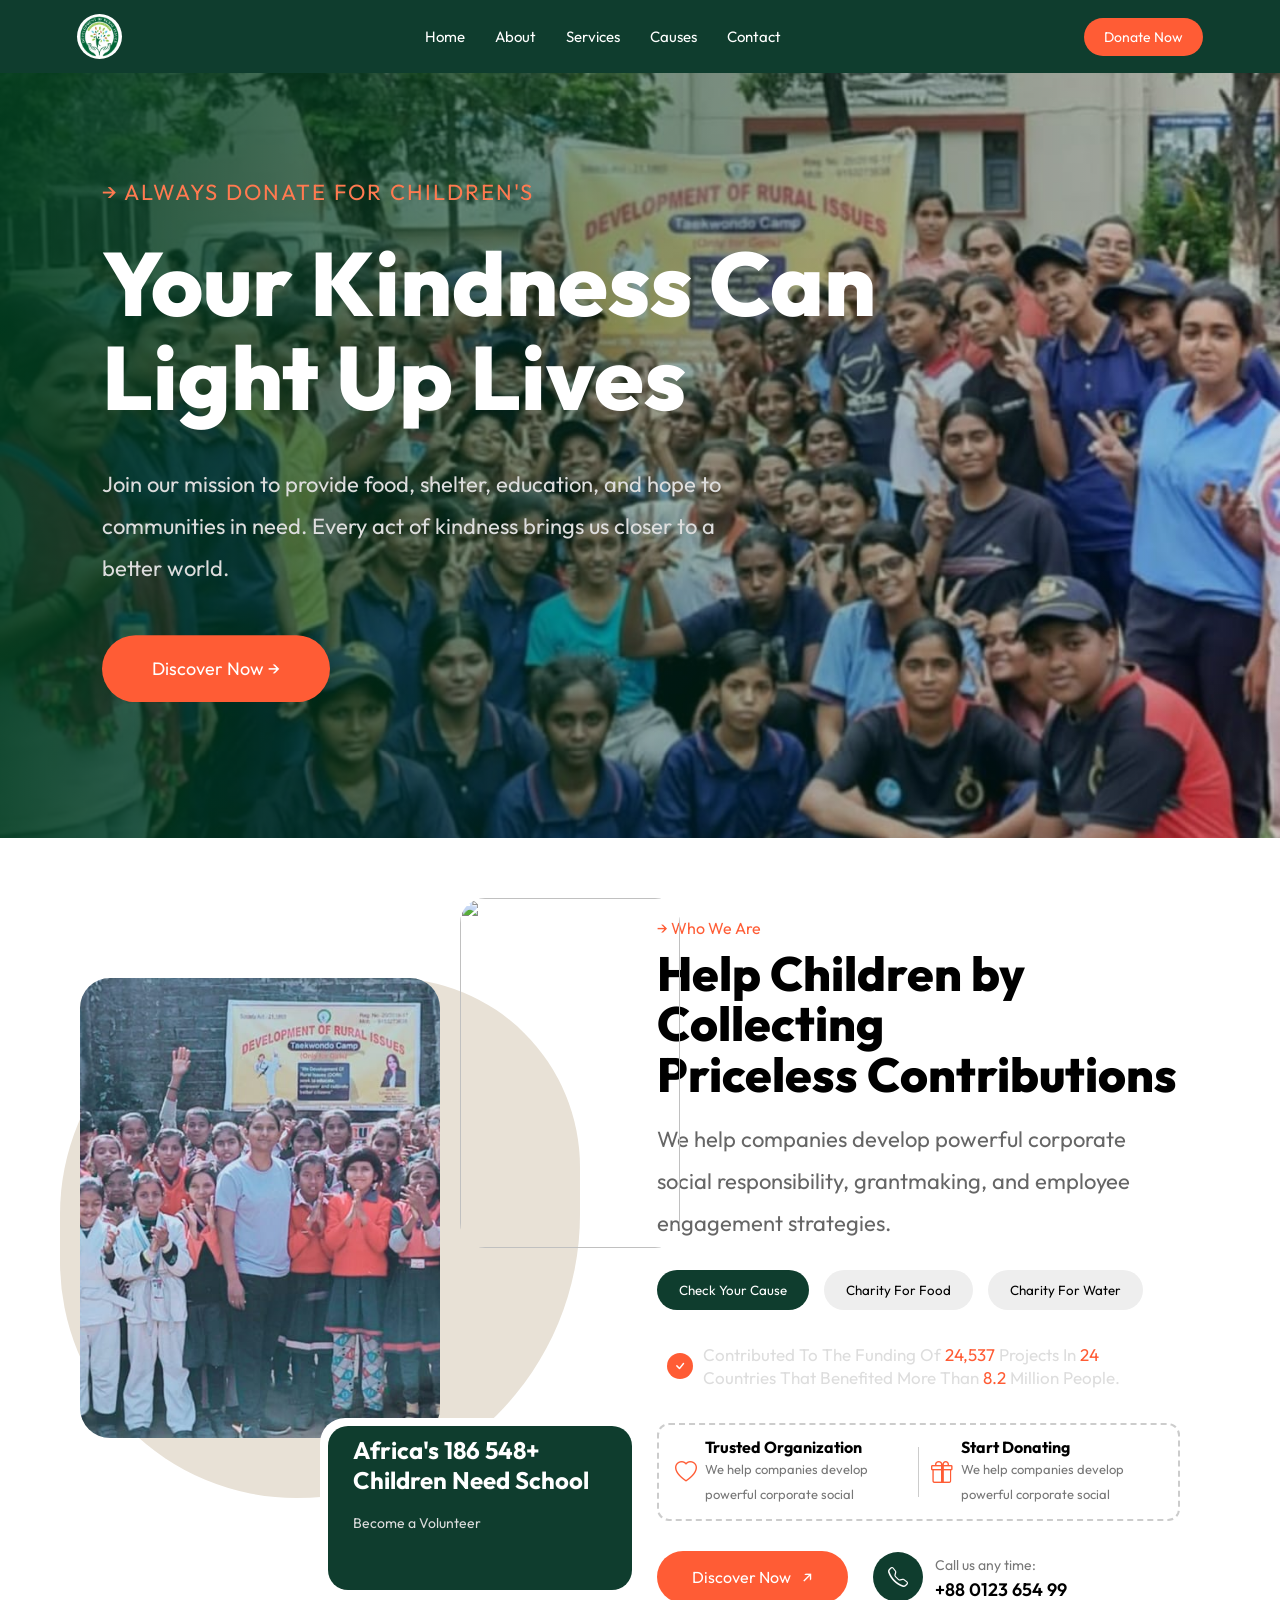
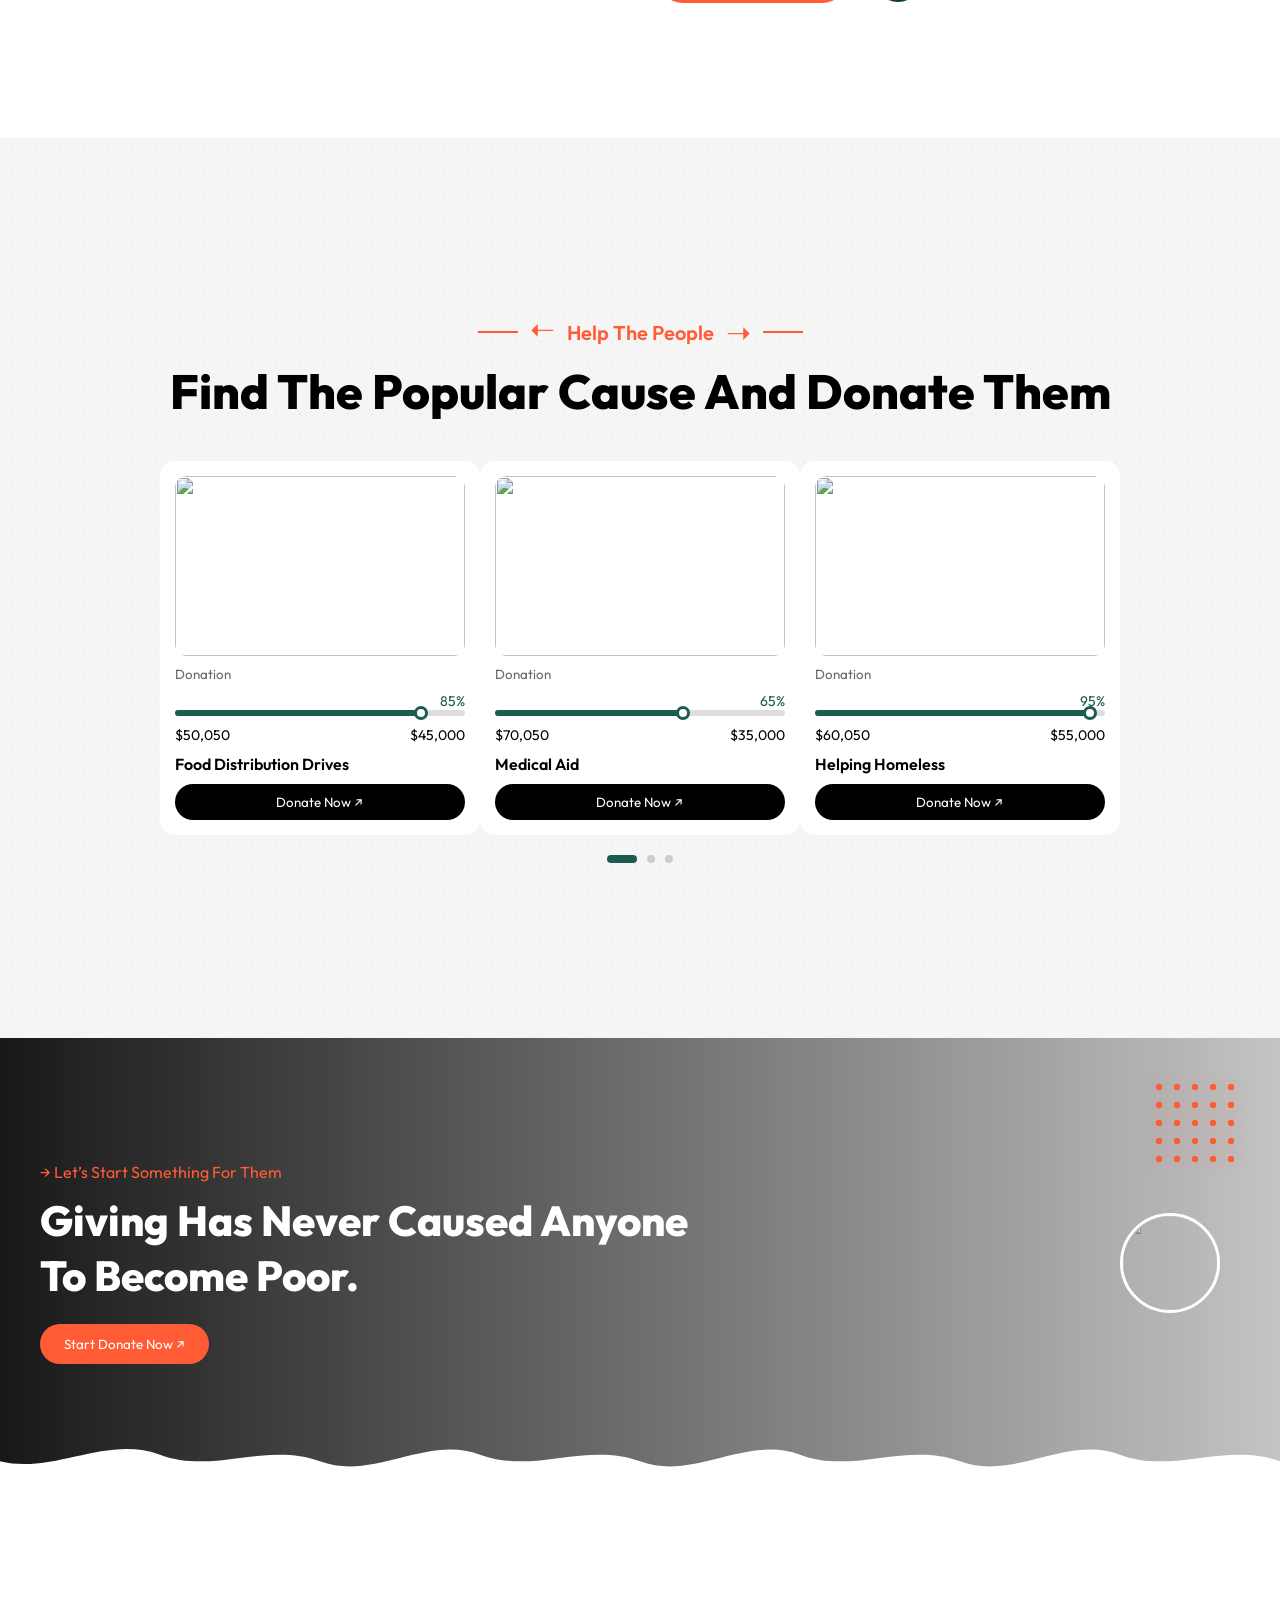
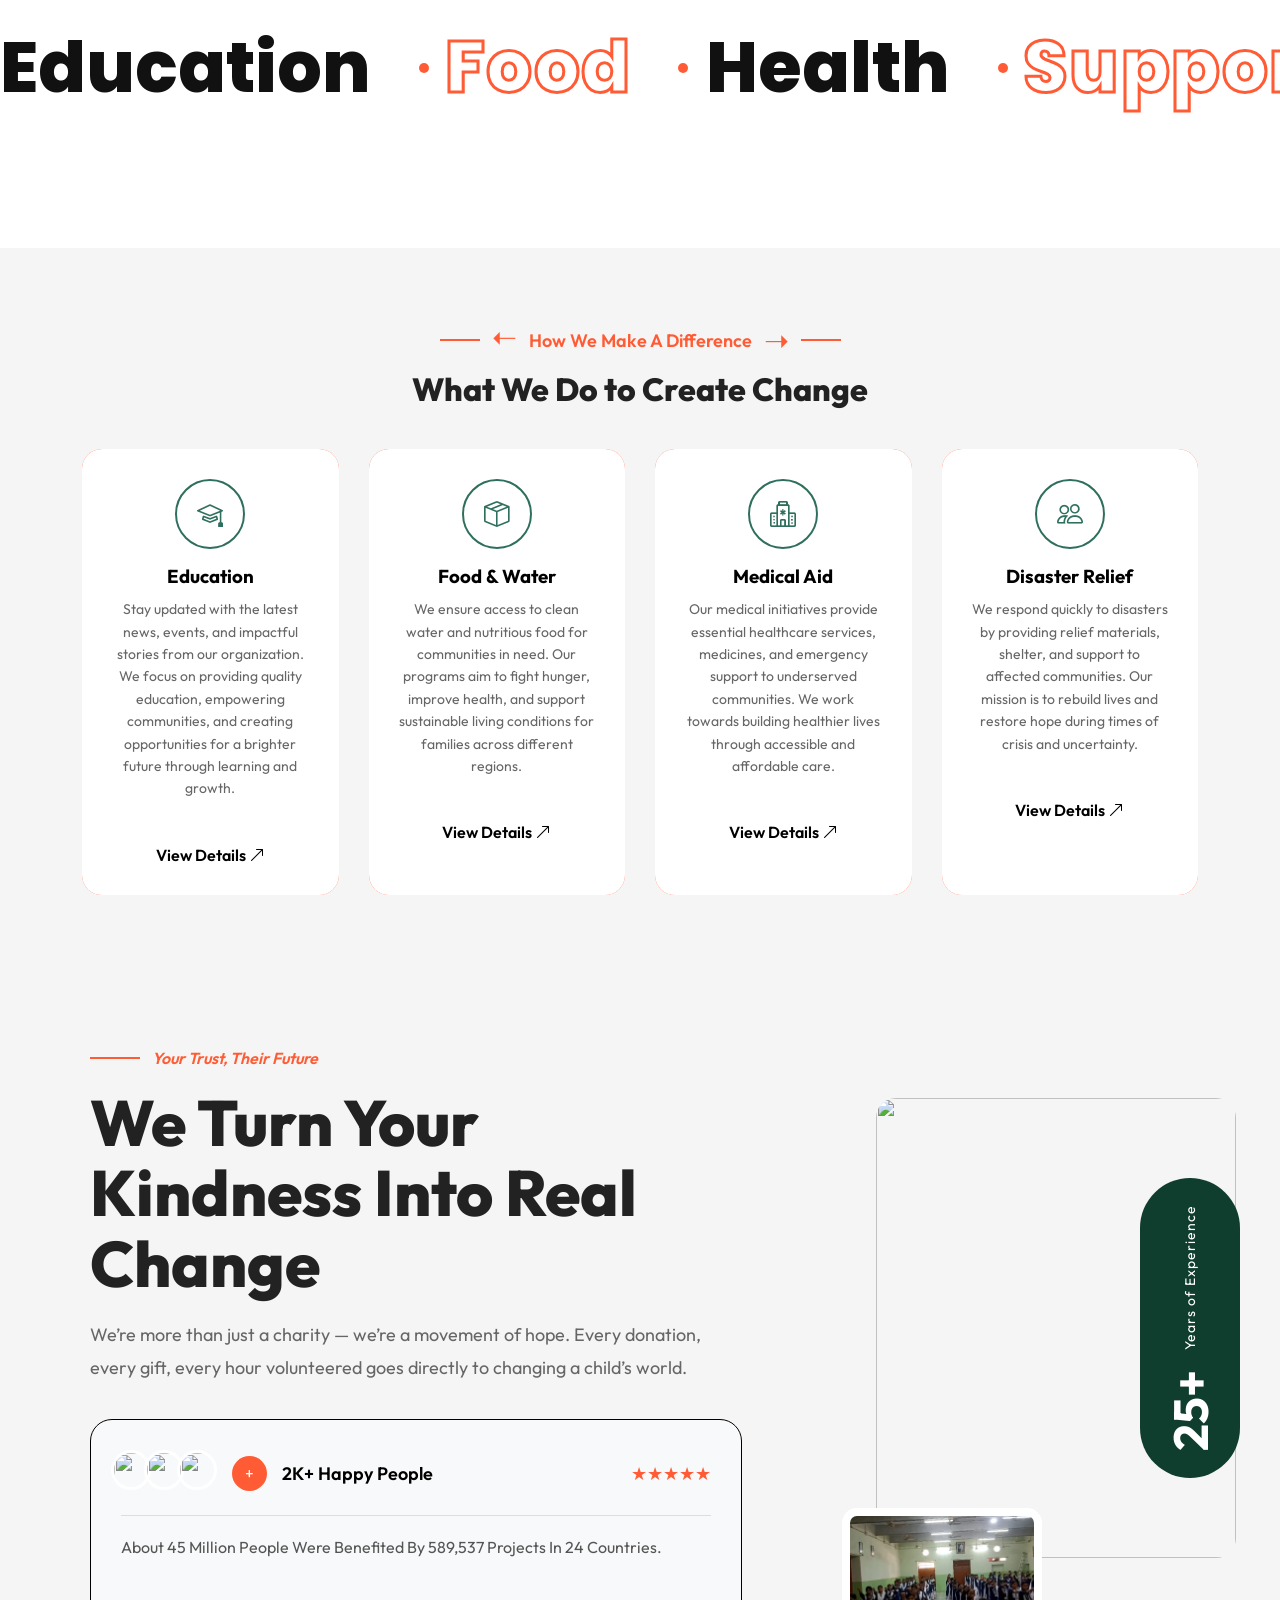
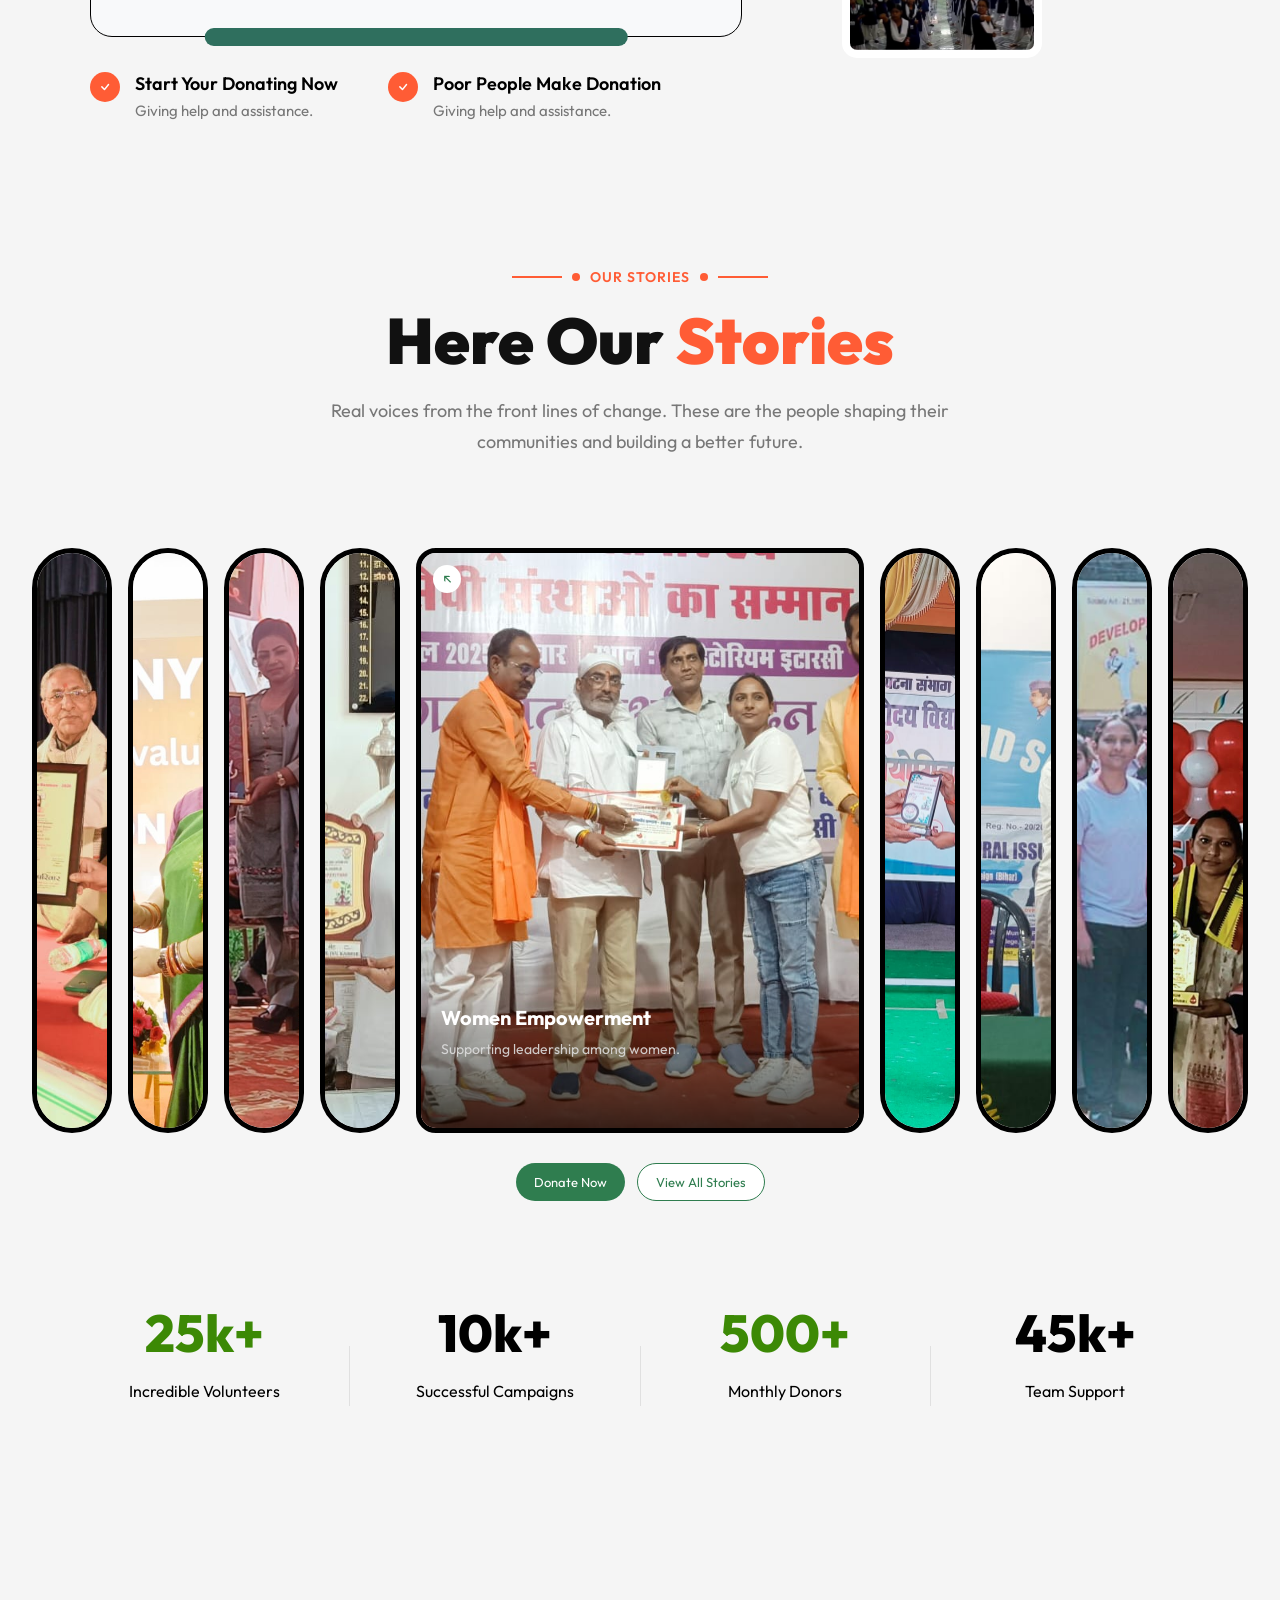
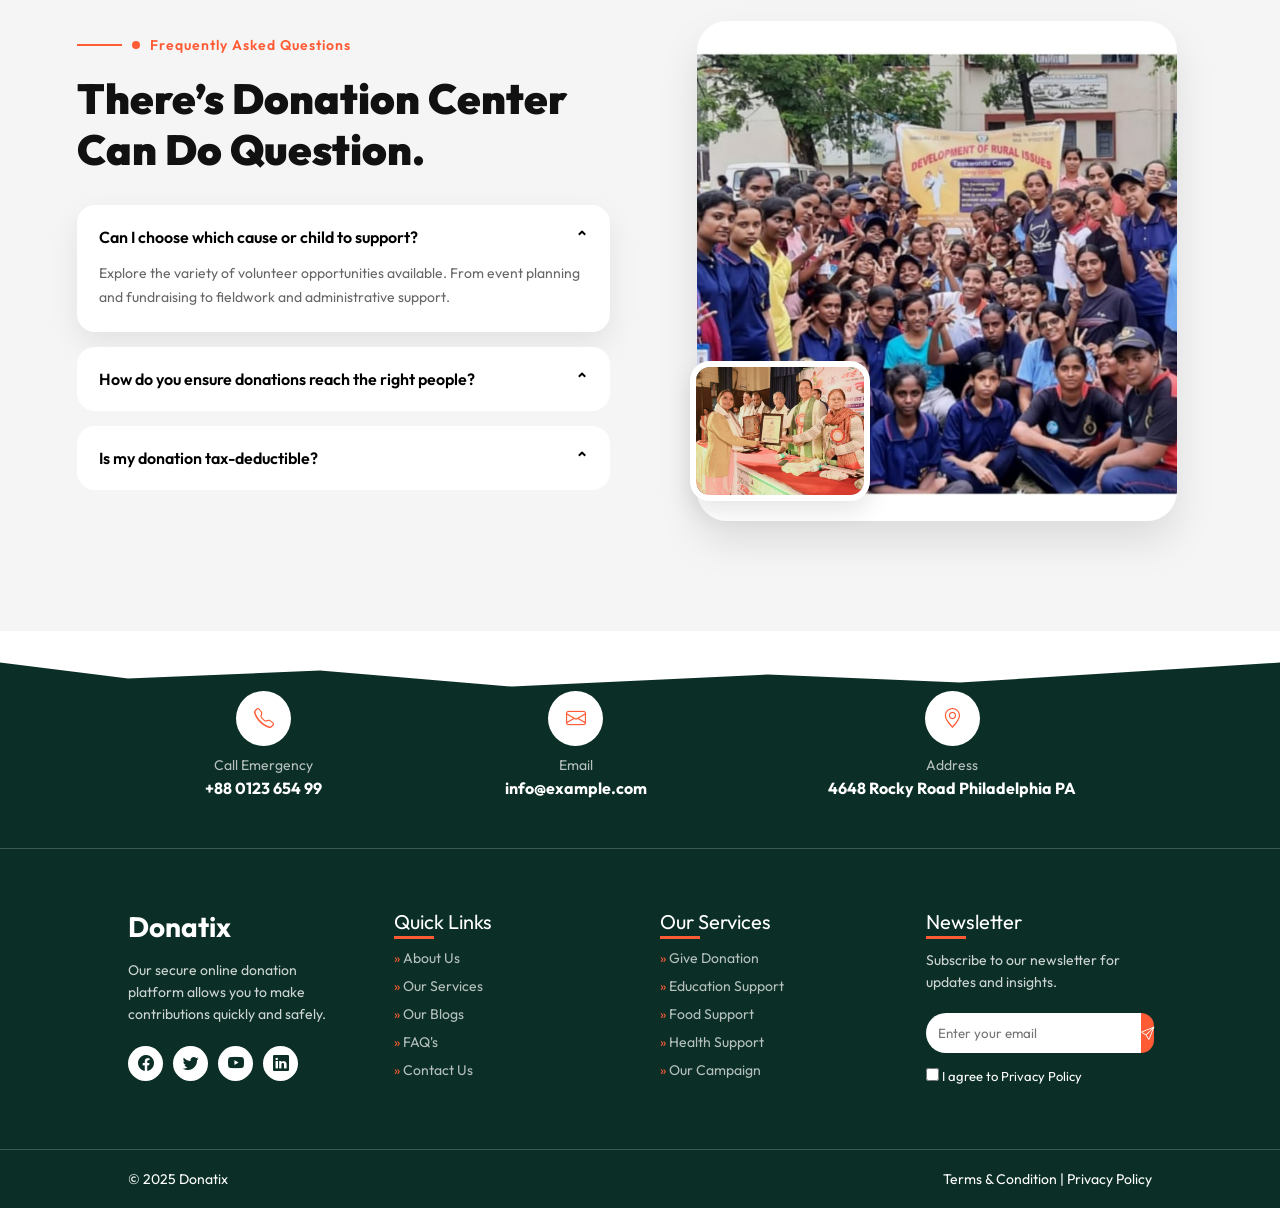
==== index.html @ cef4e34d "Last Updated (12/04/2026 - 4:56 AM) by gunnu" ====
<!DOCTYPE html>
<html lang="en">
<head>
<meta charset="UTF-8">
<meta name="viewport" content="width=device-width, initial-scale=1.0">
<link rel="stylesheet" href="https://cdn.jsdelivr.net/npm/bootstrap-icons@1.13.1/font/bootstrap-icons.min.css">
<link href="https://fonts.googleapis.com/css2?family=Poppins:wght@700;800&display=swap" rel="stylesheet">

<!-- Google Font -->
<link href="https://fonts.googleapis.com/css2?family=Outfit:wght@300;400;600;800&display=swap" rel="stylesheet">
<link rel="stylesheet" href="index.css">

<title>Charity Hero</title>


</head>

<body>













<div class="cursor"></div>











<div class="nav-wrap">

  <!-- LOGO -->
  <div class="nav-logo">
    <img src="assets/img29.png">
  </div>

  <!-- LINKS -->
  <div class="nav-links" id="navMenu">
    <a class="nav-link">Home</a>
    <a class="nav-link">About</a>
    <a class="nav-link">Services</a>
    <a class="nav-link">Causes</a>
    <a class="nav-link">Contact</a>
  </div>

  <!-- BUTTON -->
  <a href="#" class="nav-btn">Donate Now</a>

  <!-- TOGGLE (☰ / ✖) -->
  <div class="nav-toggle" id="menuToggle">☰</div>

</div>

<script>
const toggle = document.getElementById("menuToggle");
const menu = document.getElementById("navMenu");

/* TOGGLE MENU */
toggle.onclick = () => {
  menu.classList.toggle("active");

  // 🔥 CHANGE ICON
  if(menu.classList.contains("active")){
    toggle.textContent = "✖";
  } else {
    toggle.textContent = "☰";
  }
};

/* CLOSE ON LINK CLICK */
document.querySelectorAll(".nav-link").forEach(link=>{
  link.onclick = () => {
    menu.classList.remove("active");
    toggle.textContent = "☰";
  };
});
</script>























<div class="slider">

  <!-- stars -->
  <div class="stars">
    <span class="star">✦</span>
    <span class="star">✦</span>
    <span class="star">✦</span>
    <span class="star">✦</span>
    <span class="star">✦</span>
  </div>

  <!-- SLIDES -->
  <div class="slide active">
    <img src="assets/img1.jpeg">
    <div class="overlay"></div>

    <div class="content">
      <div class="top-part">
        <div class="tagline">→ Always Donate For Children's</div>
        <h1>Your Kindness Can Light Up Lives</h1>
      </div>

      <div class="bottom-part">
        <p>
          Join our mission to provide food, shelter, education, and hope 
          to communities in need. Every act of kindness brings us closer 
          to a better world.
        </p>
        <button class="btn"><span>Discover Now →</span></button>
      </div>
    </div>
  </div>

  <div class="slide">
    <img src="assets/img9.jpeg">
    <div class="overlay"></div>

    <div class="content">
      <div class="top-part">
        <div class="tagline">→ Always Donate For Children's</div>
        <h1>Your Kindness Can Light Up Lives</h1>
      </div>

      <div class="bottom-part">
        <p>Support people in need and make a real difference today.</p>
        <button class="btn"><span>Discover Now →</span></button>
      </div>
    </div>
  </div>

  <div class="slide">
    <img src="assets/img30.jpeg">
    <div class="overlay"></div>

    <div class="content">
      <div class="top-part">
        <div class="tagline">→ Always Donate For Children's</div>
        <h1>Your Kindness Can Light Up Lives</h1>
      </div>

      <div class="bottom-part">
        <p>Small actions can create big change in the world.</p>
        <button class="btn"><span>Discover Now →</span></button>
      </div>
    </div>
  </div>

  <div class="slide">
    <img src="assets/img18.jpeg">
    <div class="overlay"></div>

    <div class="content">
      <div class="top-part">
        <div class="tagline">→ Always Donate For Children's</div>
        <h1>Your Kindness Can Light Up Lives</h1>
      </div>

      <div class="bottom-part">
        <p>Join hands to create a brighter and better tomorrow.</p>
        <button class="btn"><span>Discover Now →</span></button>
      </div>
    </div>
  </div>

  <!-- dots -->
  <div class="dots">
    <div class="dot active"></div>
    <div class="dot"></div>
    <div class="dot"></div>
    <div class="dot"></div>
  </div>

</div>

<script>
const slides = document.querySelectorAll(".slide");
const dots = document.querySelectorAll(".dot");
let current = 0;

function showSlide(index) {
  slides.forEach(s => s.classList.remove("active"));
  dots.forEach(d => d.classList.remove("active"));

  slides[index].classList.add("active");
  dots[index].classList.add("active");
}

function nextSlide() {
  current = (current + 1) % slides.length;
  showSlide(current);
}

setInterval(nextSlide, 5000); // slower

dots.forEach((dot, i) => {
  dot.addEventListener("click", () => {
    current = i;
    showSlide(current);
  });
});

/* cursor */
const cursor = document.querySelector(".cursor");
document.addEventListener("mousemove", e => {
  cursor.style.left = e.clientX + "px";
  cursor.style.top = e.clientY + "px";
});
</script>

















<div class="section">

  <div class="left">

    <div class="brush"></div>

    <!-- MAIN IMAGE -->
    <div class="main-img-wrapper">
      <img class="main-img" src="assets/stx8.jpeg" style="width: 100%; height: 100%;">
    </div>

    <!-- SECOND IMAGE -->
    <div class="top-img">
      <img src="assets/fight.png">
    </div>

    <!-- CARD -->
    <div class="bottom-card">
      <div class="card-inner">
        <h2>Africa's 186 548+<br>Children Need School</h2>
        <p>Become a Volunteer</p>
      </div>
    </div>

  </div>

  <!-- RIGHT SECTION -->
<div class="right">
  <div class="right-section">

  <div class="tag">→ Who We Are</div>

  <h1 class="main-heading">
    Help Children by Collecting <br> Priceless Contributions
  </h1>

  <p class="desc">
    We help companies develop powerful corporate social responsibility,
    grantmaking, and employee engagement strategies.
  </p>

  <!-- BUTTONS -->
  <div class="btn-group">
    <button class="tab-btn active">Check Your Cause</button>
    <button class="tab-btn">Charity For Food</button>
    <button class="tab-btn">Charity For Water</button>
  </div>

  <!-- CHECK LINE -->
  <div class="check-line">
    <div class="check-icon"><i class="bi bi-check"></i></div>
    <p>
      Contributed To The Funding Of 
      <span class="highlight">24,537</span> Projects In 
      <span class="highlight">24</span> Countries That Benefited 
      More Than <span class="highlight">8.2</span> Million People.
    </p>
  </div>

  <!-- DOTTED BOX -->
  <div class="info-box">

    <div class="info-item">
      <i class="bi bi-heart"></i>
      <div>
        <h3>Trusted Organization</h3>
        <p>We help companies develop powerful corporate social</p>
      </div>
    </div>

    <div class="divider"></div>

    <div class="info-item">
      <i class="bi bi-gift"></i>
      <div>
        <h3>Start Donating</h3>
        <p>We help companies develop powerful corporate social</p>
      </div>
    </div>

  </div>


  <div class="cta-section">

  <!-- MAIN BUTTON -->
  <button class="main-btn">
    Discover Now <span>↗</span>
  </button>

  <!-- CALL BOX -->
  <div class="call-box">
    <div class="call-icon">
      <i class="bi bi-telephone"></i>
    </div>

    <div class="call-text">
      <p>Call us any time:</p>
      <h3>+88 0123 654 99</h3>
    </div>
  </div>

</div>

</div>
</div>

</div>


<script>
const buttons = document.querySelectorAll(".tab-btn");

buttons.forEach(btn => {
  btn.addEventListener("click", () => {
    buttons.forEach(b => b.classList.remove("active"));
    btn.classList.add("active");
  });
});
</script>


















<div class="charity-sec">

  <!-- HEADER -->
  <div class="ux-charity-header">
    <span class="ux-charity-line"></span>
    <span class="ux-charity-arrow ux-left">➝</span>
    <span class="ux-charity-text">Help The People</span>
    <span class="ux-charity-arrow">➝</span>
    <span class="ux-charity-line"></span>
  </div>

  <div class="charity-title">
    Find The Popular Cause And Donate Them
  </div>

  <!-- SLIDER -->
  <div class="charity-slider">
    <div class="charity-track" id="track">

      <!-- CARD -->
      <div class="charity-card">
        <div class="charity-img">
          <img src="assets/charity1.png">
          <div class="charity-top"></div>
          <div class="charity-bottom"></div>
        </div>
        <small>Donation</small>
        <div class="charity-progress">
          <div class="charity-percent">85%</div>
          <div class="charity-bar">
            <div class="charity-fill" style="width:85%">
              <div class="charity-circle"></div>
            </div>
          </div>
        </div>
        <div class="charity-info">
          <span>$50,050</span>
          <span>$45,000</span>
        </div>
        <div class="charity-card-title">Food Distribution Drives</div>
        <button class="charity-btn"><span>Donate Now ↗</span></button>
      </div>

      <!-- CARD -->
      <div class="charity-card">
        <div class="charity-img">
          <img src="assets/charity2.png">
          <div class="charity-top"></div>
          <div class="charity-bottom"></div>
        </div>
        <small>Donation</small>
        <div class="charity-progress">
          <div class="charity-percent">65%</div>
          <div class="charity-bar">
            <div class="charity-fill" style="width:65%">
              <div class="charity-circle"></div>
            </div>
          </div>
        </div>
        <div class="charity-info">
          <span>$70,050</span>
          <span>$35,000</span>
        </div>
        <div class="charity-card-title">Medical Aid</div>
        <button class="charity-btn"><span>Donate Now ↗</span></button>
      </div>

      <!-- CARD -->
      <div class="charity-card">
        <div class="charity-img">
          <img src="assets/charity3.png">
          <div class="charity-top"></div>
          <div class="charity-bottom"></div>
        </div>
        <small>Donation</small>
        <div class="charity-progress">
          <div class="charity-percent">95%</div>
          <div class="charity-bar">
            <div class="charity-fill" style="width:95%">
              <div class="charity-circle"></div>
            </div>
          </div>
        </div>
        <div class="charity-info">
          <span>$60,050</span>
          <span>$55,000</span>
        </div>
        <div class="charity-card-title">Helping Homeless</div>
        <button class="charity-btn"><span>Donate Now ↗</span></button>
      </div>


      <div class="charity-card">
        <div class="charity-img">
          <img src="assets/charity4.png">
          <div class="charity-top"></div>
          <div class="charity-bottom"></div>
        </div>
        <small>Donation</small>
        <div class="charity-progress">
          <div class="charity-percent">85%</div>
          <div class="charity-bar">
            <div class="charity-fill" style="width:85%">
              <div class="charity-circle"></div>
            </div>
          </div>
        </div>
        <div class="charity-info">
          <span>$50,050</span>
          <span>$45,000</span>
        </div>
        <div class="charity-card-title">Food Distribution Drives</div>
        <button class="charity-btn"><span>Donate Now ↗</span></button>
      </div>

      <!-- CARD -->
      <div class="charity-card">
        <div class="charity-img">
          <img src="assets/charity5.png">
          <div class="charity-top"></div>
          <div class="charity-bottom"></div>
        </div>
        <small>Donation</small>
        <div class="charity-progress">
          <div class="charity-percent">65%</div>
          <div class="charity-bar">
            <div class="charity-fill" style="width:65%">
              <div class="charity-circle"></div>
            </div>
          </div>
        </div>
        <div class="charity-info">
          <span>$70,050</span>
          <span>$35,000</span>
        </div>
        <div class="charity-card-title">Medical Aid</div>
        <button class="charity-btn"><span>Donate Now ↗</span></button>
      </div>

      <!-- CARD -->
      <div class="charity-card">
        <div class="charity-img">
          <img src="assets/rajshree.png">
          <div class="charity-top"></div>
          <div class="charity-bottom"></div>
        </div>
        <small>Donation</small>
        <div class="charity-progress">
          <div class="charity-percent">95%</div>
          <div class="charity-bar">
            <div class="charity-fill" style="width:95%">
              <div class="charity-circle"></div>
            </div>
          </div>
        </div>
        <div class="charity-info">
          <span>$60,050</span>
          <span>$55,000</span>
        </div>
        <div class="charity-card-title">Helping Homeless</div>
        <button class="charity-btn"><span>Donate Now ↗</span></button>
      </div>
      <div class="charity-card">
        <div class="charity-img">
          <img src="assets/img17.jpeg">
          <div class="charity-top"></div>
          <div class="charity-bottom"></div>
        </div>
        <small>Donation</small>
        <div class="charity-progress">
          <div class="charity-percent">85%</div>
          <div class="charity-bar">
            <div class="charity-fill" style="width:85%">
              <div class="charity-circle"></div>
            </div>
          </div>
        </div>
        <div class="charity-info">
          <span>$50,050</span>
          <span>$45,000</span>
        </div>
        <div class="charity-card-title">Food Distribution Drives</div>
        <button class="charity-btn"><span>Donate Now ↗</span></button>
      </div>

      <!-- CARD -->
      <div class="charity-card">
        <div class="charity-img">
          <img src="assets/img18.jpeg">
          <div class="charity-top"></div>
          <div class="charity-bottom"></div>
        </div>
        <small>Donation</small>
        <div class="charity-progress">
          <div class="charity-percent">65%</div>
          <div class="charity-bar">
            <div class="charity-fill" style="width:65%">
              <div class="charity-circle"></div>
            </div>
          </div>
        </div>
        <div class="charity-info">
          <span>$70,050</span>
          <span>$35,000</span>
        </div>
        <div class="charity-card-title">Medical Aid</div>
        <button class="charity-btn"><span>Donate Now ↗</span></button>
      </div>

      <!-- CARD -->
      <div class="charity-card">
        <div class="charity-img">
          <img src="assets/img30.jpeg">
          <div class="charity-top"></div>
          <div class="charity-bottom"></div>
        </div>
        <small>Donation</small>
        <div class="charity-progress">
          <div class="charity-percent">95%</div>
          <div class="charity-bar">
            <div class="charity-fill" style="width:95%">
              <div class="charity-circle"></div>
            </div>
          </div>
        </div>
        <div class="charity-info">
          <span>$60,050</span>
          <span>$55,000</span>
        </div>
        <div class="charity-card-title">Helping Homeless</div>
        <button class="charity-btn"><span>Donate Now ↗</span></button>
      </div>



    </div>
  </div>

  <!-- DOTS -->
  <div class="charity-dots">
    <div class="charity-dot active"></div>
    <div class="charity-dot"></div>
    <div class="charity-dot"></div>
  </div>

</div>



<script>
/* UNIQUE SELECTORS */
const charityTrack = document.querySelector(".charity-track");
const charityCards = document.querySelectorAll(".charity-card");
const charitySlider = document.querySelector(".charity-slider");
const charityDots = document.querySelectorAll(".charity-dot");

let charityIndex = 0;
let charityInterval;

/* CARDS PER VIEW */
function getCardsPerView(){
  return window.innerWidth <= 768 ? 1 : 3;
}

/* TOTAL SLIDES (GROUP BASED FOR DESKTOP) */
function getTotalSlides(){
  const perView = getCardsPerView();
  return Math.ceil(charityCards.length / perView);
}

/* UPDATE */
function updateSlider(){

  const slideWidth = charitySlider.clientWidth;
  charityTrack.style.transform =
    `translateX(-${charityIndex * slideWidth}px)`;

  /* DOTS ONLY FOR DESKTOP */
  if(window.innerWidth > 768){
    charityDots.forEach(d => d.classList.remove("active"));
    if(charityDots[charityIndex]){
      charityDots[charityIndex].classList.add("active");
    }
  }
}

/* AUTO SLIDE */
function startSlider(){

  clearInterval(charityInterval);

  charityInterval = setInterval(() => {

    charityIndex++;

    if(charityIndex >= getTotalSlides()){
      charityIndex = 0;
    }

    updateSlider();

  }, 3000);
}

/* DOT CLICK (DESKTOP ONLY) */
charityDots.forEach((dot, i) => {
  dot.addEventListener("click", () => {

    if(window.innerWidth <= 768) return;

    charityIndex = i;
    updateSlider();

  });
});

/* INIT */
startSlider();

/* RESIZE FIX */
window.addEventListener("resize", () => {
  charityIndex = 0;
  updateSlider();
  startSlider();
});

</script>























<div class="hero-main">

  <div class="hero-bg"></div>
  <div class="hero-overlay"></div>

  <!-- PATTERN -->
  <div class="hero-pattern"></div>

  <!-- CONTENT -->
  <div class="hero-content">
    <div class="hero-tag">→ Let’s Start Something For Them</div>

    <div class="hero-title">
      Giving Has Never Caused Anyone To Become Poor.
    </div>

    <button class="hero-btn"><span>Start Donate Now ↗</span></button>
  </div>

  <!-- RIGHT IMAGE CIRCLE -->
  <div class="hero-circle">
    <img src="https://images.unsplash.com/photo-1509099836639-18ba1795216d">
  </div>

  <!-- SVG WAVE -->
<div class="hero-bottom">
  <svg viewBox="0 0 1440 120" preserveAspectRatio="none">
    <path d="
      M0,80 
      C60,100 120,40 180,70 
      C240,100 300,50 360,80 
      C420,110 480,40 540,70 
      C600,100 660,50 720,80 
      C780,110 840,40 900,70 
      C960,100 1020,50 1080,80 
      C1140,110 1200,40 1260,70 
      C1320,100 1380,50 1440,80 
      L1440,120 
      L0,120 
      Z">
    </path>
  </svg>
</div>
</div>














<div class="ux-text-slider">

  <div class="ux-text-track">

    <div class="ux-text-item ux-text-filled" data-text="Education">Education</div>
    <div class="ux-separator-dot"></div>

    <div class="ux-text-item ux-text-outline" data-text="Food">Food</div>
    <div class="ux-separator-dot"></div>

    <div class="ux-text-item ux-text-filled" data-text="Health">Health</div>
    <div class="ux-separator-dot"></div>

    <div class="ux-text-item ux-text-outline" data-text="Support">Support</div>
    <div class="ux-separator-dot"></div>

    <div class="ux-text-item ux-text-filled" data-text="Medical">Medical</div>
    <div class="ux-separator-dot"></div>

    <div class="ux-text-item ux-text-outline" data-text="Donation">Donation</div>
    <div class="ux-separator-dot"></div>


    <!-- DUPLICATE FOR LOOP -->

    <div class="ux-text-item ux-text-filled" data-text="Education">Education</div>
    <div class="ux-separator-dot"></div>

    <div class="ux-text-item ux-text-outline" data-text="Food">Food</div>
    <div class="ux-separator-dot"></div>

    <div class="ux-text-item ux-text-filled" data-text="Health">Health</div>
    <div class="ux-separator-dot"></div>

    <div class="ux-text-item ux-text-outline" data-text="Support">Support</div>
    <div class="ux-separator-dot"></div>

    <div class="ux-text-item ux-text-filled" data-text="Medical">Medical</div>
    <div class="ux-separator-dot"></div>

    <div class="ux-text-item ux-text-outline" data-text="Donation">Donation</div>
    <div class="ux-separator-dot"></div>

  </div>

</div>



















<div class="ux-sec">

  <!-- HEADER -->
  <div class="don-header-block">
    <div class="don-header-row">
      <span class="don-header-line"></span>
      <span class="don-header-arrow don-arrow-left">➝</span>
      <span class="don-header-subtitle">How We Make A Difference</span>
      <span class="don-header-arrow">➝</span>
      <span class="don-header-line"></span>
    </div>
    <h2 class="don-header-title">What We Do to Create Change</h2>
  </div>

  <!-- CARDS -->
  <div class="ux-grid">

    <div class="ux-card-wrap">
      <div class="ux-card-back"></div>
      <div class="ux-card">
        <i class="bi bi-mortarboard ux-bg-icon"></i>
        <div class="ux-content">
          <div class="ux-icon"><i class="bi bi-mortarboard"></i></div>
          <h3>Education</h3>
          <p>
            Stay updated with the latest news, events, and impactful stories from our organization. 
            We focus on providing quality education, empowering communities, and creating 
            opportunities for a brighter future through learning and growth.
          </p>
          <div class="ux-link">View Details <i class="bi bi-arrow-up-right"></i></div>
        </div>
      </div>
    </div>

    <div class="ux-card-wrap">
      <div class="ux-card-back"></div>
      <div class="ux-card">
        <i class="bi bi-box-seam ux-bg-icon"></i>
        <div class="ux-content">
          <div class="ux-icon"><i class="bi bi-box-seam"></i></div>
          <h3>Food & Water</h3>
          <p>
            We ensure access to clean water and nutritious food for communities in need. 
            Our programs aim to fight hunger, improve health, and support sustainable 
            living conditions for families across different regions.
          </p>
          <div class="ux-link">View Details <i class="bi bi-arrow-up-right"></i></div>
        </div>
      </div>
    </div>

    <div class="ux-card-wrap">
      <div class="ux-card-back"></div>
      <div class="ux-card">
        <i class="bi bi-hospital ux-bg-icon"></i>
        <div class="ux-content">
          <div class="ux-icon"><i class="bi bi-hospital"></i></div>
          <h3>Medical Aid</h3>
          <p>
            Our medical initiatives provide essential healthcare services, medicines, 
            and emergency support to underserved communities. We work towards building 
            healthier lives through accessible and affordable care.
          </p>
          <div class="ux-link">View Details <i class="bi bi-arrow-up-right"></i></div>
        </div>
      </div>
    </div>

    <div class="ux-card-wrap">
      <div class="ux-card-back"></div>
      <div class="ux-card">
        <i class="bi bi-people ux-bg-icon"></i>
        <div class="ux-content">
          <div class="ux-icon"><i class="bi bi-people"></i></div>
          <h3>Disaster Relief</h3>
          <p>
            We respond quickly to disasters by providing relief materials, shelter, and 
            support to affected communities. Our mission is to rebuild lives and restore 
            hope during times of crisis and uncertainty.
          </p>
          <div class="ux-link">View Details <i class="bi bi-arrow-up-right"></i></div>
        </div>
      </div>
    </div>

  </div>

</div>
























































<div class="don-main-sec">

  <!-- LEFT -->
  <div class="don-left-hero">

    <div class="don-hero-label">
      <span class="don-hero-line"></span>
      <span class="don-hero-tag">Your Trust, Their Future</span>
    </div>

    <h1 class="don-hero-title">
      We Turn Your Kindness Into Real Change
    </h1>

    <p class="don-hero-desc">
      We’re more than just a charity — we’re a movement of hope. Every donation,
      every gift, every hour volunteered goes directly to changing a child’s world.
    </p>

    <div class="don-hero-card">

      <div class="don-hero-card-top">

        <div class="don-hero-left">
          <div class="don-hero-avatars">
            <img src="https://i.pravatar.cc/40?img=1">
            <img src="https://i.pravatar.cc/40?img=2">
            <img src="https://i.pravatar.cc/40?img=3">
          </div>

          <div class="don-hero-plus">+</div>

          <div class="don-hero-people">2K+ Happy People</div>
        </div>

        <div class="don-hero-stars">★★★★★</div>

      </div>

      <div class="don-hero-divider"></div>

      <p class="don-hero-card-text">
        About 45 Million People Were Benefited By 589,537 Projects In 24 Countries.
      </p>

      <div class="don-hero-bar"></div>

    </div>

    <div class="don-hero-features">

      <div class="don-hero-feature">
        <div class="don-hero-icon"><i class="bi bi-check"></i></div>
        <div>
          <div class="don-hero-feature-title">Start Your Donating Now</div>
          <div class="don-hero-feature-desc">Giving help and assistance.</div>
        </div>
      </div>

      <div class="don-hero-feature">
        <div class="don-hero-icon"><i class="bi bi-check"></i></div>
        <div>
          <div class="don-hero-feature-title">Poor People Make Donation</div>
          <div class="don-hero-feature-desc">Giving help and assistance.</div>
        </div>
      </div>

    </div>

  </div>

  <!-- RIGHT -->
  <div class="don-sec-right">

    <img src="assets/children.png" class="don-main-img">
    <img src="assets/childrenagain.png" class="don-small-img">

    <div class="don-float-card">
      <div class="don-rotate-text">Years of Experience</div>
      <div class="don-big-number">25+</div>
    </div>

  </div>

</div>























<div class="stx-header-wrap">

  <div class="stx-header-topline">
    <span class="stx-line"></span>
    <span class="stx-dot"></span>
    <span class="stx-subtitle">Our Stories</span>
    <span class="stx-dot"></span>
    <span class="stx-line"></span>
  </div>

  <h1 class="stx-main-title">
    Here Our <span>Stories</span>
  </h1>

  <p class="stx-description">
    Real voices from the front lines of change. These are the people shaping
    their communities and building a better future.
  </p>

</div>


<div class="stx-container">

  <div class="stx-stories">

    <div class="stx-story">
      <img src="assets/stx1.jpeg">
      <div class="stx-arrow">↖</div>
      <div class="stx-content">
        <h3>Amina & Leila</h3>
        <p>Bringing food, dignity, and hope to families.</p>
      </div>
    </div>

    <div class="stx-story">
      <img src="assets/stx2.jpeg">
      <div class="stx-arrow">↖</div>
      <div class="stx-content">
        <h3>Community Growth</h3>
        <p>Empowering rural women with opportunities.</p>
      </div>
    </div>

    <div class="stx-story">
      <img src="assets/stx3.jpeg">
      <div class="stx-arrow">↖</div>
      <div class="stx-content">
        <h3>Education Drive</h3>
        <p>Ensuring access to education for every child.</p>
      </div>
    </div>

    <div class="stx-story">
      <img src="assets/stx4.jpeg">
      <div class="stx-arrow">↖</div>
      <div class="stx-content">
        <h3>Health Access</h3>
        <p>Improving healthcare in remote villages.</p>
      </div>
    </div>

    <div class="stx-story  stx-active">
      <img src="assets/stx5.jpeg">
      <div class="stx-arrow">↖</div>
      <div class="stx-content">
        <h3>Women Empowerment</h3>
        <p>Supporting leadership among women.</p>
      </div>
    </div>

    <div class="stx-story">
      <img src="assets/stx6.jpeg">
      <div class="stx-arrow">↖</div>
      <div class="stx-content">
        <h3>Skill Development</h3>
        <p>Training youth for sustainable careers.</p>
      </div>
    </div>

    <div class="stx-story">
      <img src="assets/stx7.jpeg">
      <div class="stx-arrow">↖</div>
      <div class="stx-content">
        <h3>Food Security</h3>
        <p>Ensuring daily meals for families.</p>
      </div>
    </div>

    <div class="stx-story">
      <img src="assets/stx8.jpeg">
      <div class="stx-arrow">↖</div>
      <div class="stx-content">
        <h3>Clean Water</h3>
        <p>Providing safe drinking water.</p>
      </div>
    </div>

    <div class="stx-story">
      <img src="assets/stx9.jpeg">
      <div class="stx-arrow">↖</div>
      <div class="stx-content">
        <h3>Future Vision</h3>
        <p>Building sustainable communities.</p>
      </div>
    </div>

  </div>

  <div class="stx-buttons">
    <button class="stx-primary">Donate Now</button>
    <button class="stx-secondary">View All Stories</button>
  </div>

</div>

<script>
const stxStories = document.querySelectorAll(".stx-story");

stxStories.forEach(story => {
  story.addEventListener("mouseenter", () => {
    stxStories.forEach(s => s.classList.remove("stx-active"));
    story.classList.add("stx-active");
  });
});
</script>



































<div class="stn-stats-section">

  <div class="stn-stat-box">
    <h2>25k+</h2>
    <p>Incredible Volunteers</p>
  </div>

  <div class="stn-divider"></div>

  <div class="stn-stat-box">
    <h2 class="accent">10k+</h2>
    <p>Successful Campaigns</p>
  </div>

  <div class="stn-divider"></div>

  <div class="stn-stat-box">
    <h2>500+</h2>
    <p>Monthly Donors</p>
  </div>

  <div class="stn-divider"></div>

  <div class="stn-stat-box">
    <h2 class="accent">45k+</h2>
    <p>Team Support</p>
  </div>

</div>

































<div class="faq-sec-wrap">

  <!-- LEFT -->
  <div class="faq-left">

    <div class="faq-topline">
      <span class="faq-line"></span>
      <span class="faq-dot"></span>
      <span class="faq-tag">Frequently Asked Questions</span>
    </div>

    <h2 class="faq-title">
      There’s Donation Center <br> Can Do Question.
    </h2>

    <!-- ACCORDION -->
    <div class="faq-box active">
      <div class="faq-question">
        Can I choose which cause or child to support?
        <span class="faq-icon">⌃</span>
      </div>
      <div class="faq-answer">
        Explore the variety of volunteer opportunities available. From event planning and fundraising to fieldwork and administrative support.
      </div>
    </div>

    <div class="faq-box">
      <div class="faq-question">
        How do you ensure donations reach the right people?
        <span class="faq-icon">⌃</span>
      </div>
      <div class="faq-answer">
        We use verified distribution channels and transparent tracking systems.
      </div>
    </div>

    <div class="faq-box">
      <div class="faq-question">
        Is my donation tax-deductible?
        <span class="faq-icon">⌃</span>
      </div>
      <div class="faq-answer">
        Yes, donations are tax-deductible based on local regulations.
      </div>
    </div>

  </div>

  <!-- RIGHT -->
  <div class="faq-right">

    <img class="faq-img-main" src="assets/img1.jpeg">

    <img class="faq-img-small" src="assets/stx1.jpeg">

  </div>

</div>





<script>
const faqItems = document.querySelectorAll(".faq-box");

faqItems.forEach(item => {
  item.addEventListener("click", () => {

    if(item.classList.contains("active")){
      // 🔥 allow closing active one
      item.classList.remove("active");
    } else {
      // close all first
      faqItems.forEach(i => i.classList.remove("active"));
      // open clicked
      item.classList.add("active");
    }

  });
});
</script>

























<div class="ft-wrap">

  <!-- CONTACT -->
<div class="ft-contact">

  <div class="ft-contact-item">
    <div class="ft-icon"><i class="bi bi-telephone"></i></div>
    <div class="ft-contact-text">
      <span>Call Emergency</span>
      <b>+88 0123 654 99</b>
    </div>
  </div>

  <div class="ft-contact-item">
    <div class="ft-icon"><i class="bi bi-envelope"></i></div>
    <div class="ft-contact-text">
      <span>Email</span>
      <b>info@example.com</b>
    </div>
  </div>

  <div class="ft-contact-item">
    <div class="ft-icon"><i class="bi bi-geo-alt"></i></div>
    <div class="ft-contact-text">
      <span>Address</span>
      <b>4648 Rocky Road Philadelphia PA</b>
    </div>
  </div>

</div>

  <!-- MAIN -->
  <div class="ft-main">

    <!-- COL 1 -->
    <div class="ft-col">
      <div class="ft-logo">Donatix</div>
      <div class="ft-desc">
        Our secure online donation platform allows you to make contributions quickly and safely.
      </div>

      <div class="ft-social">
        <i class="bi bi-facebook"></i>
        <i class="bi bi-twitter"></i>
        <i class="bi bi-youtube"></i>
        <i class="bi bi-linkedin"></i>
      </div>
    </div>

    <!-- COL 2 -->
    <div class="ft-col">
      <div class="ft-heading">Quick Links</div>
      <ul class="ft-links">
        <li>About Us</li>
        <li>Our Services</li>
        <li>Our Blogs</li>
        <li>FAQ's</li>
        <li>Contact Us</li>
      </ul>
    </div>

    <!-- COL 3 -->
    <div class="ft-col">
      <div class="ft-heading">Our Services</div>
      <ul class="ft-links">
        <li>Give Donation</li>
        <li>Education Support</li>
        <li>Food Support</li>
        <li>Health Support</li>
        <li>Our Campaign</li>
      </ul>
    </div>

    <!-- COL 4 -->
    <div class="ft-col">
      <div class="ft-heading">Newsletter</div>
      <p class="ft-desc">
        Subscribe to our newsletter for updates and insights.
      </p>

      <div class="ft-input">
        <input type="text" placeholder="Enter your email">
        <button><i class="bi bi-send"></i></button>
      </div>

      <div class="ft-check">
        <input type="checkbox"> I agree to Privacy Policy
      </div>
    </div>

  </div>

  <!-- BOTTOM -->
  <div class="ft-bottom">
    <div>© 2025 Donatix</div>
    <div>Terms & Condition | Privacy Policy</div>
  </div>

</div>


</body>
</html>
---- index.css ----
* {
  margin: 0;
  padding: 0;
  box-sizing: border-box;
  font-family: "Outfit", sans-serif;
}

body {
  /* overflow: hidden; */
  background: black;
}










/* NAVBAR */
/* ===== NAVBAR WRAPPER ===== */
.nav-wrap{
  width:100%;
  background:#0f3d2e;
  padding:14px 6%;
  display:flex;
  align-items:center;
  justify-content:space-between;
  position:sticky;
  top:0;
  z-index:1000;
}

/* LOGO */
.nav-logo{
  width:45px;
  height:45px;
  border-radius:50%;
  overflow:hidden;
  background:#fff;
}

.nav-logo img{
  width:100%;
  height:100%;
}

/* LINKS */
.nav-links{
  display:flex;
  gap:30px;
  align-items:center;
}

.nav-link{
  color:#fff;
  text-decoration:none;
  font-size:15px;
  transition:0.3s;
}

.nav-link:hover{
  color:#ff7a50;
}

/* BUTTON */
.nav-btn{
  background:#ff5c35;
  color:#fff;
  padding:10px 20px;
  border-radius:30px;
  text-decoration:none;
  font-size:14px;
}

/* TOGGLE */
.nav-toggle{
  display:none;
  font-size:28px;
  color:#fff;
  cursor:pointer;
  user-select:none;
}

/* ================= MOBILE ================= */
@media(max-width:900px){

  .nav-toggle{
    display:block;
  }

  .nav-btn{
    display:none;
  }

  /* DROPDOWN MENU */
  .nav-links{
    position:absolute;
    top:100%;
    left:0;
    width:100%;
    background:#0f3d2e;

    flex-direction:column;
    align-items:center;
    gap:20px;
    padding:20px 0;

    transform: translateY(-20px);
    opacity:0;
    pointer-events:none;

    transition:0.3s ease;
  }

  .nav-links.active{
    transform: translateY(0);
    opacity:1;
    pointer-events:auto;
  }

  .nav-link{
    font-size:18px;
  }
}


















































/* ===== CURSOR ===== */
.cursor {
  position: fixed;
  width: 30px;
  height: 30px;
  border: 2px solid #00ff88;
  border-radius: 50%;
  pointer-events: none;
  transform: translate(-50%, -50%);
  z-index: 999;
}

/* ===== SLIDER ===== */
/* ===== SLIDER ===== */
.slider {
  height: 85vh;
  min-height: 600px;
  position: relative;
}

/* ===== SLIDES ===== */
.slide {
  position: absolute;
  width: 100%;
  height: 100%;
  opacity: 0;
  transition: opacity 1.5s ease;
}

.slide.active {
  opacity: 1;
  z-index: 1;
}

.slide img {
  width: 100%;
  height: 100%;
  object-fit: cover;
}

/* ===== OVERLAY ===== */
.overlay {
  position: absolute;
  inset: 0;
  background: linear-gradient(
    to right,
    rgba(0, 60, 30, 0.9),
    rgba(0, 60, 30, 0.4),
    rgba(0, 60, 30, 0.1)
  );
}

/* ===== CONTENT ===== */
.content {
  position: absolute;
  top: 48%;
  left: 8%;
  transform: translateY(-50%);
  width: 65%;
  color: white;
}

/* ===== TAGLINE ===== */
.tagline {
  font-size: clamp(16px, 2vw, 22px);
  margin-bottom: 30px;
  letter-spacing: 2px;
  color: #ff7a50;
  text-transform: uppercase;
}

/* ===== HEADING ===== */
h1 {
  font-size: clamp(40px, 7vw, 110px);
  line-height: 1.05;
  margin-bottom: 40px;
  font-weight: 800;
}

/* ===== PARAGRAPH ===== */
p {
  font-size: clamp(16px, 2.2vw, 22px);
  line-height: 1.9;
  color: #ddd;
  margin-bottom: 45px;
  max-width: 650px;
}

/* ===== ANIMATION ===== */
.slide.active .top-part {
  animation: topAnim 1s ease forwards;
}

.slide.active .bottom-part {
  animation: bottomAnim 1s ease forwards;
}

.top-part,
.bottom-part {
  opacity: 0;
}

@keyframes topAnim {
  from { transform: translateY(-140px); opacity: 0; }
  to { transform: translateY(0); opacity: 1; }
}

@keyframes bottomAnim {
  from { transform: translateY(140px); opacity: 0; }
  to { transform: translateY(0); opacity: 1; }
}

/* ===== BUTTON ===== */
.btn {
  position: relative;
  padding: 22px 50px;
  border-radius: 50px;
  background: #ff5c35;
  color: white;
  border: none;
  cursor: pointer;
  overflow: hidden;
  font-size: 18px;
}

.btn::before,
.btn::after {
  content: "";
  position: absolute;
  width: 50%;
  height: 100%;
  background: black;
  top: 0;
  transition: 0.4s;
  z-index: 0;
}

.btn::before { left: -50%; }
.btn::after { right: -50%; }

.btn:hover::before { left: 0; }
.btn:hover::after { right: 0; }

.btn span {
  position: relative;
  z-index: 2;
}

/* ===== DOTS (DESKTOP) ===== */
.dots {
  position: absolute;
  left: 40px;
  top: 50%;
  transform: translateY(-50%);
}

.dot {
  width: 14px;
  height: 14px;
  border-radius: 50%;
  margin: 16px 0;
  background: #555;
  cursor: pointer;
  transition: 0.3s;
}

.dot.active {
  background: #ff7a50;
  transform: scale(1.7);
  box-shadow: 0 0 12px #ff7a50;
}

/* ===== STARS ===== */
.stars {
  position: absolute;
  top: 70px;
  left: 70px;
}

.star {
  position: absolute;
  color: white;
  font-size: 32px;
  animation: float 2.5s infinite ease-in-out alternate;
}

.star:nth-child(1){ top:0; left:0;}
.star:nth-child(2){ top:25px; left:40px;}
.star:nth-child(3){ top:50px; left:10px;}
.star:nth-child(4){ top:75px; left:45px;}
.star:nth-child(5){ top:100px; left:20px;}

@keyframes float {
  from { transform: translateY(0); opacity: 0.6; }
  to { transform: translateY(-15px); opacity: 1; }
}

/* ================= RESPONSIVE ================= */

/* TABLET */
@media (max-width: 1024px) {
  .content {
    width: 80%;
    left: 5%;
  }
}

/* MOBILE */
@media (max-width: 768px) {
  .content {
    width: 90%;
    left: 5%;
    top: 52%;
  }

  h1 {
    font-size: 42px;
    margin-bottom: 25px;
  }

  p {
    font-size: 16px;
    margin-bottom: 30px;
  }

  .btn {
    padding: 16px 30px;
    font-size: 15px;
  }

  /* 🔥 DOTS → HORIZONTAL */
  .dots {
    top: auto;
    bottom: 20px;
    left: 50%;
    transform: translateX(-50%);
    display: flex;
    gap: 10px;
  }

  .dot {
    margin: 0;
    width: 10px;
    height: 10px;
  }
}

/* SMALL MOBILE */
@media (max-width: 480px) {
  .content {
    width: 95%;
    left: 2.5%;
  }

  .btn {
    padding: 14px 24px;
    font-size: 14px;
  }

  .stars {
    display: none;
  }

  .dots {
    bottom: 15px;
    gap: 8px;
  }
}






































/* ===== RESET ===== */


body {
  background: #f5f5f5;
}

/* ===== SECTION LAYOUT ===== */
.section {
  display: flex;
  justify-content: space-between;
  min-height: 100vh;
  padding: 60px;
  background: white;
}

/* LEFT */
.left {
  width: 40%;
  /* border: 1px solid black; */
  position: relative;
}

/* RIGHT */
.right {
  width: 52%;
  padding: 20px 40px;
}

/* ===== VARIABLES ===== */
:root {
  --main-width: 360px;
  --main-height: 460px;
  --main-top: 80px;
  --main-left: 20px;

  --top-width: 220px;
  --top-height: 350px;
  --top-top: 0px;
  --top-left: 400px;

  --card-width: 320px;
  --card-height: 180px;
  --card-bottom: 80px;
  --card-left: 260px;
}

/* ===== LEFT DESIGN ===== */
.brush {
  position: absolute;
  width: 520px;
  height: 520px;
  background: #e8e1d6;
  border-radius: 50% 40% 60% 50%;
  top: 80px;
  left: 0;
  z-index: 0;
}

/* MAIN IMAGE */
.main-img-wrapper {
  position: absolute;
  width: var(--main-width);
  height: var(--main-height);
  top: var(--main-top);
  left: var(--main-left);
  z-index: 2;
  overflow: hidden;
  border-radius: 30px;
}

.main-img-wrapper::after {
  content: "";
  position: absolute;
  inset: 0;
  background: rgba(0,0,0,0);
  transition: 0.4s ease;
}

.main-img {
  width: 100%;
  height: 100%;
  object-fit: cover;
  transition: 0.4s ease;
}

/* SECOND IMAGE */
.top-img {
  position: absolute;
  width: var(--top-width);
  height: var(--top-height);
  top: var(--top-top);
  left: var(--top-left);
  border-radius: 25px;
  overflow: hidden;
  z-index: 3;
}

.top-img::after {
  content: "";
  position: absolute;
  inset: 0;
  background: rgba(0,0,0,0);
  transition: 0.4s ease;
}

.top-img img {
  width: 100%;
  height: 100%;
  object-fit: cover;
  transition: 0.4s ease;
}

/* HOVER EFFECT */
.main-img-wrapper:hover::after,
.top-img:hover::after {
  background: rgba(0,0,0,0.4);
}

.main-img-wrapper:hover .main-img {
  transform: scaleX(1.08) translateY(-10px);
}

.top-img:hover img {
  transform: scaleX(1.05) translateY(-20px) scale(0.95);
}

/* CARD */
.bottom-card {
  position: absolute;
  width: var(--card-width);
  height: var(--card-height);
  bottom: var(--card-bottom);
  left: var(--card-left);
  z-index: 4;
  background: white;
  border-radius: 25px;
  padding: 8px;
}

.card-inner {
  width: 100%;
  height: 100%;
  background: #0f3d2e;
  border-radius: 20px;
  padding: 25px;
  color: white;
  display: flex;
  flex-direction: column;
  justify-content: center;
}

.card-inner h2 {
  font-size: 24px;
}

.card-inner p {
  margin-top: 15px;
  font-size: 14px;
  cursor: pointer;
  position: relative;
}

.card-inner p::after {
  content: "";
  position: absolute;
  bottom: -3px;
  left: 0;
  width: 0%;
  height: 2px;
  background: white;
  transition: 0.3s;
}

.card-inner p:hover::after {
  width: 100%;
}

/* ===== RIGHT SECTION ===== */

.tag {
  color: #ff5c35;
  margin-bottom: 10px;
}

/* HEADING */
.main-heading {
  font-size: 48px;
  font-weight: 800;
  margin-bottom: 20px;
  opacity: 0;
  transform: translateX(100px);
  animation: slideBounce 1s ease forwards;
}

@keyframes slideBounce {
  0% { opacity: 0; transform: translateX(100px); }
  60% { transform: translateX(-10px); }
  80% { transform: translateX(5px); }
  100% { opacity: 1; transform: translateX(0); }
}

.desc {
  color: #666;
  margin-bottom: 25px;
}

/* BUTTONS */
.btn-group {
  display: flex;
  gap: 15px;
  margin-bottom: 25px;
}

.tab-btn {
  padding: 10px 20px;
  border-radius: 30px;
  border: 2px solid transparent;
  background: #eee;
  cursor: pointer;
  transition: 0.3s;
}

.tab-btn:hover {
  border: 2px solid #0f3d2e;
}

.tab-btn.active {
  background: #0f3d2e;
  color: white;
}

/* CHECK LINE */
.check-line {
  display: flex;
  align-items: center; /* center icon */
  gap: 10px;
  /* border: 1px solid black; */
  padding: 8px 10px; /* control height manually */
  margin-bottom: 25px;
}

/* REMOVE EXTRA HEIGHT */
.check-line p {
  font-size: 17px;
  margin: 0; /* 🔥 MOST IMPORTANT FIX */
  line-height: 1.4;
  /* border: 1px solid black; */
}

/* FIX ICON BOX */
.check-icon {
  display: flex;
  align-items: center;
  justify-content: center;
}

/* FIX ICON */
.check-icon i {
  width: 26px;
  height: 26px;
  background: #ff5c35;
  color: white;
  border-radius: 50%;

  display: flex;
  align-items: center;
  justify-content: center;

  flex-shrink: 0;
}
/* HIGHLIGHT NUMBERS */
.highlight {
  color: #ff5c35;
  cursor: pointer;
}

.highlight:hover {
  color: #0f3d2e;
}

/* INFO BOX */
.info-box {
  display: flex;
  align-items: center;
  border: 2px dashed #ccc;
  border-radius: 12px;
  padding: 12px 16px; /* 🔥 reduced */
  gap: 12px; /* tighter */
  width: fit-content; /* 🔥 prevents stretching */
}

/* divider smaller */
.divider {
  width: 1px;
  height: 50px; /* control height */
  background: #ccc;
}

/* item */
.info-item {
  display: flex;
  align-items: center;
  gap: 8px; /* tighter */
  cursor: pointer;
}

/* icon */
.info-item i {
  font-size: 22px; /* 🔥 smaller */
  color: #ff5c35;
  transition: 0.3s;
}

/* text */
.info-item h3 {
  font-size: 16px;
  margin: 0;
}

.info-item p {
  font-size: 13px;
  margin: 0;
  color: #777;
}

/* hover */
.info-item:hover i {
  transform: rotate(180deg);
}


/* WRAPPER */
.cta-section {
  display: flex;
  align-items: center;
  gap: 25px;
  margin-top: 30px;
}

/* ===== BUTTON ===== */
.main-btn {
  position: relative;
  padding: 16px 35px;
  border-radius: 40px;
  background: #ff5c35;
  color: white;
  border: none;
  font-size: 16px;
  cursor: pointer;
  overflow: hidden;
  z-index: 1;
}

/* SPLIT HOVER EFFECT */
.main-btn::before,
.main-btn::after {
  content: "";
  position: absolute;
  top: 0;
  width: 50%;
  height: 100%;
  background: black;
  z-index: -1;
  transition: 0.4s ease;
}

/* LEFT SIDE */
.main-btn::before {
  left: -100%;
}

/* RIGHT SIDE */
.main-btn::after {
  right: -100%;
}

/* HOVER */
.main-btn:hover::before {
  left: 0;
}

.main-btn:hover::after {
  right: 0;
}

/* ICON */
.main-btn span {
  margin-left: 8px;
}

/* ===== CALL BOX ===== */
.call-box {
  display: flex;
  align-items: center;
  gap: 12px;
}

/* ICON */
.call-icon {
  width: 50px;
  height: 50px;
  background: #0f3d2e;
  border-radius: 50%;
  display: flex;
  align-items: center;
  justify-content: center;
}

.call-icon i {
  color: white;
  font-size: 20px;
}

/* TEXT */
.call-text p {
  font-size: 14px;
  color: #777;
  margin: 0;
}

.call-text h3 {
  margin: 0;
  font-size: 18px;
  font-weight: 600;
}











/* ================= TABLET ================= */
@media (max-width: 1024px) {

  .section {
    flex-direction: column;
    align-items: center;
    padding: 50px 30px;
  }

  .left {
    width: 100%;
    height: 500px; /* give space for absolute elements */
  }

  .right {
    width: 100%;
    padding: 20px 10px;
  }

  /* scale down elements */
  .brush {
    width: 350px;
    height: 350px;
    top: 60px;
  }

  .main-img-wrapper {
    transform: scale(0.9);
    transform-origin: left top;
  }

  .top-img {
    transform: scale(0.9);
    transform-origin: top right;
  }

  .bottom-card {
    transform: scale(0.9);
    transform-origin: bottom right;
  }

  .main-heading {
    font-size: 36px;
  }
}





/* ================= MOBILE FINAL (DESIGN UPGRADE) ================= */
@media (max-width: 768px) {

  .section {
    flex-direction: column;
    padding: 40px 20px;
  }

  /* ===== LEFT (OVERLAP CLEAN) ===== */
  .left{
    width:100%;
    height:420px;
    position:relative;
    display:flex;
    justify-content:center;
    align-items:center;
    overflow:hidden; /* 🔥 IMPORTANT FIX */
  }

  .main-img-wrapper{
    position:absolute;
    width:200px;
    height:260px;
    top:90px;
    left:50%;
    transform:translateX(-60%); /* 🔥 controlled shift */
  }

  .top-img{
    position:absolute;
    width:140px;
    height:200px;
    top:20px;
    left:40%;
    transform:translateX(40%); /* 🔥 instead of right */
  }

  .bottom-card{
    position:absolute;
    width:180px;
    height:100px;
    bottom:10px;
    left:20%;
    transform:translateX(10%);
  }

  .card-inner {
    padding: 15px;
    text-align: center;
  }

  .card-inner h2 {
    padding-top: 30px;
    font-size: 10px;
  }

  .card-inner p {
    font-size: 12px;
    /* margin-top: 05px; */
  }

  .brush{
    width:260px;
    height:260px;
    top:50%;
    left:50%;
    transform:translate(-50%, -50%);
  }

  /* ===== RIGHT CONTENT (UPGRADED) ===== */
  .right {
    width: 100%;
    padding: 0;
    text-align: center;
  }

  .tag {
    font-size: 14px;
    letter-spacing: 1px;
  }

  .main-heading {
    font-size: 28px;
    line-height: 1.3;
    margin-bottom: 15px;
  }

  .desc {
    font-size: 14px;
    color: #555;
    margin-bottom: 20px;
  }

  /* ===== BUTTON GROUP (🔥 FIXED) ===== */
  .btn-group {
    display: flex;
    justify-content: center;
    gap: 10px;
    margin-bottom: 20px;
  }

  .tab-btn {
    padding: 10px 18px;
    border-radius: 25px;
    background: #eee;
    font-size: 14px;
    border: none;
    transition: 0.3s;
  }

  /* 🔥 ACTIVE = BLACK */
  .tab-btn.active {
    background: black;
    color: white;
  }

  .tab-btn:active {
    transform: scale(0.95);
  }

  /* ===== CHECK ===== */
  .check-line {
    justify-content: center;
    font-size: 14px;
  }

  /* ===== INFO BOX ===== */
  .info-box {
    flex-direction: column;
    align-items: center;
    gap: 15px;
    padding: 12px;
  }

  .divider {
    display: none;
  }

  /* ===== CTA ===== */
  .cta-section {
    flex-direction: column;
    align-items: center;
    gap: 15px;
    margin-top: 20px;
  }

  .main-btn {
    width: 100%;
    max-width: 260px;
    padding: 14px;
    font-size: 15px;
    border-radius: 30px;
  }

  /* CALL BOX */
  .call-box {
    justify-content: center;
  }





    .btn-group {
    display: grid;
    grid-template-columns: repeat(2, 1fr);
    gap: 10px;
    justify-items: center;
    margin-bottom: 20px;
  }

  .tab-btn {
    width: 100%;
    max-width: 140px;
    padding: 10px 16px;
    border-radius: 25px;
    background: #eee;
    font-size: 14px;
    border: none;
    transition: 0.3s;
  }

  /* 🔥 CENTER THE 3rd BUTTON */
  .tab-btn:nth-child(3) {
    grid-column: 1 / span 2;   /* take full row */
    justify-self: center;      /* center it */
    max-width: 160px;
  }

  /* ACTIVE STYLE */
  .tab-btn.active {
    background: black;
    color: white;
  }

  .tab-btn:active {
    transform: scale(0.95);
  }
}



























































/* ===== SECTION ===== */
.charity-sec{
  height:100vh;
  display:flex;
  flex-direction:column;
  align-items:center;
  justify-content:center;

  background:#f5f5f5;
  background-image:radial-gradient(circle, rgba(0,0,0,0.04) 1px, transparent 1px);
  background-size:24px 24px;
}

/* ===== HEADER ===== */
.ux-charity-header{
  display:flex;
  align-items:center;
  justify-content:center;
  gap:12px;
  margin-bottom:10px;
  width:100%;
}

.ux-charity-line{
  width:40px;
  height:2px;
  background:#ff5c35;
}

.ux-charity-arrow{
  color:#ff5c35;
  display:flex;
  font-size:30px;
  align-items:center;
}

.ux-charity-arrow.ux-left{
  transform:rotate(180deg);
}

.ux-charity-text{
  color:#ff5c35;
  font-weight:600;
  font-size:20px;
  text-align:center;
}

/* ===== TITLE ===== */
.charity-title{
  font-size:48px;
  font-weight:800;
  text-align:center;
  margin-bottom:40px;
}

/* ===== SLIDER ===== */
.charity-slider{
  width:75%;
  overflow:hidden;
}

/* ===== TRACK ===== */
.charity-track{
  display:flex;
  gap:0; /* 🔥 important */
  transition:transform 0.6s ease;
}

/* ===== CARD ===== */
.charity-card{
  flex:0 0 33.333%; /* 🔥 FIXED */
  max-width:33.333%;
  background:white;
  border-radius:15px;
  padding:15px;
  box-sizing:border-box;
  display:flex;
  flex-direction:column;
}

/* ===== IMAGE ===== */
.charity-img{
  position:relative;
  height:180px;
  overflow:hidden;
  border-radius:12px;
}

.charity-img img{
  width:100%;
  height:100%;
  object-fit:cover;
}

/* ===== OVERLAY ===== */
.charity-top,
.charity-bottom{
  position:absolute;
  width:100%;
  height:50%;
  background:rgba(0,0,0,0.2);
  left:0;
  transition:0.4s;
}

.charity-top{ top:-100%; }
.charity-bottom{ bottom:-100%; }

.charity-card:hover .charity-top{ top:0; }
.charity-card:hover .charity-bottom{ bottom:0; }

/* ===== TEXT ===== */
.charity-card small{
  margin-top:10px;
  color:#666;
}

/* ===== PROGRESS ===== */
.charity-progress{
  margin:10px 0;
}

.charity-bar{
  height:6px;
  background:#ddd;
  border-radius:10px;
  position:relative;
}

.charity-fill{
  height:100%;
  background:#1d5b4f;
  border-radius:10px;
  position:relative;
}

.charity-circle{
  position:absolute;
  right:0;
  top:50%;
  transform:translate(50%,-50%);
  width:14px;
  height:14px;
  border:3px solid #1d5b4f;
  background:white;
  border-radius:50%;
}

.charity-percent{
  text-align:right;
  font-size:14px;
  color:#1d5b4f;
}

/* ===== INFO ===== */
.charity-info{
  display:flex;
  justify-content:space-between;
  font-size:14px;
}

/* ===== TITLE ===== */
.charity-card-title{
  margin:10px 0;
  font-weight:600;
  transition:0.3s;
}

.charity-card:hover .charity-card-title{
  color:#1d5b4f;
}

/* ===== BUTTON ===== */
.charity-btn{
  margin-top:auto;
  padding:10px;
  border:none;
  border-radius:25px;
  background:black;
  color:white;
  cursor:pointer;
  position:relative;
  overflow:hidden;
}

.charity-btn::before{
  content:"";
  position:absolute;
  inset:0;
  background:#ff5c35;
  transform:scaleX(0);
  transform-origin:left;
  transition:0.4s;
}

.charity-btn:hover::before{
  transform:scaleX(1);
}

.charity-btn span{
  position:relative;
  z-index:2;
}

/* ===== DOTS ===== */
.charity-dots{
  display:flex;
  gap:10px;
  margin-top:20px;
}

.charity-dot{
  width:8px;
  height:8px;
  background:#ccc;
  border-radius:20px;
  cursor:pointer;
}

.charity-dot.active{
  width:30px;
  background:#1d5b4f;
}

/* ================= RESPONSIVE ================= */

/* TABLET */
@media (max-width:1024px){

  .charity-slider{
    width:90%;
  }

  .charity-card{
    flex:0 0 50%;
    max-width:50%;
  }

  .charity-title{
    font-size:36px;
  }
}

/* MOBILE */
@media (max-width:768px){

  .charity-sec{
    height:auto;
    padding:50px 0;
  }

  .charity-slider{
    width:95%;
  }

  .charity-card{
    flex:0 0 100%;
    max-width:100%;
  }

  .charity-title{
    font-size:28px;
    margin-bottom:25px;
  }

  .charity-img{
    height:160px;
  }

  .charity-dots{
    display:none; /* 🔥 hide dots */
  }
}

/* SMALL MOBILE */
@media (max-width:480px){

  .charity-title{
    font-size:24px;
  }

  .charity-img{
    height:140px;
  }
}































/* ===== HERO ===== */
.hero-main{
  width:100%;
  height:50vh;
  min-height:400px;
  position:relative;
  overflow:hidden;
}

/* BG */
.hero-bg{
  position:absolute;
  inset:0;
  background:url("https://images.unsplash.com/photo-1544027993-37dbfe43562a") center/cover no-repeat;
}

/* OVERLAY */
.hero-overlay{
  position:absolute;
  inset:0;
  background:linear-gradient(to right, rgba(0,0,0,0.9), rgba(0,0,0,0.2));
}

/* CONTENT */
.hero-content{
  position:relative;
  z-index:2;
  height:100%;
  width:60%;
  display:flex;
  flex-direction:column;
  justify-content:center;
  padding:40px;
  color:white;
}

/* TAG */
.hero-tag{
  color:#ff5c35;
  margin-bottom:12px;
  font-size:16px;
}

/* TITLE */
.hero-title{
  font-size:42px;
  font-weight:800;
  line-height:1.3;
  margin-bottom:20px;
}

/* BUTTON */
.hero-btn{
  width:max-content;
  padding:12px 24px;
  border:none;
  border-radius:30px;
  background:#ff5c35;
  color:white;
  cursor:pointer;
  position:relative;
  overflow:hidden;
}

.hero-btn::before{
  content:"";
  position:absolute;
  inset:0;
  background:black;
  transform:scaleX(0);
  transform-origin:left;
  transition:0.4s;
}

.hero-btn:hover::before{
  transform:scaleX(1);
}

.hero-btn span{
  position:relative;
  z-index:2;
}

/* RIGHT CIRCLE */
.hero-circle{
  position:absolute;
  right:60px;
  top:50%;
  transform:translateY(-50%);
  width:100px;
  height:100px;
  border-radius:50%;
  overflow:hidden;
  border:3px solid white;
  z-index:3;
}

.hero-circle img{
  width:100%;
  height:100%;
  object-fit:cover;
}

/* PATTERN */
.hero-pattern{
  position:absolute;
  right:40px;
  top:40px;
  width:90px;
  height:90px;
  background: radial-gradient(#ff5c35 3px, transparent 3px);
  background-size:18px 18px;
  z-index:3;
  animation: patternFloat 4s ease-in-out infinite;
}

.hero-pattern::after{
  content:"";
  position:absolute;
  inset:0;
  background:inherit;
  filter:blur(6px);
  opacity:0.4;
}

@keyframes patternFloat{
  0%{ transform:translateY(0px) scale(1); }
  50%{ transform:translateY(-10px) scale(1.05); }
  100%{ transform:translateY(0px) scale(1); }
}

/* SVG WAVE */
.hero-bottom{
  position:absolute;
  bottom:0;
  width:100%;
  line-height:0;
  z-index:5;
}

.hero-bottom svg{
  display:block;
  width:100%;
  height:80px;
}

.hero-bottom path{
  fill:white;
}

/* ================= TABLET ================= */
@media (max-width:1024px){

  .hero-main{
    height:55vh;
  }

  .hero-content{
    width:70%;
    padding:30px;
  }

  .hero-title{
    font-size:34px;
  }

  .hero-circle{
    right:30px;
    width:80px;
    height:80px;
  }

  .hero-pattern{
    width:70px;
    height:70px;
  }
}

/* ================= MOBILE ================= */
@media (max-width:768px){

  .hero-main{
    height:auto;
    padding:60px 20px 80px;
  }

  .hero-content{
    width:100%;
    padding:0;
    text-align:center;
    align-items:center;
  }

  .hero-title{
    font-size:26px;
    line-height:1.4;
  }

  .hero-tag{
    font-size:14px;
  }

  .hero-btn{
    padding:12px 22px;
    font-size:14px;
  }

  /* 🔥 reposition elements */
  .hero-circle{
    position:relative;
    right:auto;
    top:auto;
    transform:none;
    margin:20px auto 0;
    width:70px;
    height:70px;
  }

  .hero-pattern{
    display:none; /* cleaner mobile */
  }

  .hero-overlay{
    background:rgba(0,0,0,0.6);
  }
}

/* ================= SMALL MOBILE ================= */
@media (max-width:480px){

  .hero-title{
    font-size:22px;
  }

  .hero-btn{
    font-size:13px;
    padding:10px 18px;
  }

  .hero-bottom svg{
    height:60px;
  }
}






























.ux-text-slider{
  width:100%;
  height:40vh;
  display:flex;
  align-items:center;
  overflow:hidden;
  background:#fff;
}

/* TRACK */
.ux-text-track{
  display:flex;
  white-space:nowrap;
  animation: scroll 22s linear infinite;
}

/* PAUSE ON HOVER */
.ux-text-slider:hover .ux-text-track{
  animation-play-state: paused;
}

/* COLORS */
:root{
  --g1:#8EE7B2;
  --g2:#2ECC71;
  --accent:#ff5c35;
}

/* TEXT BASE */
.ux-text-item{
  font-size:70px;
  font-weight:800;
  margin-right:30px;
  position:relative;
  cursor:pointer;
  font-family:"Poppins", sans-serif;
}

/* ===== FILLED TEXT ===== */
.ux-text-filled{
  color:#111;
}

.ux-text-filled::before{
  content:attr(data-text);
  position:absolute;
  left:0;
  top:0;

  width:0%;
  overflow:hidden;

  background:linear-gradient(90deg,var(--g1),var(--g2));
  -webkit-background-clip:text;
  color:transparent;

  transition:0.5s ease;
}

.ux-text-filled:hover::before{
  width:100%;
}

/* ===== OUTLINE TEXT ===== */
.ux-text-outline{
  color: transparent;
  -webkit-text-stroke: 3px var(--accent);

  letter-spacing:1.5px;

  -webkit-font-smoothing: antialiased;
  -moz-osx-font-smoothing: grayscale;

  transform: scale(1.02);
}

/* HOVER FILL */
.ux-text-outline::before{
  content:attr(data-text);
  position:absolute;
  left:0;
  top:0;

  width:0%;
  overflow:hidden;
  white-space:nowrap;

  background:linear-gradient(90deg,var(--g1),var(--g2));
  -webkit-background-clip:text;
  color:transparent;

  transition:0.6s ease;
}

.ux-text-outline:hover::before{
  width:100%;
}

/* DOT */
.ux-separator-dot{
  width:10px;
  height:10px;
  background:var(--accent);
  border-radius:50%;
  margin:0 18px;
  align-self:center;
}

/* SCROLL */
@keyframes scroll{
  0%{ transform:translateX(0); }
  100%{ transform:translateX(-50%); }
}

























/* ===== SECTION ===== */
.ux-sec{
  min-height:80vh; /* 🔥 better than fixed height */
  display:flex;
  flex-direction:column;
  justify-content:center;
  align-items:center;
  background:#f5f5f5;
  padding:60px 20px;
}

/* ===== HEADER ===== */
.don-header-block{
  text-align:center;
  margin-bottom:40px;
}

.don-header-row{
  display:flex;
  align-items:center;
  justify-content:center;
  gap:12px;
  margin-bottom:10px;
  flex-wrap:wrap;
}

.don-header-line{
  width:40px;
  height:2px;
  background:#ff5c35;
}

.don-header-arrow{
  color:#ff5c35;
  font-size:30px;
  display:flex;
  align-items:center;
}

.don-arrow-left{
  transform:rotate(180deg);
}

.don-header-subtitle{
  color:#ff5c35;
  font-weight:600;
  font-size:18px;
}

.don-header-title{
  font-size:32px;
  font-weight:800;
  color:#222;
}

/* ===== GRID ===== */
.ux-grid{
  width:90%;
  display:grid;
  grid-template-columns:repeat(4,1fr);
  gap:30px;
}

/* ===== CARD WRAP ===== */
.ux-card-wrap{
  position:relative;
}

/* BACK */
.ux-card-back{
  position:absolute;
  inset:0;
  background:#ff5c35;
  border-radius:20px;
  z-index:0;
  transition:0.4s ease;
}

/* CARD */
.ux-card{
  position:relative;
  z-index:2;
  background:#fff;
  border-radius:20px;
  padding:30px;
  text-align:center;
  height:100%;
  overflow:hidden;
  transition:0.3s;
}

/* BG ICON */
.ux-bg-icon{
  position:absolute;
  top:50%;
  left:50%;
  transform:translate(-50%, -50%) scale(1.2);
  font-size:120px;
  opacity:0;
  color:#fff;
  z-index:1;
  transition:0.4s ease;
  pointer-events:none;
}

/* CONTENT */
.ux-content{
  position:relative;
  z-index:2;
}

/* ICON */
.ux-icon{
  width:70px;
  height:70px;
  border-radius:50%;
  border:2px solid #2f6f5e;
  display:flex;
  align-items:center;
  justify-content:center;
  margin:0 auto 15px;
  font-size:26px;
  color:#2f6f5e;
}

/* TEXT */
.ux-card h3{
  margin-bottom:10px;
}

.ux-card p{
  font-size:14px;
  color:#666;
  line-height:1.6;
}

/* LINK */
.ux-link{
  margin-top:20px;
  font-weight:600;
}

/* HOVER */
.ux-card-wrap:hover .ux-card{
  background:#0f3d2e;
  color:#fff;
}

.ux-card-wrap:hover .ux-card p{
  color:#ddd;
}

.ux-card-wrap:hover .ux-icon{
  background:#ff5c35;
  color:#fff;
  border:none;
}

.ux-card-wrap:hover .ux-card-back{
  transform:rotate(-8deg);
}

.ux-card-wrap:hover .ux-bg-icon{
  opacity:0.08;
  transform:translate(-50%, -50%) scale(1.5);
}

/* ================= TABLET ================= */
@media (max-width:1024px){

  .ux-grid{
    grid-template-columns:repeat(2,1fr);
  }

  .don-header-title{
    font-size:28px;
  }
}

/* ================= MOBILE ================= */
@media (max-width:768px){

  .ux-sec{
    padding:50px 15px;
  }

  .ux-grid{
    grid-template-columns:1fr; /* 🔥 1 card per row */
    gap:20px;
  }

  .ux-card{
    padding:25px 20px;
  }

  .ux-icon{
    width:60px;
    height:60px;
    font-size:22px;
  }

  .ux-card p{
    font-size:13px;
  }

  .don-header-title{
    font-size:24px;
  }

  .don-header-subtitle{
    font-size:14px;
  }

  .don-header-arrow{
    font-size:22px;
  }

  .don-header-line{
    width:25px;
  }

  /* reduce bg icon */
  .ux-bg-icon{
    font-size:80px;
  }
}

/* ================= SMALL MOBILE ================= */
@media (max-width:480px){

  .don-header-title{
    font-size:20px;
  }

  .ux-card{
    padding:20px 15px;
  }

  .ux-card p{
    font-size:12px;
  }
}































.don-sec-wrapper{
  display:flex;
  height:80vh;
  width:100%;
  background:#f5f5f5;
}

/* LEFT */
.don-sec-left{
  width:65%;
}

/* RIGHT */
.don-sec-right{
  width:35%;
  display:flex;
  justify-content:center;
  align-items:center;
  position:relative;
}

/* MAIN IMAGE */
.don-main-img{
  width:360px;
  height:460px;
  border-radius:20px;
  object-fit:cover;
  position:relative;
  z-index:2;
}

/* SMALL IMAGE */
.don-small-img{
  position:absolute;
  bottom:30px;
  left:10px;
  width:200px;
  height:150px;
  border-radius:15px;
  object-fit:cover;
  border:8px solid #fff;
  z-index:3;
}

/* FLOAT CARD */
.don-float-card{
  position:absolute;
  right:40px;
  top:50%;
  transform:translateY(-50%);
  width:100px;
  height:300px;
  background:#0f3d2e;
  border-radius:60px;
  display:flex;
  flex-direction:column;
  align-items:center;
  justify-content:center;
  color:#fff;
  z-index:4;
}

/* TEXT */
.don-rotate-text{
  writing-mode:vertical-rl;
  transform:rotate(180deg);
  font-size:14px;
  margin-bottom:20px;
  letter-spacing:1px;
}

/* NUMBER */
.don-big-number{
  writing-mode:vertical-rl;
  transform:rotate(180deg);
  font-size:48px;
  font-weight:bold;
}

































.don-main-sec{
  display:flex;
  height:80vh;
  width:100%;
  margin-bottom: 100px;
}

/* ================= LEFT ================= */
.don-left-hero{
  width:65%;
  padding:80px 90px;

}

/* LABEL */
.don-hero-label{
  display:flex;
  align-items:center;
  gap:12px;
  margin-bottom:20px;
}

.don-hero-line{
  width:50px;
  height:2px;
  background:#ff5c35;
}

.don-hero-tag{
  color:#ff5c35;
  font-style:italic;
  font-weight:600;
  font-size:16px;
}

/* TITLE */
.don-hero-title{
  font-size:64px;
  font-weight:800;
  line-height:1.1;
  color:#222;
  margin-bottom:20px;
  max-width:720px;
}

/* DESC */
.don-hero-desc{
  font-size:18px;
  color:#666;
  line-height:1.8;
  max-width:720px;
  margin-bottom:35px;
}

/* CARD */
.don-hero-card{
  background:#f8f9fa;
  border-radius:22px;
  border: 1px solid black;
  padding:30px;
  max-width:720px;
  margin-bottom:35px;
  position:relative;
}

/* CARD TOP */
.don-hero-card-top{
  display:flex;
  justify-content:space-between;
  align-items:center;
}

.don-hero-left{
  display:flex;
  align-items:center;
  gap:15px;
}

.don-hero-avatars img{
  width:40px;
  height:40px;
  border-radius:50%;
  margin-left:-10px;
  border:3px solid #fff;
}

.don-hero-plus{
  width:35px;
  height:35px;
  background:#ff5c35;
  color:#fff;
  border-radius:50%;
  display:flex;
  align-items:center;
  justify-content:center;
}

.don-hero-people{
  font-size:18px;
  font-weight:600;
}

.don-hero-stars{
  color:#ff5c35;
  font-size:18px;
}

.don-hero-divider{
  height:1px;
  background:#ddd;
  margin:18px 0;
}

.don-hero-card-text{
  font-size:16px;
  color:#555;
  line-height:1.7;
}

.don-hero-bar{
  position:absolute;
  bottom:-10px;
  left:50%;
  transform:translateX(-50%);
  width:65%;
  height:18px;
  background:#2f6f5e;
  border-radius:20px;
}

/* FEATURES */
.don-hero-features{
  display:flex;
  gap:50px;
}

.don-hero-feature{
  display:flex;
  gap:15px;
  max-width:300px;
}

.don-hero-icon{
  width:30px;
  height:30px;
  background:#ff5c35;
  color:#fff;
  border-radius:50%;
  display:flex;
  align-items:center;
  justify-content:center;
}

.don-hero-feature-title{
  font-size:18px;
  font-weight:600;
  margin-bottom:6px;
}

.don-hero-feature-desc{
  font-size:15px;
  color:#777;
}

/* ================= RIGHT ================= */
.don-sec-right{
  width:35%;
  display:flex;
  justify-content:center;
  align-items:center;
  position:relative;
}

/* MAIN IMAGE */
.don-main-img{
  width:360px;
  height:460px;
  border-radius:20px;
  object-fit:cover;
  position:relative;
  z-index:2;
}

/* SMALL IMAGE */
.don-small-img{
  position:absolute;
  bottom:30px;
  left:10px;
  width:200px;
  height:150px;
  border-radius:15px;
  object-fit:cover;
  border:8px solid #fff;
  z-index:3;
}

/* FLOAT CARD */
.don-float-card{
  position:absolute;
  right:40px;
  top:50%;
  transform:translateY(-50%);
  width:100px;
  height:300px;
  background:#0f3d2e;
  border-radius:60px;
  display:flex;
  flex-direction:column;
  align-items:center;
  justify-content:center;
  color:#fff;
  z-index:4;
}

.don-rotate-text{
  writing-mode:vertical-rl;
  transform:rotate(180deg);
  font-size:14px;
  margin-bottom:20px;
}

.don-big-number{
  writing-mode:vertical-rl;
  transform:rotate(180deg);
  font-size:48px;
  font-weight:bold;
}









/* ================= TABLET ================= */
@media (max-width: 1024px){

  .don-main-sec{
    flex-direction:column;
    height:auto;
  }

  .don-left-hero{
    width:100%;
    padding:60px 40px;
  }

  .don-sec-right{
    width:100%;
    margin-top:40px;
  }

  .don-main-img{
    width:300px;
    height:380px;
  }

  .don-small-img{
    width:160px;
    height:120px;
    left:20px;
  }

  .don-float-card{
    right:20px;
    height:240px;
  }

  .don-hero-title{
    font-size:48px;
  }

  .don-hero-desc{
    font-size:16px;
  }
}


/* ================= MOBILE ================= */
@media (max-width: 768px){

  .don-main-sec{
    flex-direction:column;
    height:auto;
    margin-bottom:60px;
  }

  /* LEFT */
  .don-left-hero{
    width:100%;
    padding:40px 20px;
    text-align:center;
  }

  .don-hero-label{
    justify-content:center;
  }

  .don-hero-title{
    font-size:32px;
    line-height:1.3;
  }

  .don-hero-desc{
    font-size:14px;
    line-height:1.6;
  }

  /* CARD */
  .don-hero-card{
    padding:20px;
  }

  .don-hero-card-top{
    flex-direction:column;
    gap:10px;
  }

  .don-hero-left{
    justify-content:center;
  }

  .don-hero-people{
    font-size:14px;
  }

  .don-hero-stars{
    font-size:14px;
  }

  .don-hero-card-text{
    font-size:13px;
  }

  .don-hero-bar{
    width:80%;
    height:14px;
  }

  /* FEATURES */
  .don-hero-features{
    flex-direction:column;
    gap:20px;
    align-items:center;
  }

  .don-hero-feature{
    justify-content:center;
    text-align:center;
  }

  .don-hero-feature-title{
    font-size:15px;
  }

  .don-hero-feature-desc{
    font-size:13px;
  }

  /* RIGHT */
  .don-sec-right{
    width:100%;
    margin-top:30px;
    position:relative;
  }

  .don-main-img{
    width:260px;
    height:320px;
  }

  .don-small-img{
    width:140px;
    height:100px;
    bottom:10px;
    left:10px;
  }

  /* FLOAT CARD → MAKE CLEAN */
/* ===== FIX FLOAT CARD CONTENT ===== */
.don-float-card{
  position:absolute;
  right:10px;
  top:10px;
  transform:none;

  width:90px;            /* slightly wider */
  height:220px;          /* more breathing space */
  border-radius:45px;

  display:flex;
  flex-direction:column;
  align-items:center;
  justify-content:space-around;

  padding:10px 0;        /* 🔥 spacing inside */
  gap:1px;              /* 🔥 space between text & number */
}

/* ROTATED TEXT */
.don-rotate-text{
  writing-mode:vertical-rl;
  transform:rotate(180deg);

  font-size:13px;
  line-height:01.4;       /* 🔥 spacing fix */
  text-align:center;

  max-height:120px;      /* prevent overflow */
}

/* NUMBER */
.don-big-number{
  writing-mode:vertical-rl;
  transform:rotate(180deg);

  font-size:30px;
  font-weight:bold;
  line-height:1;         /* 🔥 tighter */
}
}


/* ================= SMALL MOBILE ================= */
@media (max-width: 480px){

  .don-hero-title{
    font-size:26px;
  }

  .don-main-img{
    width:220px;
    height:280px;
  }

  .don-small-img{
    display:none; /* cleaner */
  }

  .don-float-card{
    width:70px;
    height:160px;
  }

  .don-big-number{
    font-size:26px;
  }
  .don-float-card{
  width:75px;
  height:180px;
  padding:8px 0;
  gap:8px;
}

.don-big-number{
  font-size:28px;
}

.don-rotate-text{
  font-size:11px;
}
}










































.stx-header-wrap{
  text-align:center;
  padding:80px 20px 50px;
  max-width:900px;
  margin:auto;
}

/* TOP SMALL LINE DESIGN */
.stx-header-topline{
  display:flex;
  align-items:center;
  justify-content:center;
  gap:10px;
  margin-bottom:20px;
}

.stx-line{
  width:50px;
  height:2px;
  background:#ff5c35;
}

.stx-dot{
  width:8px;
  height:8px;
  background:#ff5c35;
  border-radius:50%;
}

.stx-subtitle{
  font-size:14px;
  color:#ff5c35;
  font-weight:600;
  letter-spacing:1px;
  text-transform:uppercase;
}

/* MAIN TITLE */
.stx-main-title{
  font-size:64px;
  font-weight:900;
  line-height:1.1;
  color:#111;
  margin-bottom:20px;
}

.stx-main-title span{
  color:#ff5c35;
}

/* DESCRIPTION */
.stx-description{
  font-size:18px;
  color:#777;
  line-height:1.7;
  max-width:700px;
  margin:auto;
}
















 .stx-header-section{
  text-align:center;
  padding:60px 20px 20px;
}

.stx-header-section img{
  width:90px;
  margin-bottom:15px;
}

.stx-header-section h1{
  font-size:42px;
  margin:10px 0;
  color:#1f3d2b;
}

.stx-header-section h1 span{
  color:#2f7d4f;
}

.stx-header-section p{
  max-width:600px;
  margin:auto;
  color:#555;
  font-size:16px;
}


.stx-container{
  padding:40px 0;
  display:flex;
  flex-direction:column;
  align-items:center;
  gap:30px;
}


.stx-stories{
  display:flex;
  gap:16px;
  width:95%;
  height:65vh;
  overflow:hidden;
}

/* FIXED BASE WIDTH */
.stx-story{
  flex:0 0 80px; /* 🔥 key fix */
  border-radius:50px;
  border: 5px solid black;
  overflow:hidden;
  position:relative;
  cursor:pointer;
  transition:all 0.5s ease;
}

/* ACTIVE EXPANDS */
.stx-story.stx-active{
  flex:0 0 420px; /* 🔥 controlled expansion */
  border-radius:20px;
}

/* IMAGE FIX */
.stx-story img{
  width:100%;
  height:100%;
  object-fit:cover;
}

/* PREVENT WEIRD SHRINK */
.stx-story{
  min-width:80px;
}


.stx-story.stx-active{
  flex:4;
  border-radius:20px;
}


.stx-story .stx-arrow{
  position:absolute;
  top:12px;
  left:12px;
  background:white;
  color:#2f7d4f;
  width:28px;
  height:28px;
  display:flex;
  align-items:center;
  justify-content:center;
  border-radius:50%;
  font-size:14px;
  opacity:0;
  transition:0.3s;
}

.stx-story.stx-active .stx-arrow{
  opacity:1;
}


.stx-content{
  position:absolute;
  bottom:0;
  left:0;
  width:100%;
  padding:20px;
  color:white;
  background:linear-gradient(to top, rgba(0,0,0,0.7), transparent);

  opacity:0;
  transform:translateY(20px);
  transition:all 0.4s ease;
}

.stx-story.stx-active .stx-content{
  opacity:1;
  transform:translateY(0);
}

.stx-content h3{
  margin:0;
  font-size:20px;
}

.stx-content p{
  font-size:14px;
  margin-top:6px;
  opacity:0.9;
}


.stx-buttons{
  display:flex;
  gap:12px;
}

.stx-buttons button{
  padding:10px 18px;
  font-size:13px;
  border-radius:20px;
  cursor:pointer;
}


.stx-primary{
  background:#2f7d4f;
  color:white;
  border:none;
}


.stx-secondary{
  background:white;
  border:1px solid #2f7d4f;
  color:#2f7d4f;
}  



/* ================= TABLET ================= */
@media (max-width:1024px){

  .stx-main-title{
    font-size:48px;
  }

  .stx-stories{
    height:55vh;
  }

  .stx-story.stx-active{
    flex:0 0 320px;
  }
}


/* ================= MOBILE ================= */
@media (max-width:768px){

  /* HEADER */
  .stx-main-title{
    font-size:32px;
    line-height:1.3;
  }

  .stx-description{
    font-size:14px;
  }

  /* STORIES CONTAINER */
  .stx-stories{
    height:auto;
    overflow-x:auto; /* 🔥 scroll */
    overflow-y:hidden;
    scroll-snap-type:x mandatory;
    padding:10px;
    gap:12px;
  }

  /* SCROLL SMOOTH */
  .stx-stories::-webkit-scrollbar{
    display:none;
  }

  /* STORY CARD */
  .stx-story{
    flex:0 0 80%; /* 🔥 main visible */
    height:260px;
    border-radius:20px;
    scroll-snap-align:center;
  }

  /* REMOVE EXPANSION */
  .stx-story.stx-active{
    flex:0 0 80%;
  }

  /* ALWAYS SHOW CONTENT */
  .stx-content{
    opacity:1;
    transform:none;
    padding:15px;
  }

  /* ARROW ALWAYS VISIBLE */
  .stx-story .stx-arrow{
    opacity:1;
  }

  .stx-content h3{
    font-size:16px;
  }

  .stx-content p{
    font-size:12px;
  }

  /* BUTTONS */
  .stx-buttons{
    flex-direction:column;
    gap:8px;
  }

  .stx-buttons button{
    font-size:12px;
    padding:8px 14px;
  }
}


/* ================= SMALL MOBILE ================= */
@media (max-width:480px){

  .stx-main-title{
    font-size:26px;
  }

  .stx-story{
    flex:0 0 90%;
    height:240px;
  }

  .stx-content h3{
    font-size:14px;
  }

  .stx-content p{
    font-size:11px;
  }
}












































/* ===== SECTION ===== */
.stn-stats-section{
  width:100%;
  min-height:30vh; /* 🔥 better than fixed */
  background:#f5f5f5;

  display:flex;
  align-items:center;
  justify-content:space-between;
  padding:40px 80px;
  gap:20px;
  flex-wrap:wrap; /* 🔥 allows wrapping */
}

/* ===== STAT BOX ===== */
.stn-stat-box{
  text-align:center;
  flex:1;
  min-width:150px; /* 🔥 prevents squeeze */
}

/* ===== NUMBER ===== */
.stn-stat-box h2{
  font-size:52px;
  font-weight:800;
  color:#3c8905;
  margin-bottom:10px;
}

/* ACCENT */
.stn-stat-box h2.accent{
  color:#000;
}

/* LABEL */
.stn-stat-box p{
  font-size:16px;
  color:#000;
}

/* ===== DIVIDER ===== */
.stn-divider{
  width:1px;
  height:60px;
  background:#e0e0e0;
}


/* ================= TABLET ================= */
@media (max-width:1024px){

  .stn-stats-section{
    padding:30px 40px;
  }

  .stn-stat-box h2{
    font-size:40px;
  }

  .stn-divider{
    height:50px;
  }
}


/* ================= MOBILE ================= */
@media (max-width:768px){

  .stn-stats-section{
    flex-direction:column; /* 🔥 stack */
    align-items:center;
    justify-content:center;
    padding:40px 20px;
    gap:25px;
  }

  .stn-stat-box{
    width:100%;
  }

  .stn-stat-box h2{
    font-size:32px;
  }

  .stn-stat-box p{
    font-size:14px;
  }

  /* 🔥 REMOVE VERTICAL DIVIDERS */
  .stn-divider{
    display:none;
  }
}


/* ================= SMALL MOBILE ================= */
@media (max-width:480px){

  .stn-stat-box h2{
    font-size:28px;
  }

  .stn-stat-box p{
    font-size:13px;
  }
}





































/* ===== SECTION ===== */
.faq-sec-wrap{
  width:100%;
  min-height:80vh;   /* 🔥 flexible */
  height:auto;
  display:flex;
  background:#f5f5f5;
  padding:60px 80px;
  gap:50px;
  align-items:center;
  position:relative;
  z-index:1;
}

/* ===== LEFT ===== */
.faq-left{
  width:50%;
}

/* TOP */
.faq-topline{
  display:flex;
  align-items:center;
  gap:10px;
  margin-bottom:20px;
}

.faq-line{
  width:40px;
  height:2px;
  background:#ff5c35;
}

.faq-dot{
  width:8px;
  height:8px;
  background:#ff5c35;
  border-radius:50%;
}

.faq-tag{
  color:#ff5c35;
  font-weight:600;
}

/* TITLE */
.faq-title{
  font-size:40px;
  font-weight:800;
  margin-bottom:30px;
}

/* ACCORDION */
.faq-box{
  background:#fff;
  border-radius:15px;
  margin-bottom:15px;
  padding:20px;
  cursor:pointer;
  transition:0.3s;
}

.faq-box.active{
  box-shadow:0 10px 25px rgba(0,0,0,0.08);
}

.faq-question{
  display:flex;
  justify-content:space-between;
  font-weight:600;
  font-size:16px;
}

.faq-answer{
  margin-top:15px;
  color:#777;
  display:none;
  font-size:14px;
  line-height:1.6;
}

.faq-box.active .faq-answer{
  display:block;
}

/* ===== RIGHT ===== */
.faq-right{
  width:50%;
  position:relative;
  display:flex;
  justify-content:flex-end;
  align-items:center;
  overflow:visible; /* 🔥 IMPORTANT FIX */
}

/* MAIN IMAGE */
.faq-img-main{
  width:520px;
  height:440px;
  border-radius:25px;
  object-fit:cover;
}

/* SMALL IMAGE */
.faq-img-small{
  position:absolute;
  bottom:30px;
  left:20px;
  width:200px;
  height:150px;
  border-radius:20px;
  border:6px solid #fff;
  object-fit:cover;
}

/* ================= TABLET ================= */
@media (max-width:1024px){

  .faq-sec-wrap{
    flex-direction:column;
    padding:50px 40px;
    gap:40px;
  }

  .faq-left,
  .faq-right{
    width:100%;
  }

  .faq-title{
    font-size:32px;
    text-align:center;
  }

  .faq-topline{
    justify-content:center;
  }

  .faq-right{
    justify-content:center;
  }

  .faq-img-main{
    width:420px;
    height:360px;
  }

  .faq-img-small{
    width:160px;
    height:120px;
    left:30px;
  }
}


/* ================= SMALL MOBILE ================= */




/* ===== GLOBAL SAFETY ===== */
*{
  box-sizing:border-box;
}

/* ===== SECTION ===== */
.faq-sec-wrap{
  width:100%;
  min-height:80vh;
  display:flex;
  align-items:center;
  justify-content:space-between;
  background:#f5f5f5;
  padding:80px 6%;
  gap:60px;
}

/* ===== LEFT ===== */
.faq-left{
  flex:1;
  max-width:600px;
}

/* TOP LINE */
.faq-topline{
  display:flex;
  align-items:center;
  gap:10px;
  margin-bottom:20px;
}

.faq-line{
  width:45px;
  height:2px;
  background:#ff5c35;
}

.faq-dot{
  width:8px;
  height:8px;
  background:#ff5c35;
  border-radius:50%;
}

.faq-tag{
  color:#ff5c35;
  font-weight:600;
  font-size:14px;
  letter-spacing:1px;
}

/* TITLE */
.faq-title{
  font-size:42px;
  font-weight:900;
  line-height:1.2;
  margin-bottom:30px;
  color:#111;
}

/* ===== ACCORDION ===== */
.faq-box{
  background:#fff;
  border-radius:18px;
  margin-bottom:15px;
  padding:22px;
  cursor:pointer;
  transition:all 0.3s ease;
}

.faq-box:hover{
  transform:translateY(-3px);
  box-shadow:0 8px 20px rgba(0,0,0,0.06);
}

.faq-box.active{
  box-shadow:0 12px 30px rgba(0,0,0,0.08);
}

.faq-question{
  display:flex;
  justify-content:space-between;
  align-items:center;
  font-weight:600;
  font-size:16px;
}

.faq-answer{
  margin-top:15px;
  color:#666;
  display:none;
  font-size:14px;
  line-height:1.7;
}

.faq-box.active .faq-answer{
  display:block;
}

/* ===== RIGHT ===== */
.faq-right{
  flex:1;
  position:relative;
  display:flex;
  justify-content:center;
  align-items:center;
}

/* MAIN IMAGE */
.faq-img-main{
  width:100%;
  max-width:480px;
  height:500px;
  border-radius:30px;
  object-fit:cover;
  box-shadow:0 20px 40px rgba(0,0,0,0.1);
}

/* SMALL IMAGE */
.faq-img-small{
  position:absolute;
  bottom:20px;
  left:20px;
  width:180px;
  height:140px;
  border-radius:20px;
  border:6px solid #fff;
  object-fit:cover;
  box-shadow:0 10px 25px rgba(0,0,0,0.1);
}

/* ================= TABLET ================= */
@media (max-width:1024px){

  .faq-sec-wrap{
    flex-direction:column;
    text-align:center;
    padding:60px 30px;
    gap:50px;
  }

  .faq-left{
    max-width:100%;
  }

  .faq-topline{
    justify-content:center;
  }

  .faq-title{
    font-size:34px;
  }

  .faq-right{
    width:100%;
  }

  .faq-img-main{
    max-width:400px;
    height:420px;
  }

  .faq-img-small{
    width:150px;
    height:110px;
    left:30px;
  }
}

/* ================= MOBILE ================= */
@media (max-width:768px){

  .faq-sec-wrap{
    padding:40px 20px;
    gap:35px;
  }

  .faq-title{
    font-size:26px;
  }

  .faq-box{
    padding:18px;
    text-align:left;
  }

  .faq-question{
    font-size:14px;
  }

  .faq-answer{
    font-size:13px;
  }

  .faq-img-main{
    max-width:280px;
    height:320px;
  }

  .faq-img-small{
    width:120px;
    height:90px;
    left:10px;
    bottom:10px;
    border:4px solid #fff;
  }
}

/* ================= SMALL MOBILE ================= */
@media (max-width:480px){

  .faq-title{
    font-size:22px;
  }

  .faq-img-main{
    max-width:240px;
    height:280px;
  }

  .faq-img-small{
    display:none; /* cleaner UI */
  }
}



























.ft-wrap{
  width:100%;
  background:#0b2f26;
  position:relative;
  overflow:hidden;
}

/* BRUSH TOP EFFECT */
.ft-wrap::before{
  content:"";
  position:absolute;
  top:0;
  left:0;
  width:100%;
  height:80px;
  background:#fff;
  clip-path: polygon(0 40%, 10% 60%, 25% 50%, 40% 70%, 60% 55%, 75% 65%, 100% 40%, 100% 0, 0 0);
}

/* CONTACT STRIP */
.ft-contact{
  display:flex;
  justify-content:space-around;
  align-items:center;
  padding:50px 10%;
  border-bottom:1px solid rgba(255,255,255,0.2);
  text-align:center;
}

.ft-contact-item{
  padding-top: 10px;
  display:flex;
  flex-direction:column; /* 🔥 STACK EVERYTHING */
  align-items:center;
  /* gap:1px; */
}

.ft-icon{
  width:55px;
  height:55px;
  border-radius:50%;
  background:#fff;
  color:#ff5c35;
  display:flex;
  align-items:center;
  justify-content:center;
  font-size:20px;
}

/* TEXT STACK */
.ft-contact-text{
  display:flex;
  flex-direction:column;
  align-items:center;
  gap:4px;
}

.ft-contact-text span{
  font-size:14px;
  opacity:0.7;
}

.ft-contact-text b{
  font-size:16px;
  color:#fff;
}
/* MAIN FOOTER */
.ft-main{
  display:flex;
  justify-content:space-between;
  padding:60px 10%;
  gap:40px;
}

/* COLUMN */
.ft-col{
  flex:1;
}

/* BRAND */
.ft-logo{
  font-size:28px;
  font-weight:bold;
  margin-bottom:15px;
}

.ft-desc{
  font-size:14px;
  color: white;
  opacity:0.8;
  line-height:1.6;
  margin-bottom:20px;
}

/* SOCIAL */
.ft-social{
  display:flex;
  gap:10px;
}

.ft-social i{
  width:35px;
  height:35px;
  border-radius:50%;
  background:#fff;
  color:#0b2f26;
  display:flex;
  align-items:center;
  justify-content:center;
  cursor:pointer;
}

/* HEADINGS */
.ft-heading{
  font-size:20px;
  color: white;
  margin-bottom:15px;
  position:relative;
}

.ft-heading::after{
  content:"";
  width:40px;
  height:3px;
  background:#ff5c35;
  position:absolute;
  left:0;
  bottom:-5px;
}

/* LINKS */
.ft-links{
  list-style:none;
  color: white;
}

.ft-links li{
  margin:10px 0;
  font-size:14px;
  color: rgba(255, 255, 255, 0.663);
  cursor:pointer;
}

.ft-links li::before{
  content:"» ";
  color:#ff5c35;
}

/* NEWSLETTER */
.ft-input{
  display:flex;
  margin-top:15px;
}

.ft-input input{
  flex:1;
  padding:12px;
  border:none;
  border-radius:30px 0 0 30px;
  outline:none;
}

.ft-input button{
  width:50px;
  border:none;
  background:#ff5c35;
  color:#fff;
  border-radius:0 30px 30px 0;
  cursor:pointer;
}

.ft-check{
  margin-top:15px;
  color: white;
  font-size:13px;
}

/* BOTTOM BAR */
.ft-bottom{
  border-top:1px solid rgba(255,255,255,0.2);
  display:flex;
  color: white;
  justify-content:space-between;
  padding:20px 10%;
  font-size:14px;
}

/* BACK TO TOP */
.ft-top-btn{
  position:fixed;
  right:20px;
  bottom:50px;
  writing-mode:vertical-rl;
  color:#ff5c35;
  cursor:pointer;
  font-size:12px;
}










/* ================= GLOBAL ================= */
*{
  box-sizing:border-box;
}

/* ================= WRAP ================= */
.ft-wrap{
  width:100%;
  background:#0b2f26;
  position:relative;
  overflow:hidden;
}

/* BRUSH EFFECT */
.ft-wrap::before{
  content:"";
  position:absolute;
  top:0;
  left:0;
  width:100%;
  height:80px;
  background:#fff;
  clip-path: polygon(0 40%, 10% 60%, 25% 50%, 40% 70%, 60% 55%, 75% 65%, 100% 40%, 100% 0, 0 0);
}

/* ================= CONTACT STRIP ================= */
.ft-contact{
  display:flex;
  justify-content:space-around;
  align-items:center;
  padding:50px 10%;
  border-bottom:1px solid rgba(255,255,255,0.2);
  text-align:center;
  gap:30px;
  flex-wrap:wrap; /* 🔥 important */
}

.ft-contact-item{
  display:flex;
  flex-direction:column;
  align-items:center;
  gap:10px;
  min-width:120px;
}

.ft-icon{
  width:55px;
  height:55px;
  border-radius:50%;
  background:#fff;
  color:#ff5c35;
  display:flex;
  align-items:center;
  justify-content:center;
  font-size:20px;
}

.ft-contact-text{
  display:flex;
  flex-direction:column;
  align-items:center;
  gap:4px;
}

.ft-contact-text span{
  font-size:14px;
  opacity:0.7;
  color:#fff;
}

.ft-contact-text b{
  font-size:16px;
  color:#fff;
}

/* ================= MAIN FOOTER ================= */
.ft-main{
  display:flex;
  justify-content:space-between;
  padding:60px 10%;
  gap:40px;
  flex-wrap:wrap; /* 🔥 important */
}

/* COLUMN */
.ft-col{
  flex:1;
  min-width:220px; /* 🔥 prevents squeeze */
}

/* BRAND */
.ft-logo{
  font-size:28px;
  font-weight:bold;
  margin-bottom:15px;
  color:#fff;
}

.ft-desc{
  font-size:14px;
  color:#fff;
  opacity:0.8;
  line-height:1.6;
  margin-bottom:20px;
}

/* SOCIAL */
.ft-social{
  display:flex;
  gap:10px;
}

.ft-social i{
  width:35px;
  height:35px;
  border-radius:50%;
  background:#fff;
  color:#0b2f26;
  display:flex;
  align-items:center;
  justify-content:center;
  cursor:pointer;
}

/* HEADINGS */
.ft-heading{
  font-size:20px;
  color:#fff;
  margin-bottom:15px;
  position:relative;
}

.ft-heading::after{
  content:"";
  width:40px;
  height:3px;
  background:#ff5c35;
  position:absolute;
  left:0;
  bottom:-5px;
}

/* LINKS */
.ft-links{
  list-style:none;
}

.ft-links li{
  margin:10px 0;
  font-size:14px;
  color:rgba(255,255,255,0.7);
  cursor:pointer;
}

.ft-links li::before{
  content:"» ";
  color:#ff5c35;
}

/* NEWSLETTER */
.ft-input{
  display:flex;
  margin-top:15px;
}

.ft-input input{
  flex:1;
  padding:12px;
  border:none;
  border-radius:30px 0 0 30px;
  outline:none;
}

.ft-input button{
  width:50px;
  border:none;
  background:#ff5c35;
  color:#fff;
  border-radius:0 30px 30px 0;
  cursor:pointer;
}

.ft-check{
  margin-top:15px;
  color:#fff;
  font-size:13px;
}

/* ================= BOTTOM ================= */
.ft-bottom{
  border-top:1px solid rgba(255,255,255,0.2);
  display:flex;
  color:#fff;
  justify-content:space-between;
  padding:20px 10%;
  font-size:14px;
  flex-wrap:wrap;
  gap:10px;
}

/* BACK TO TOP */
.ft-top-btn{
  position:fixed;
  right:20px;
  bottom:50px;
  writing-mode:vertical-rl;
  color:#ff5c35;
  cursor:pointer;
  font-size:12px;
}

/* ================= TABLET ================= */
@media (max-width:1024px){

  .ft-main{
    gap:30px;
  }

  .ft-contact{
    padding:40px 6%;
  }
}

/* ================= MOBILE ================= */
@media (max-width:768px){

  .ft-contact{
    flex-direction:column;
    gap:25px;
    padding:40px 20px;
  }

  .ft-main{
    flex-direction:column;
    padding:40px 20px;
    gap:30px;
  }

  .ft-col{
    width:100%;
  }

  .ft-heading{
    font-size:18px;
  }

  .ft-bottom{
    flex-direction:column;
    align-items:center;
    text-align:center;
  }

  .ft-top-btn{
    right:10px;
    bottom:30px;
    font-size:10px;
  }
}

/* ================= SMALL MOBILE ================= */
@media (max-width:480px){

  .ft-logo{
    font-size:22px;
  }

  .ft-desc{
    font-size:13px;
  }

  .ft-contact-text b{
    font-size:14px;
  }

  .ft-input input{
    padding:10px;
  }

  .ft-input button{
    width:45px;
  }
}
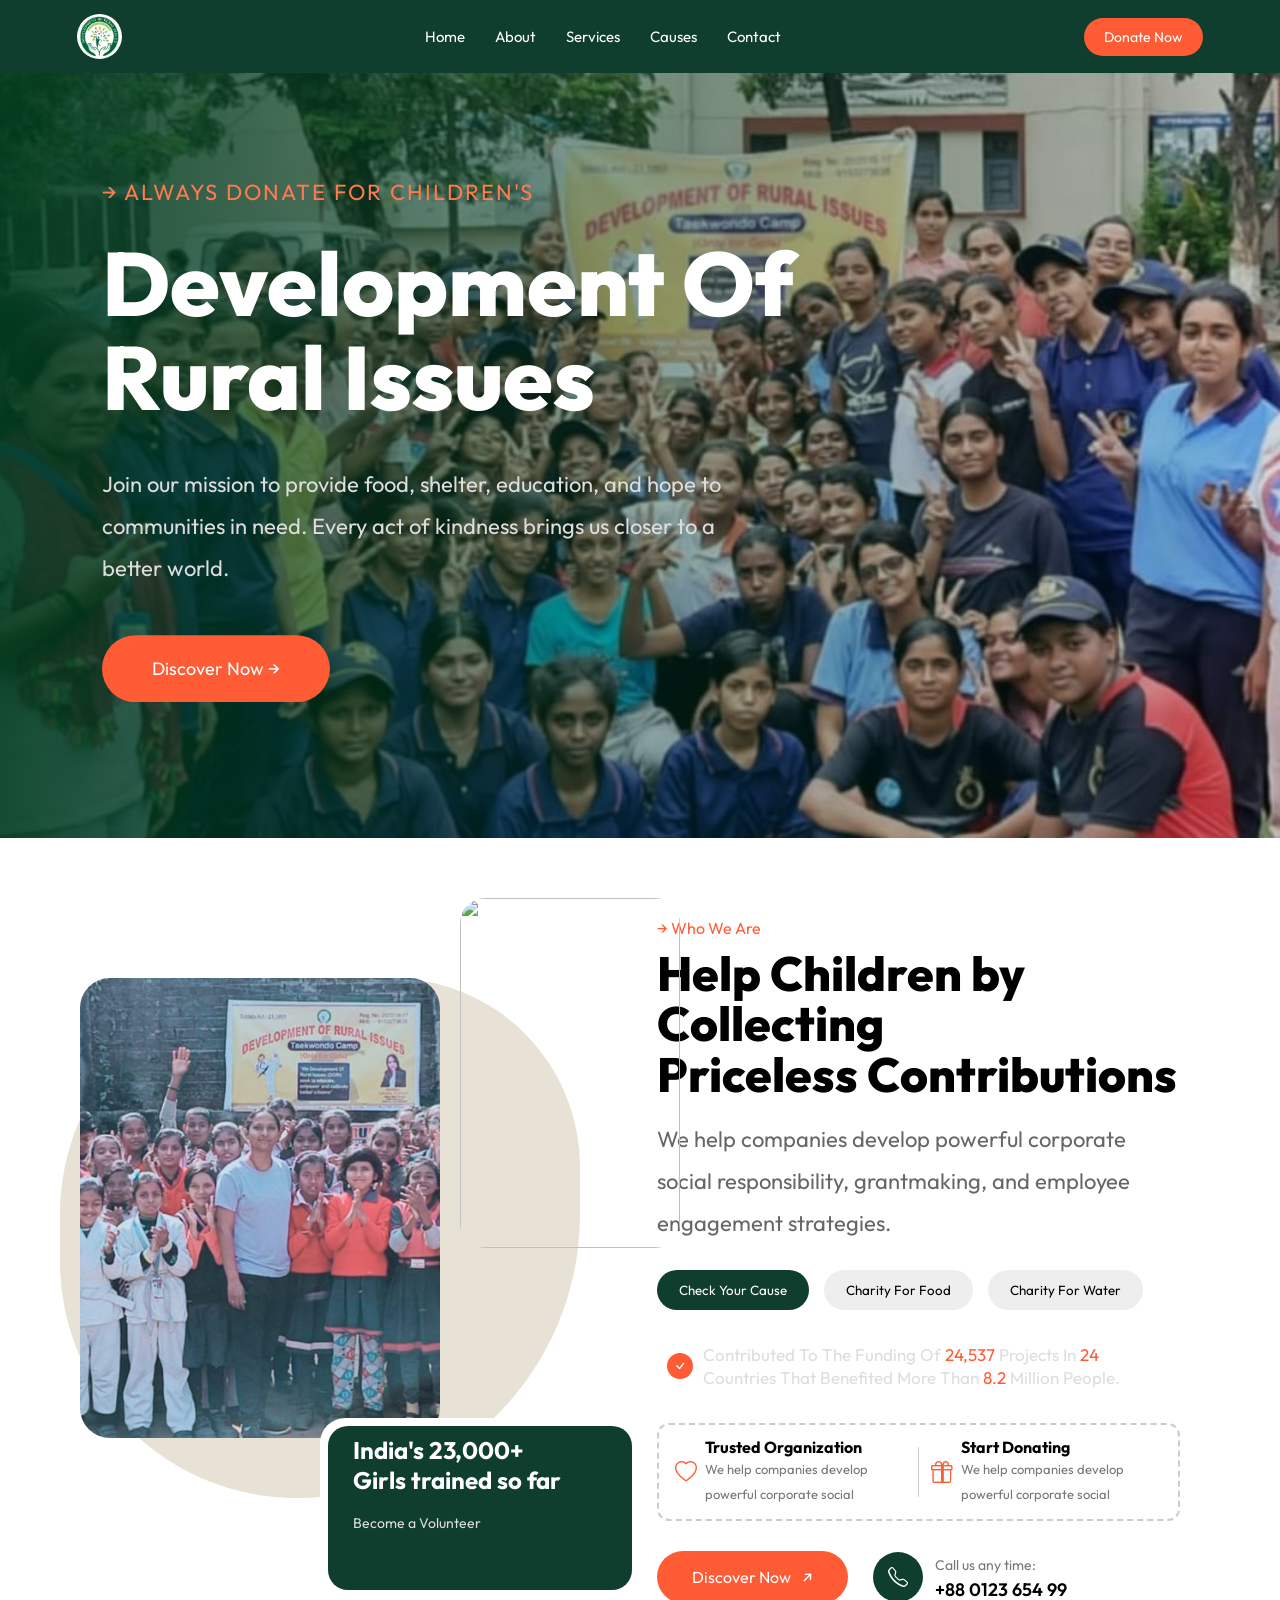
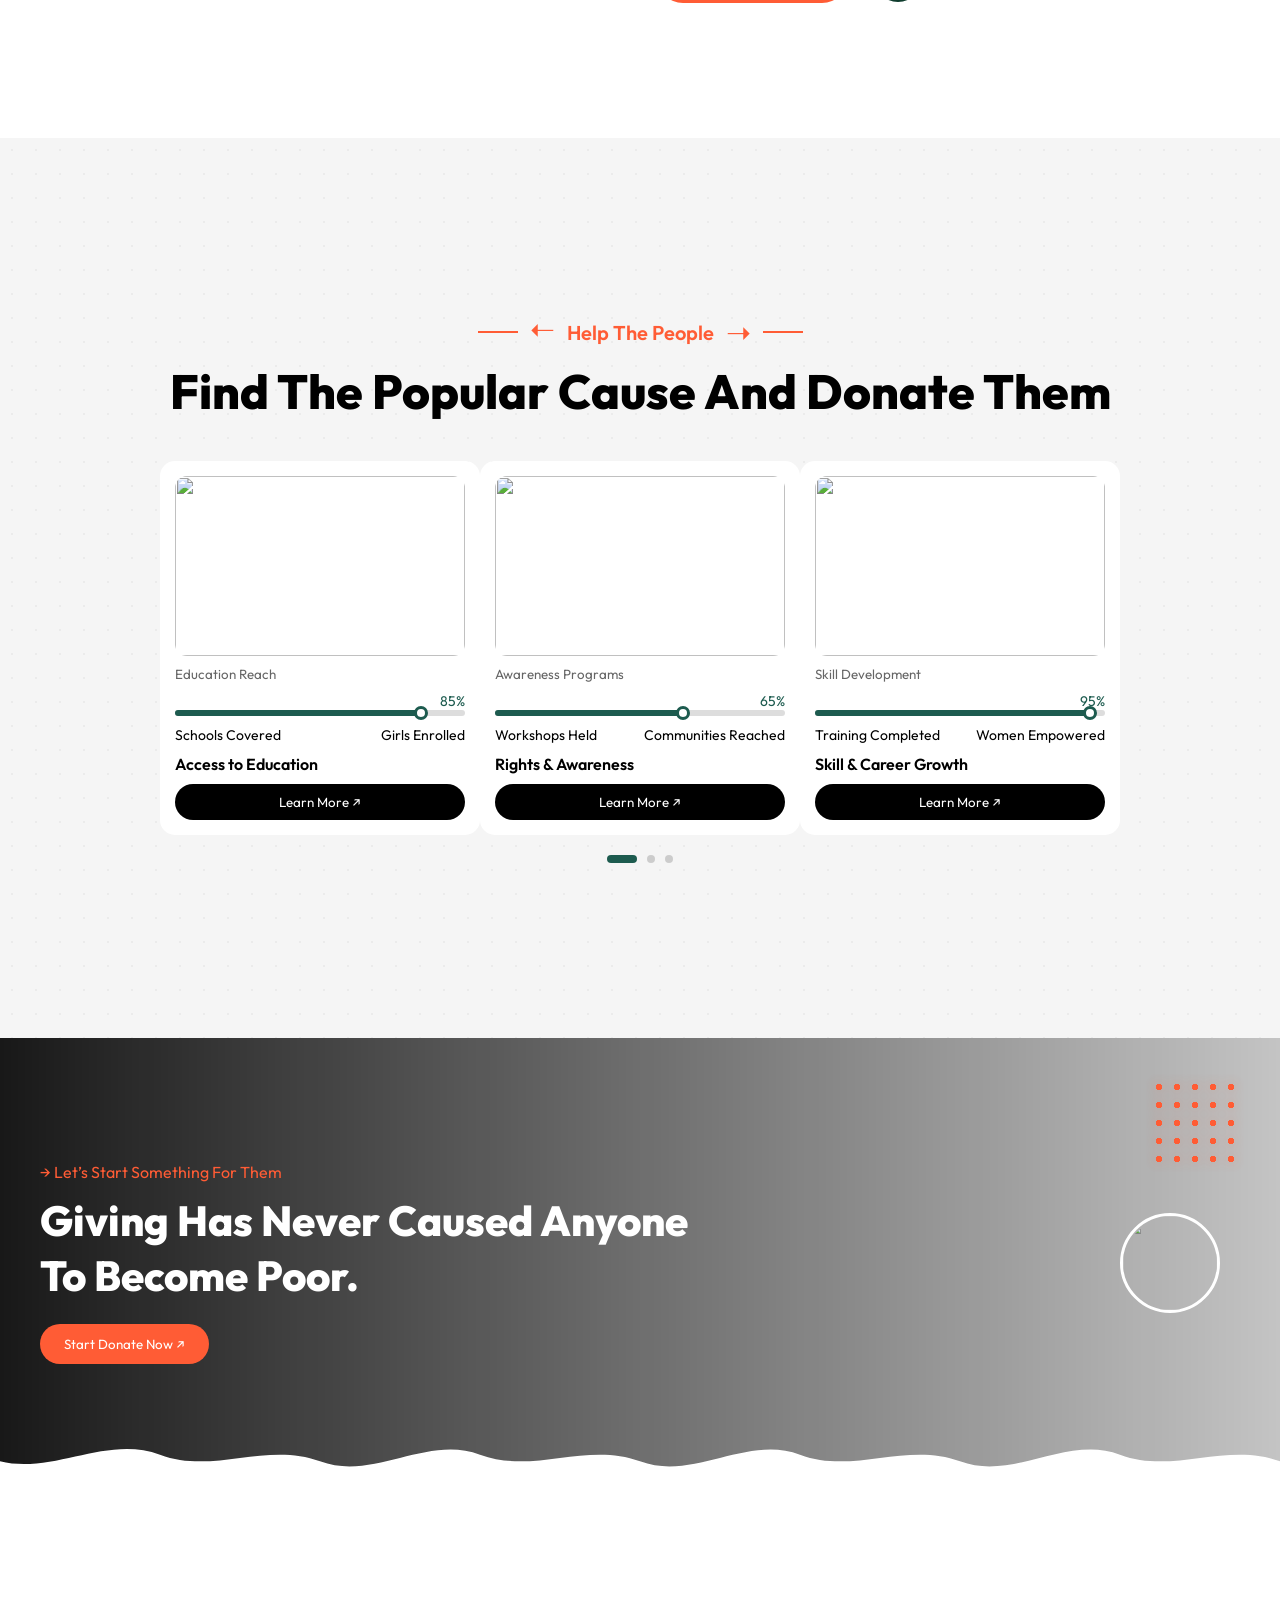
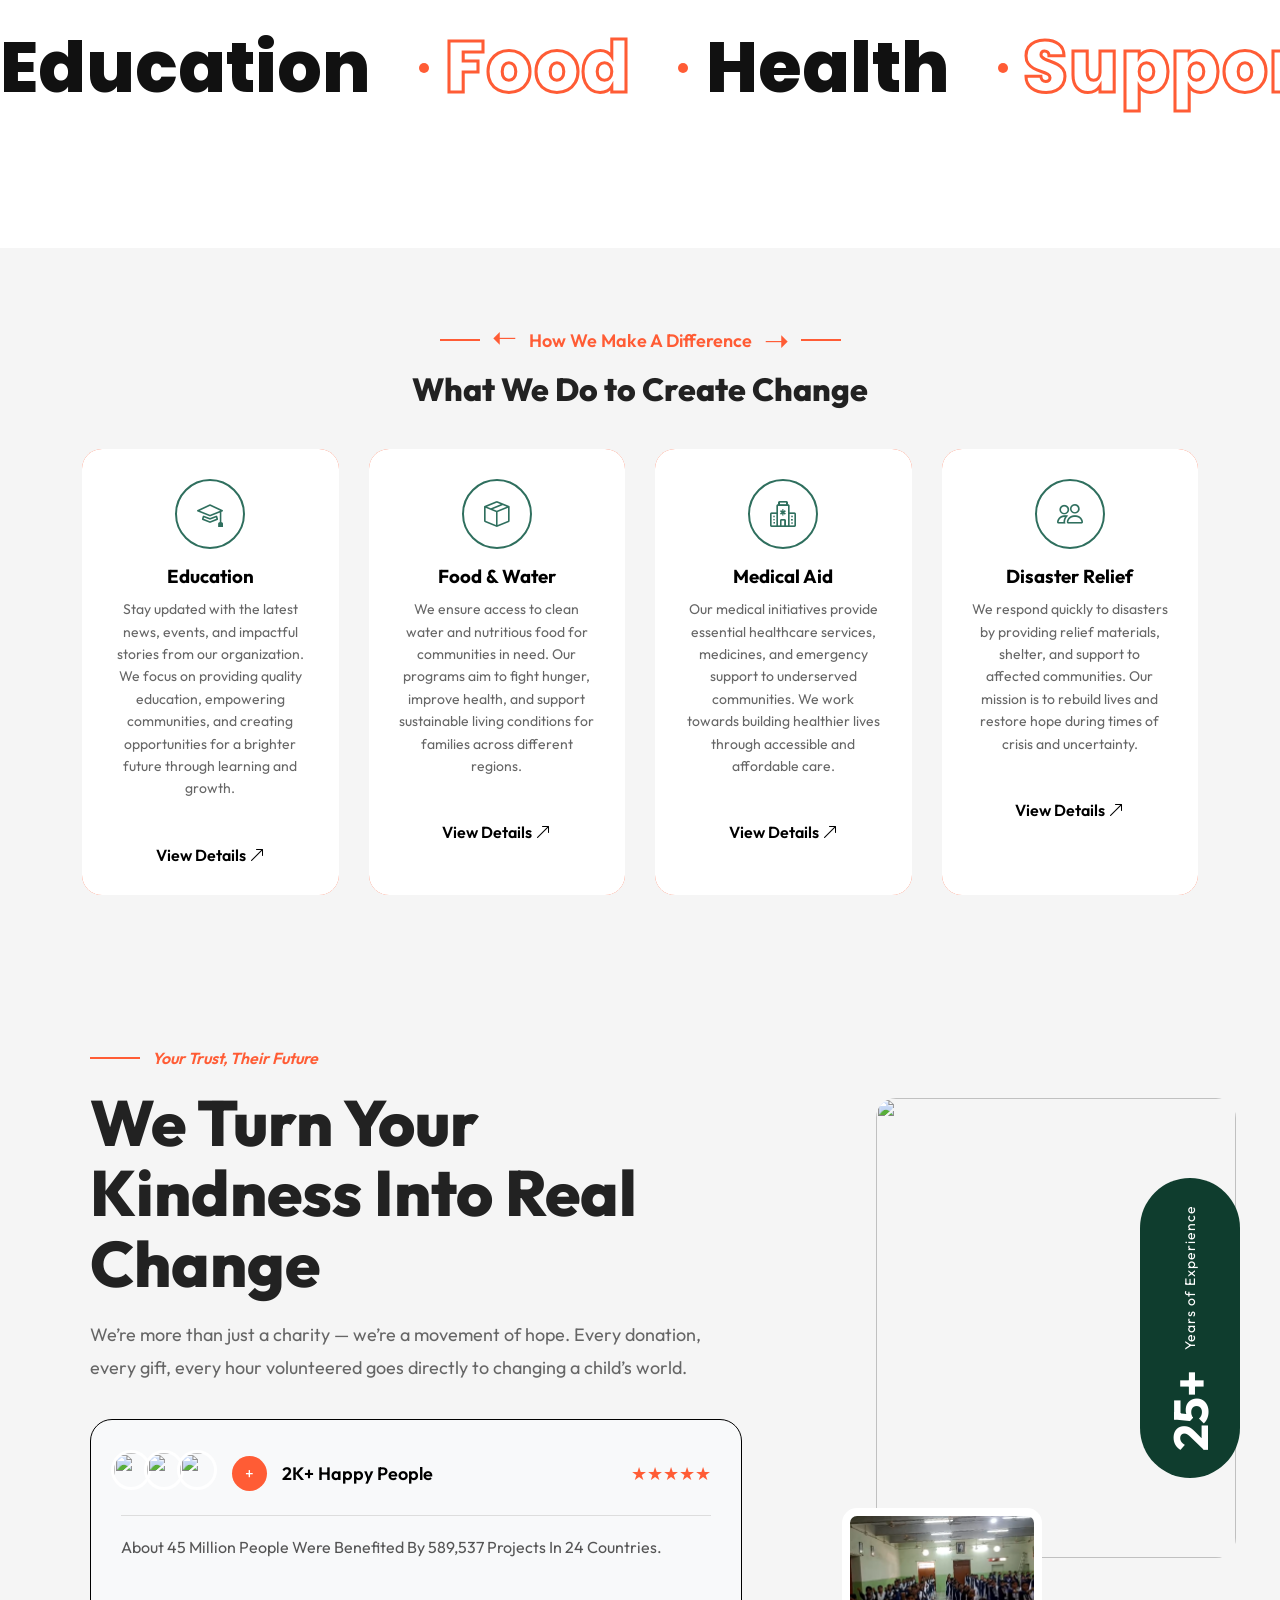
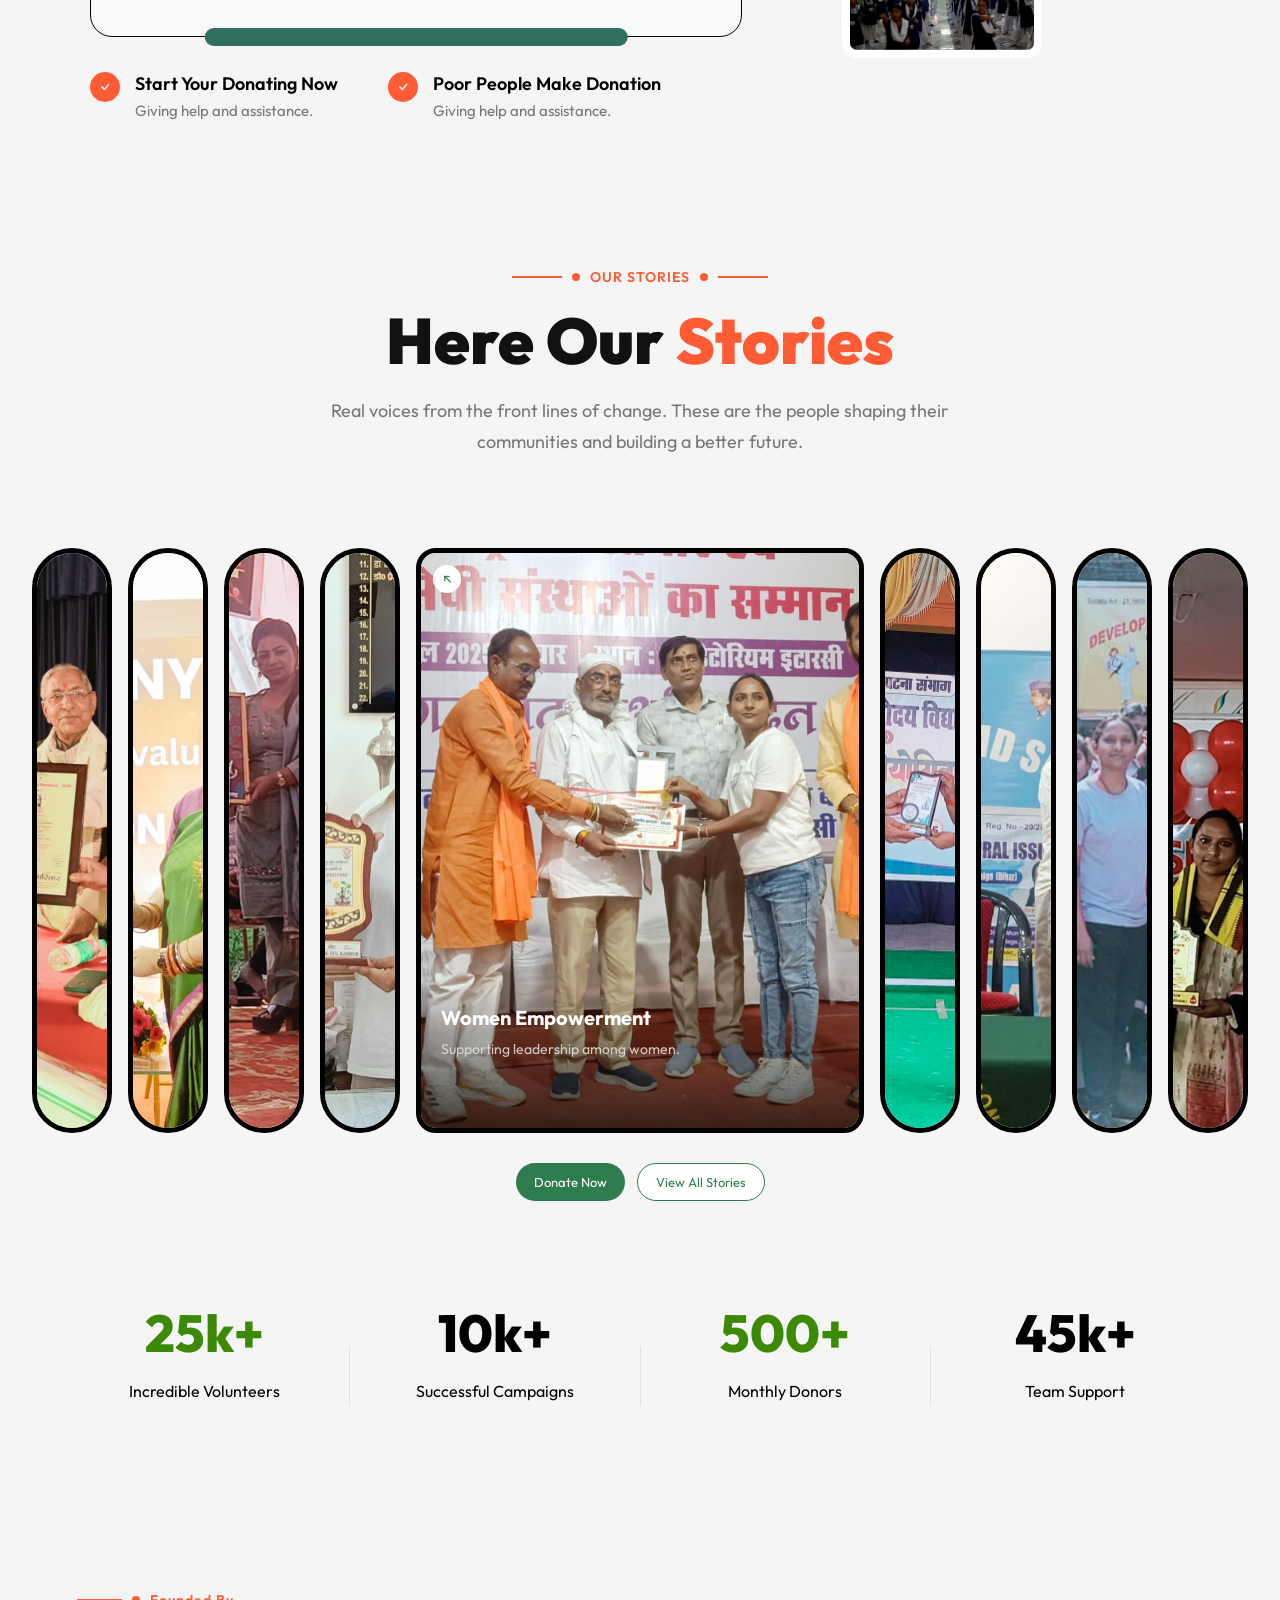
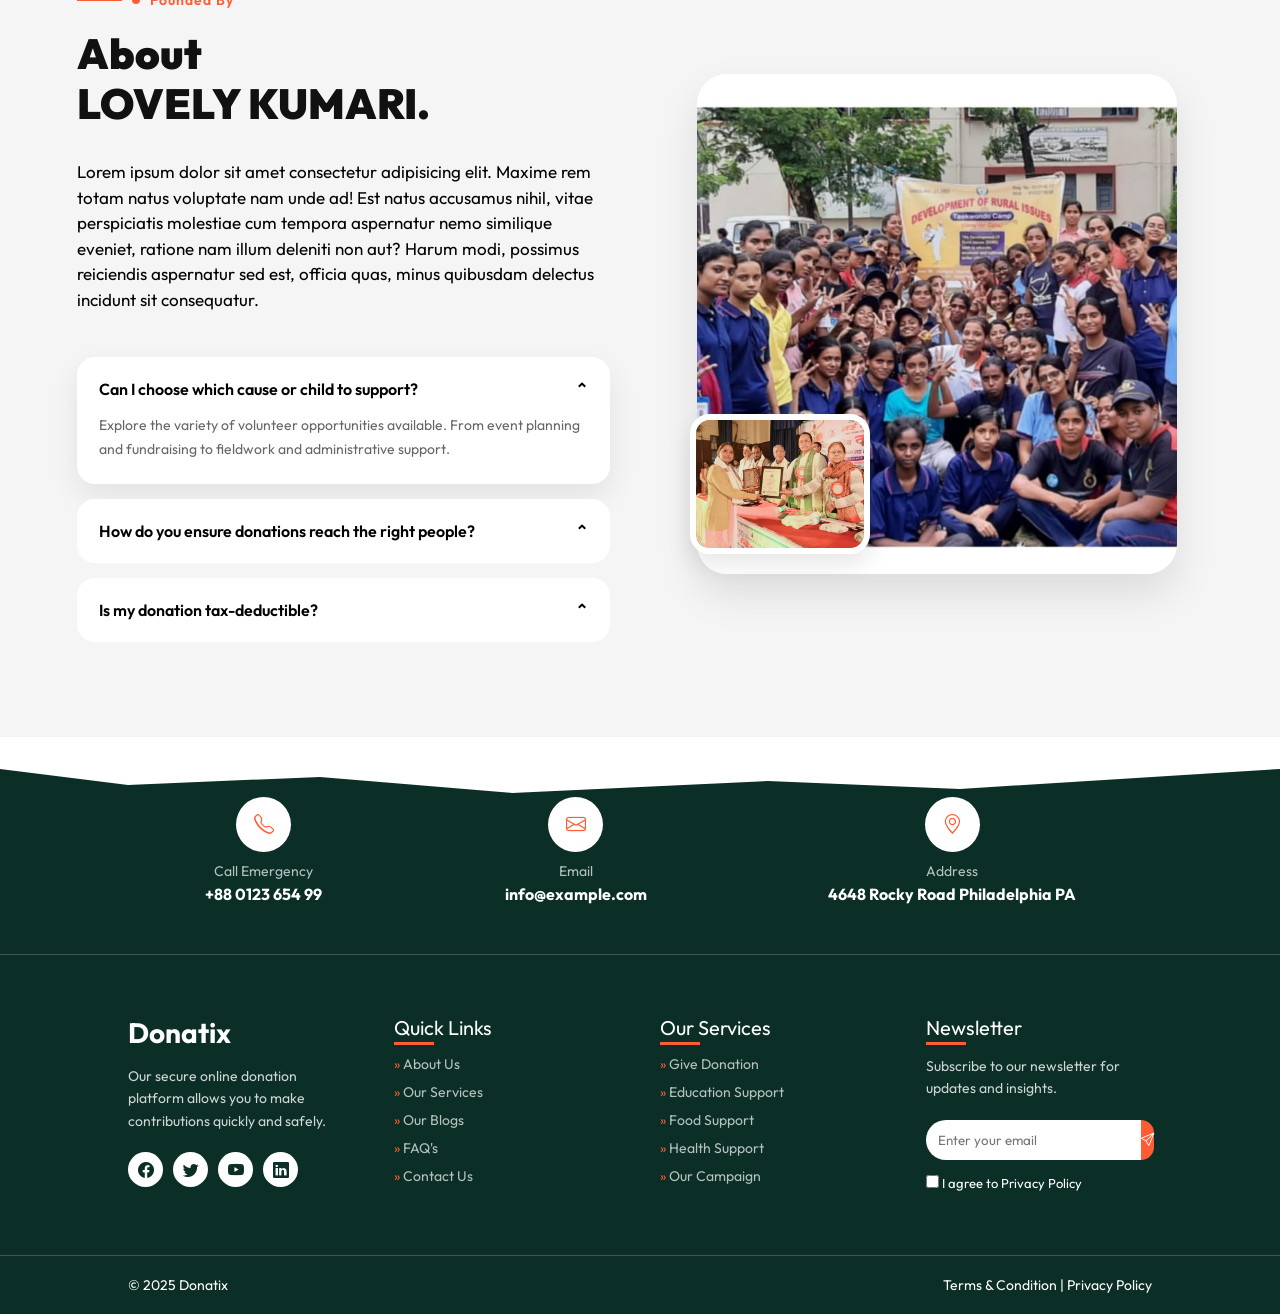
==== commit 6ccd79fe: "Last Updated (13/04/2026 - 03:06 AM) by gunnu" ====
--- a/index.html
+++ b/index.html
@@ -131,7 +131,8 @@
     <div class="content">
       <div class="top-part">
         <div class="tagline">→ Always Donate For Children's</div>
-        <h1>Your Kindness Can Light Up Lives</h1>
+        <h1>Development Of Rural Issues
+        </h1>
       </div>
 
       <div class="bottom-part">
@@ -276,7 +277,7 @@
     <!-- CARD -->
     <div class="bottom-card">
       <div class="card-inner">
-        <h2>Africa's 186 548+<br>Children Need School</h2>
+        <h2>India's 23,000+<br>Girls trained so far</h2>
         <p>Become a Volunteer</p>
       </div>
     </div>
@@ -411,228 +412,227 @@
   </div>
 
   <!-- SLIDER -->
-  <div class="charity-slider">
-    <div class="charity-track" id="track">
-
-      <!-- CARD -->
-      <div class="charity-card">
-        <div class="charity-img">
-          <img src="assets/charity1.png">
-          <div class="charity-top"></div>
-          <div class="charity-bottom"></div>
-        </div>
-        <small>Donation</small>
-        <div class="charity-progress">
-          <div class="charity-percent">85%</div>
-          <div class="charity-bar">
-            <div class="charity-fill" style="width:85%">
-              <div class="charity-circle"></div>
-            </div>
+<div class="charity-slider">
+  <div class="charity-track" id="track">
+
+    <!-- CARD -->
+    <div class="charity-card">
+      <div class="charity-img">
+        <img src="assets/charity1.png">
+        <div class="charity-top"></div>
+        <div class="charity-bottom"></div>
+      </div>
+      <small>Education Reach</small>
+      <div class="charity-progress">
+        <div class="charity-percent">85%</div>
+        <div class="charity-bar">
+          <div class="charity-fill" style="width:85%">
+            <div class="charity-circle"></div>
           </div>
         </div>
-        <div class="charity-info">
-          <span>$50,050</span>
-          <span>$45,000</span>
-        </div>
-        <div class="charity-card-title">Food Distribution Drives</div>
-        <button class="charity-btn"><span>Donate Now ↗</span></button>
-      </div>
-
-      <!-- CARD -->
-      <div class="charity-card">
-        <div class="charity-img">
-          <img src="assets/charity2.png">
-          <div class="charity-top"></div>
-          <div class="charity-bottom"></div>
-        </div>
-        <small>Donation</small>
-        <div class="charity-progress">
-          <div class="charity-percent">65%</div>
-          <div class="charity-bar">
-            <div class="charity-fill" style="width:65%">
-              <div class="charity-circle"></div>
-            </div>
+      </div>
+      <div class="charity-info">
+        <span>Schools Covered</span>
+        <span>Girls Enrolled</span>
+      </div>
+      <div class="charity-card-title">Access to Education</div>
+      <button class="charity-btn"><span>Learn More ↗</span></button>
+    </div>
+
+    <!-- CARD -->
+    <div class="charity-card">
+      <div class="charity-img">
+        <img src="assets/charity2.png">
+        <div class="charity-top"></div>
+        <div class="charity-bottom"></div>
+      </div>
+      <small>Awareness Programs</small>
+      <div class="charity-progress">
+        <div class="charity-percent">65%</div>
+        <div class="charity-bar">
+          <div class="charity-fill" style="width:65%">
+            <div class="charity-circle"></div>
           </div>
         </div>
-        <div class="charity-info">
-          <span>$70,050</span>
-          <span>$35,000</span>
-        </div>
-        <div class="charity-card-title">Medical Aid</div>
-        <button class="charity-btn"><span>Donate Now ↗</span></button>
-      </div>
-
-      <!-- CARD -->
-      <div class="charity-card">
-        <div class="charity-img">
-          <img src="assets/charity3.png">
-          <div class="charity-top"></div>
-          <div class="charity-bottom"></div>
-        </div>
-        <small>Donation</small>
-        <div class="charity-progress">
-          <div class="charity-percent">95%</div>
-          <div class="charity-bar">
-            <div class="charity-fill" style="width:95%">
-              <div class="charity-circle"></div>
-            </div>
+      </div>
+      <div class="charity-info">
+        <span>Workshops Held</span>
+        <span>Communities Reached</span>
+      </div>
+      <div class="charity-card-title">Rights & Awareness</div>
+      <button class="charity-btn"><span>Learn More ↗</span></button>
+    </div>
+
+    <!-- CARD -->
+    <div class="charity-card">
+      <div class="charity-img">
+        <img src="assets/charity3.png">
+        <div class="charity-top"></div>
+        <div class="charity-bottom"></div>
+      </div>
+      <small>Skill Development</small>
+      <div class="charity-progress">
+        <div class="charity-percent">95%</div>
+        <div class="charity-bar">
+          <div class="charity-fill" style="width:95%">
+            <div class="charity-circle"></div>
           </div>
         </div>
-        <div class="charity-info">
-          <span>$60,050</span>
-          <span>$55,000</span>
-        </div>
-        <div class="charity-card-title">Helping Homeless</div>
-        <button class="charity-btn"><span>Donate Now ↗</span></button>
-      </div>
-
-
-      <div class="charity-card">
-        <div class="charity-img">
-          <img src="assets/charity4.png">
-          <div class="charity-top"></div>
-          <div class="charity-bottom"></div>
-        </div>
-        <small>Donation</small>
-        <div class="charity-progress">
-          <div class="charity-percent">85%</div>
-          <div class="charity-bar">
-            <div class="charity-fill" style="width:85%">
-              <div class="charity-circle"></div>
-            </div>
+      </div>
+      <div class="charity-info">
+        <span>Training Completed</span>
+        <span>Women Empowered</span>
+      </div>
+      <div class="charity-card-title">Skill & Career Growth</div>
+      <button class="charity-btn"><span>Learn More ↗</span></button>
+    </div>
+
+    <!-- CARD -->
+    <div class="charity-card">
+      <div class="charity-img">
+        <img src="assets/charity4.png">
+        <div class="charity-top"></div>
+        <div class="charity-bottom"></div>
+      </div>
+      <small>Health & Hygiene</small>
+      <div class="charity-progress">
+        <div class="charity-percent">85%</div>
+        <div class="charity-bar">
+          <div class="charity-fill" style="width:85%">
+            <div class="charity-circle"></div>
           </div>
         </div>
-        <div class="charity-info">
-          <span>$50,050</span>
-          <span>$45,000</span>
-        </div>
-        <div class="charity-card-title">Food Distribution Drives</div>
-        <button class="charity-btn"><span>Donate Now ↗</span></button>
-      </div>
-
-      <!-- CARD -->
-      <div class="charity-card">
-        <div class="charity-img">
-          <img src="assets/charity5.png">
-          <div class="charity-top"></div>
-          <div class="charity-bottom"></div>
-        </div>
-        <small>Donation</small>
-        <div class="charity-progress">
-          <div class="charity-percent">65%</div>
-          <div class="charity-bar">
-            <div class="charity-fill" style="width:65%">
-              <div class="charity-circle"></div>
-            </div>
+      </div>
+      <div class="charity-info">
+        <span>Sessions Conducted</span>
+        <span>Girls Supported</span>
+      </div>
+      <div class="charity-card-title">Well-being Programs</div>
+      <button class="charity-btn"><span>Learn More ↗</span></button>
+    </div>
+
+    <!-- CARD -->
+    <div class="charity-card">
+      <div class="charity-img">
+        <img src="assets/charity5.png">
+        <div class="charity-top"></div>
+        <div class="charity-bottom"></div>
+      </div>
+      <small>Financial Support</small>
+      <div class="charity-progress">
+        <div class="charity-percent">65%</div>
+        <div class="charity-bar">
+          <div class="charity-fill" style="width:65%">
+            <div class="charity-circle"></div>
           </div>
         </div>
-        <div class="charity-info">
-          <span>$70,050</span>
-          <span>$35,000</span>
-        </div>
-        <div class="charity-card-title">Medical Aid</div>
-        <button class="charity-btn"><span>Donate Now ↗</span></button>
-      </div>
-
-      <!-- CARD -->
-      <div class="charity-card">
-        <div class="charity-img">
-          <img src="assets/rajshree.png">
-          <div class="charity-top"></div>
-          <div class="charity-bottom"></div>
-        </div>
-        <small>Donation</small>
-        <div class="charity-progress">
-          <div class="charity-percent">95%</div>
-          <div class="charity-bar">
-            <div class="charity-fill" style="width:95%">
-              <div class="charity-circle"></div>
-            </div>
+      </div>
+      <div class="charity-info">
+        <span>Scholarships Given</span>
+        <span>Families Helped</span>
+      </div>
+      <div class="charity-card-title">Support & Funding</div>
+      <button class="charity-btn"><span>Learn More ↗</span></button>
+    </div>
+
+    <!-- CARD -->
+    <div class="charity-card">
+      <div class="charity-img">
+        <img src="assets/rajshree.png">
+        <div class="charity-top"></div>
+        <div class="charity-bottom"></div>
+      </div>
+      <small>Community Growth</small>
+      <div class="charity-progress">
+        <div class="charity-percent">95%</div>
+        <div class="charity-bar">
+          <div class="charity-fill" style="width:95%">
+            <div class="charity-circle"></div>
           </div>
         </div>
-        <div class="charity-info">
-          <span>$60,050</span>
-          <span>$55,000</span>
-        </div>
-        <div class="charity-card-title">Helping Homeless</div>
-        <button class="charity-btn"><span>Donate Now ↗</span></button>
-      </div>
-      <div class="charity-card">
-        <div class="charity-img">
-          <img src="assets/img17.jpeg">
-          <div class="charity-top"></div>
-          <div class="charity-bottom"></div>
-        </div>
-        <small>Donation</small>
-        <div class="charity-progress">
-          <div class="charity-percent">85%</div>
-          <div class="charity-bar">
-            <div class="charity-fill" style="width:85%">
-              <div class="charity-circle"></div>
-            </div>
+      </div>
+      <div class="charity-info">
+        <span>Volunteers Joined</span>
+        <span>Programs Expanded</span>
+      </div>
+      <div class="charity-card-title">Stronger Together</div>
+      <button class="charity-btn"><span>Learn More ↗</span></button>
+    </div>
+
+    <!-- CARD -->
+    <div class="charity-card">
+      <div class="charity-img">
+        <img src="assets/charity1.png">
+        <div class="charity-top"></div>
+        <div class="charity-bottom"></div>
+      </div>
+      <small>School Outreach</small>
+      <div class="charity-progress">
+        <div class="charity-percent">80%</div>
+        <div class="charity-bar">
+          <div class="charity-fill" style="width:80%">
+            <div class="charity-circle"></div>
           </div>
         </div>
-        <div class="charity-info">
-          <span>$50,050</span>
-          <span>$45,000</span>
-        </div>
-        <div class="charity-card-title">Food Distribution Drives</div>
-        <button class="charity-btn"><span>Donate Now ↗</span></button>
-      </div>
-
-      <!-- CARD -->
-      <div class="charity-card">
-        <div class="charity-img">
-          <img src="assets/img18.jpeg">
-          <div class="charity-top"></div>
-          <div class="charity-bottom"></div>
-        </div>
-        <small>Donation</small>
-        <div class="charity-progress">
-          <div class="charity-percent">65%</div>
-          <div class="charity-bar">
-            <div class="charity-fill" style="width:65%">
-              <div class="charity-circle"></div>
-            </div>
+      </div>
+      <div class="charity-info">
+        <span>Schools Visited</span>
+        <span>Sessions Conducted</span>
+      </div>
+      <div class="charity-card-title">Education Drive</div>
+      <button class="charity-btn"><span>Learn More ↗</span></button>
+    </div>
+
+    <!-- CARD -->
+    <div class="charity-card">
+      <div class="charity-img">
+        <img src="assets/charity2.png">
+        <div class="charity-top"></div>
+        <div class="charity-bottom"></div>
+      </div>
+      <small>Girl Safety</small>
+      <div class="charity-progress">
+        <div class="charity-percent">75%</div>
+        <div class="charity-bar">
+          <div class="charity-fill" style="width:75%">
+            <div class="charity-circle"></div>
           </div>
         </div>
-        <div class="charity-info">
-          <span>$70,050</span>
-          <span>$35,000</span>
-        </div>
-        <div class="charity-card-title">Medical Aid</div>
-        <button class="charity-btn"><span>Donate Now ↗</span></button>
-      </div>
-
-      <!-- CARD -->
-      <div class="charity-card">
-        <div class="charity-img">
-          <img src="assets/img30.jpeg">
-          <div class="charity-top"></div>
-          <div class="charity-bottom"></div>
-        </div>
-        <small>Donation</small>
-        <div class="charity-progress">
-          <div class="charity-percent">95%</div>
-          <div class="charity-bar">
-            <div class="charity-fill" style="width:95%">
-              <div class="charity-circle"></div>
-            </div>
+      </div>
+      <div class="charity-info">
+        <span>Safety Workshops</span>
+        <span>Girls Trained</span>
+      </div>
+      <div class="charity-card-title">Safety Awareness</div>
+      <button class="charity-btn"><span>Learn More ↗</span></button>
+    </div>
+
+    <!-- CARD -->
+    <div class="charity-card">
+      <div class="charity-img">
+        <img src="assets/charity3.png">
+        <div class="charity-top"></div>
+        <div class="charity-bottom"></div>
+      </div>
+      <small>Digital Literacy</small>
+      <div class="charity-progress">
+        <div class="charity-percent">70%</div>
+        <div class="charity-bar">
+          <div class="charity-fill" style="width:70%">
+            <div class="charity-circle"></div>
           </div>
         </div>
-        <div class="charity-info">
-          <span>$60,050</span>
-          <span>$55,000</span>
-        </div>
-        <div class="charity-card-title">Helping Homeless</div>
-        <button class="charity-btn"><span>Donate Now ↗</span></button>
-      </div>
-
-
-
-    </div>
-  </div>
-
+      </div>
+      <div class="charity-info">
+        <span>Girls Trained</span>
+        <span>Skills Developed</span>
+      </div>
+      <div class="charity-card-title">Digital Empowerment</div>
+      <button class="charity-btn"><span>Learn More ↗</span></button>
+    </div>
+
+  </div>
+</div>
   <!-- DOTS -->
   <div class="charity-dots">
     <div class="charity-dot active"></div>
@@ -766,7 +766,7 @@
 
   <!-- RIGHT IMAGE CIRCLE -->
   <div class="hero-circle">
-    <img src="https://images.unsplash.com/photo-1509099836639-18ba1795216d">
+    <img src="https://imgs.search.brave.com/Mut4NX6YkJyH3pt3nWCWvggBuUuAHOF6Yxm6qPCPAxA/rs:fit:860:0:0:0/g:ce/aHR0cHM6Ly9tZWRp/YS5pc3RvY2twaG90/by5jb20vaWQvMTE3/OTg4NTY2OC92ZWN0/b3IvaW5kaWEtY291/bnRyeS1tYXAtYmlo/YXItc3RhdGUtdGVt/cGxhdGUtYmFja2dy/b3VuZC5qcGc_cz02/MTJ4NjEyJnc9MCZr/PTIwJmM9cVVsWXRn/b0M2Y0pOajh6SmFV/QzFvejlaTDhNY1Rh/eWVJSUVHeDN1RFRs/bz0">
   </div>
 
   <!-- SVG WAVE -->
@@ -1351,12 +1351,16 @@
     <div class="faq-topline">
       <span class="faq-line"></span>
       <span class="faq-dot"></span>
-      <span class="faq-tag">Frequently Asked Questions</span>
+      <span class="faq-tag">Founded By</span>
     </div>
 
     <h2 class="faq-title">
-      There’s Donation Center <br> Can Do Question.
+      About <br> LOVELY KUMARI.
     </h2>
+    <p style="font-size: 17px; line-height: 1.5; color: black;">
+      Lorem ipsum dolor sit amet consectetur adipisicing elit. Maxime rem totam natus voluptate nam unde ad! Est natus accusamus nihil, vitae perspiciatis molestiae cum tempora aspernatur nemo similique eveniet, ratione nam illum deleniti non aut? Harum modi, possimus reiciendis aspernatur sed est, officia quas, minus quibusdam delectus incidunt sit consequatur.
+
+    </p>
 
     <!-- ACCORDION -->
     <div class="faq-box active">
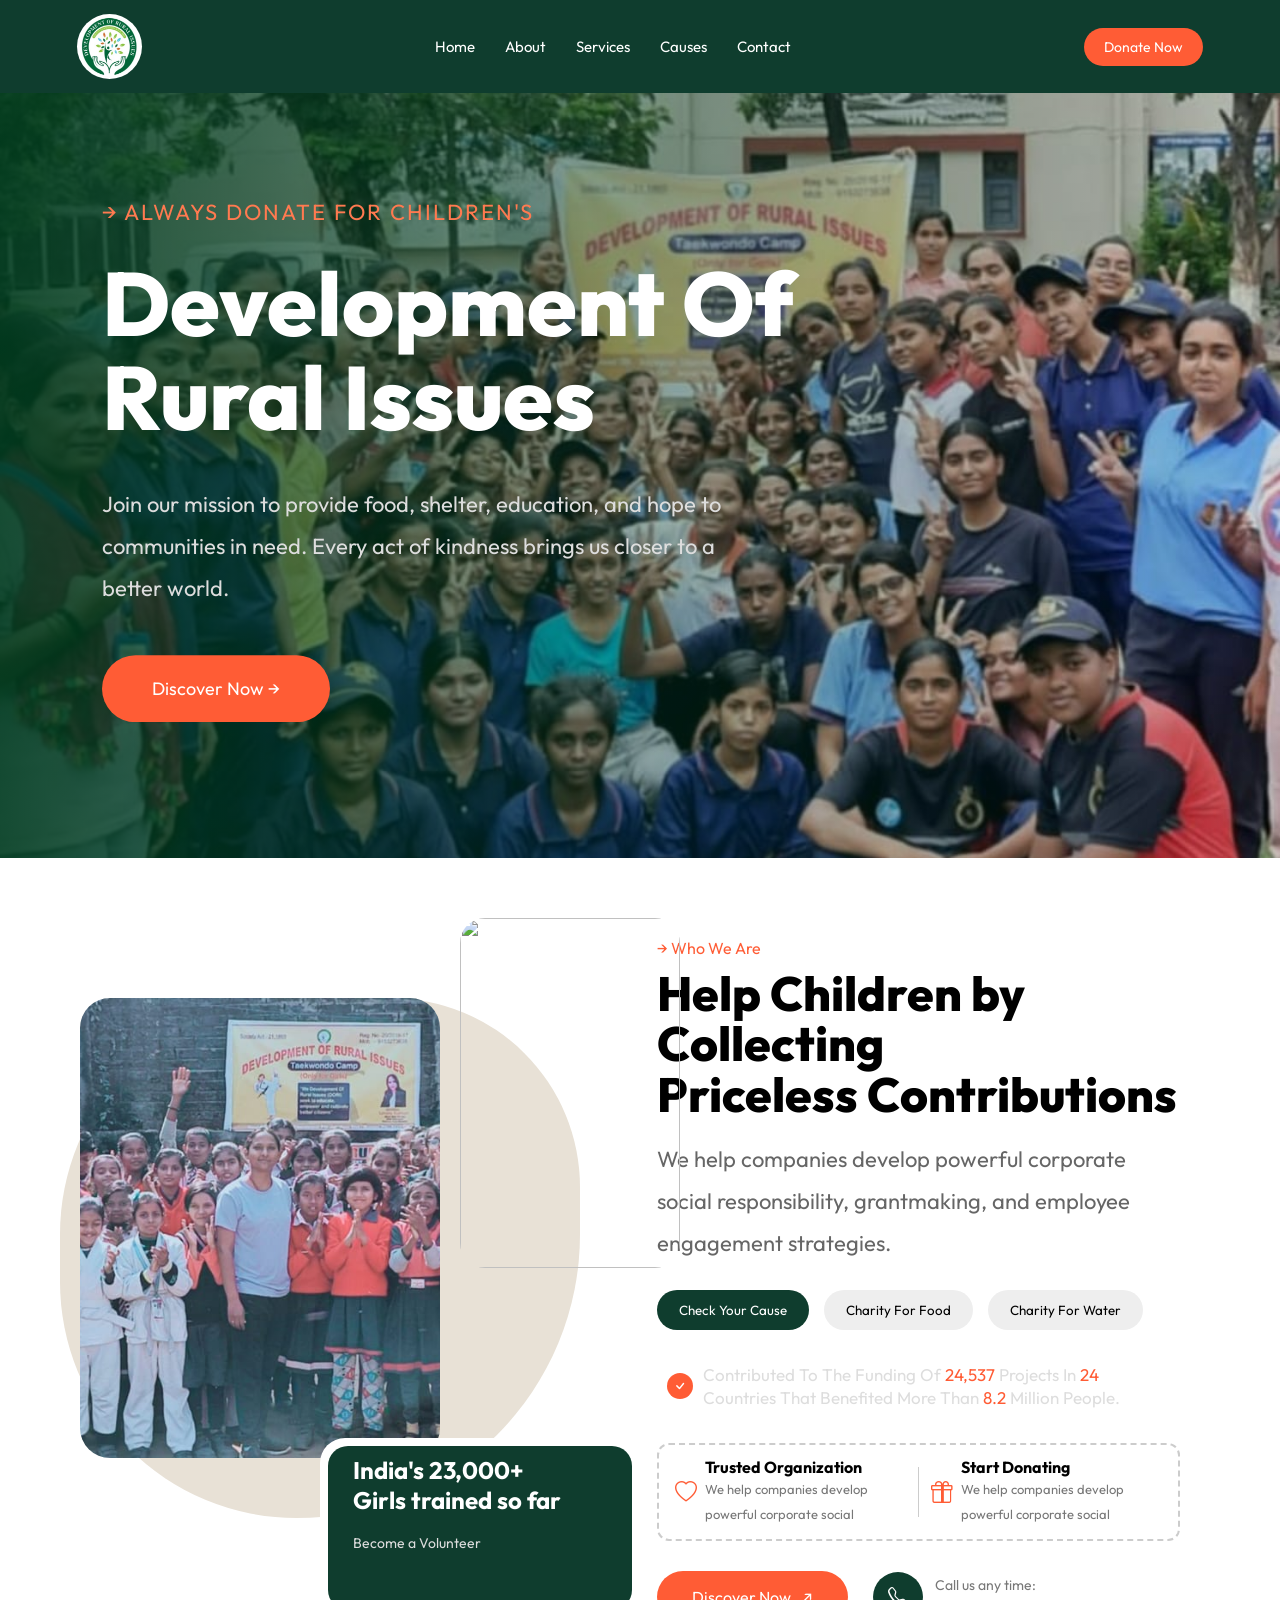
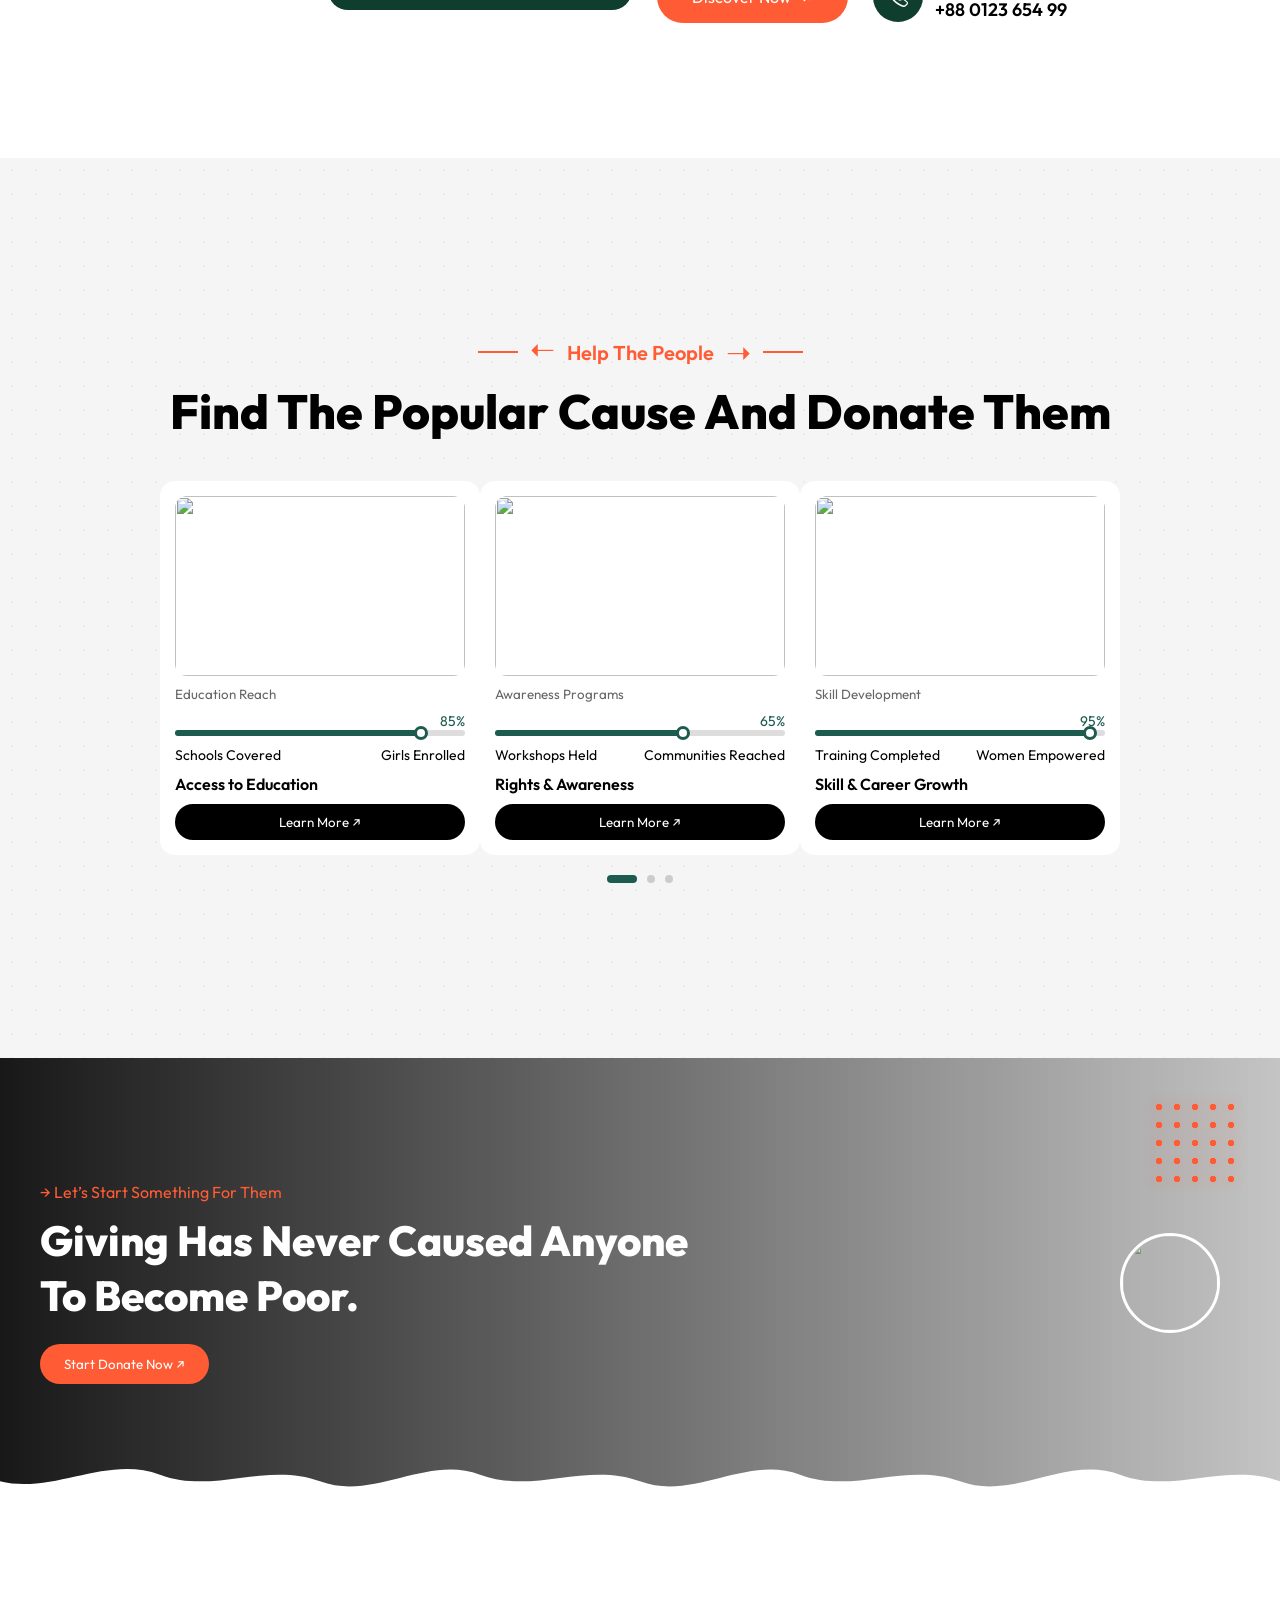
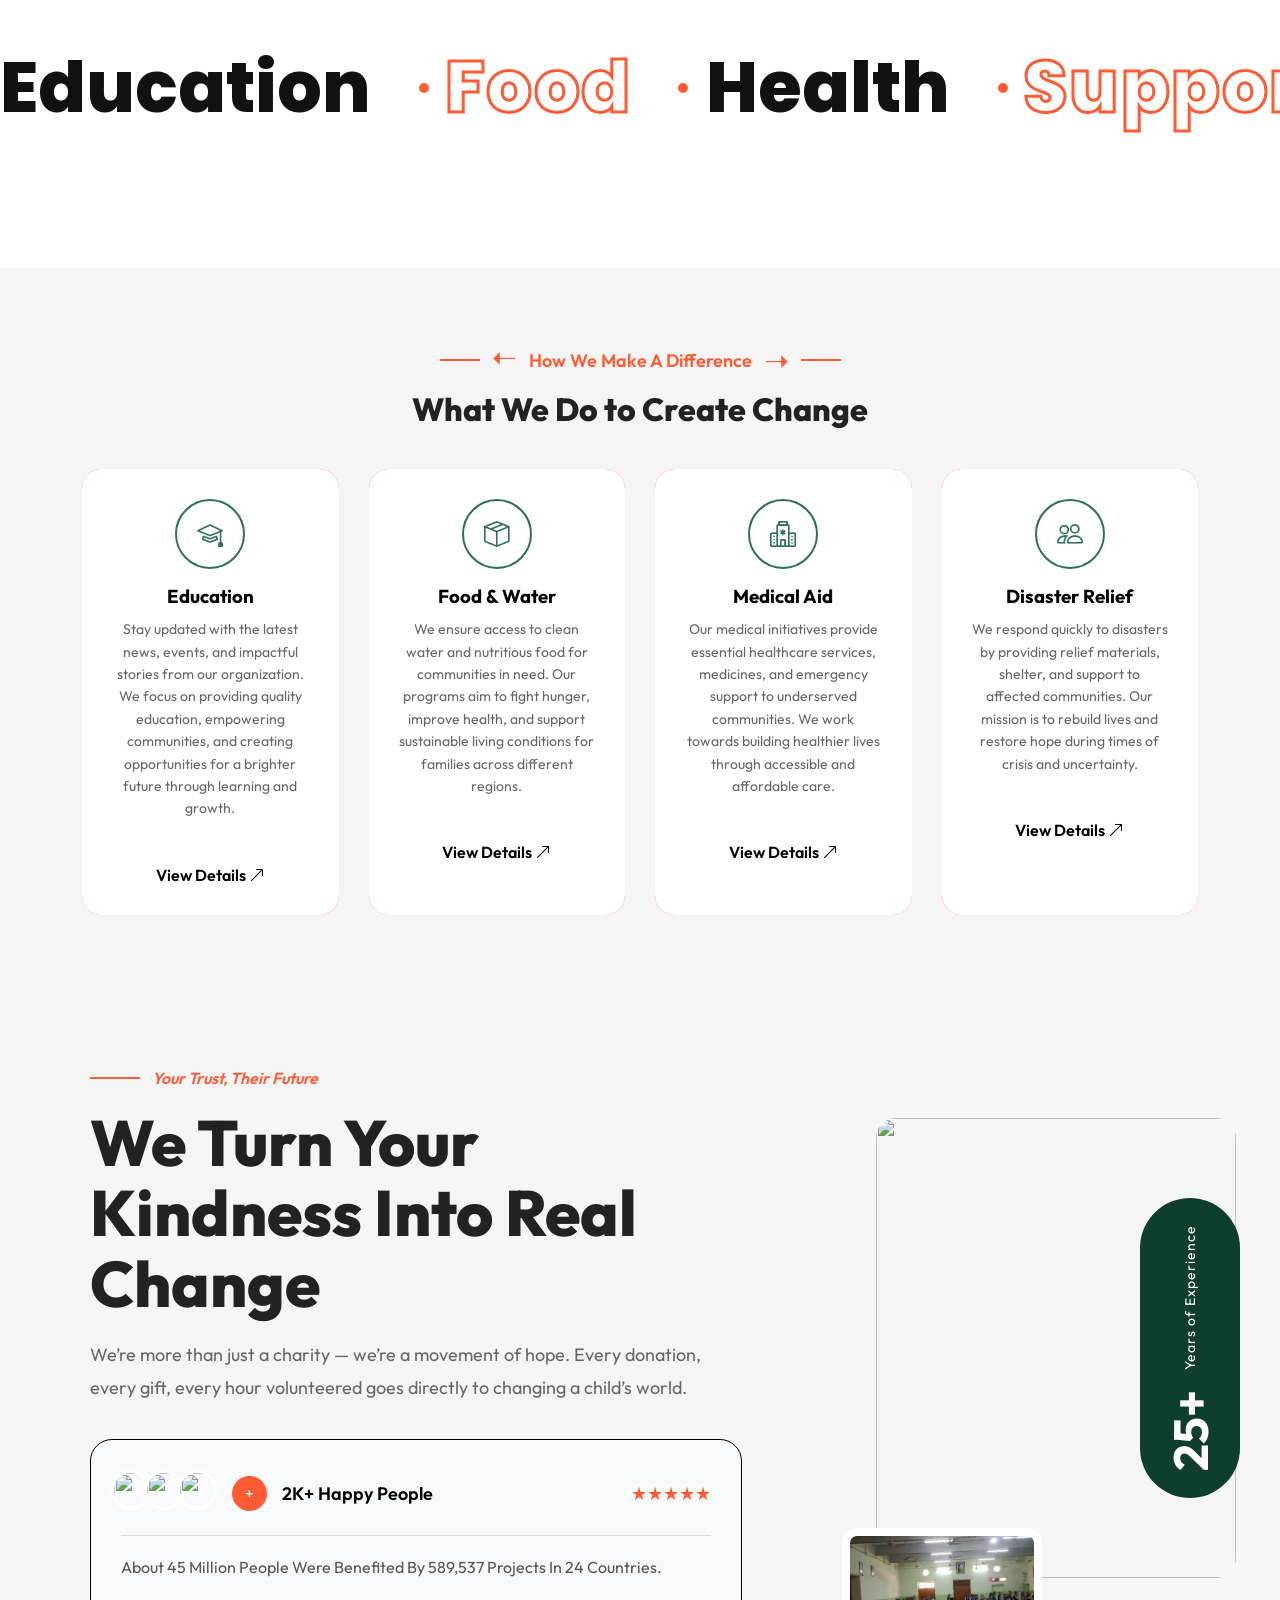
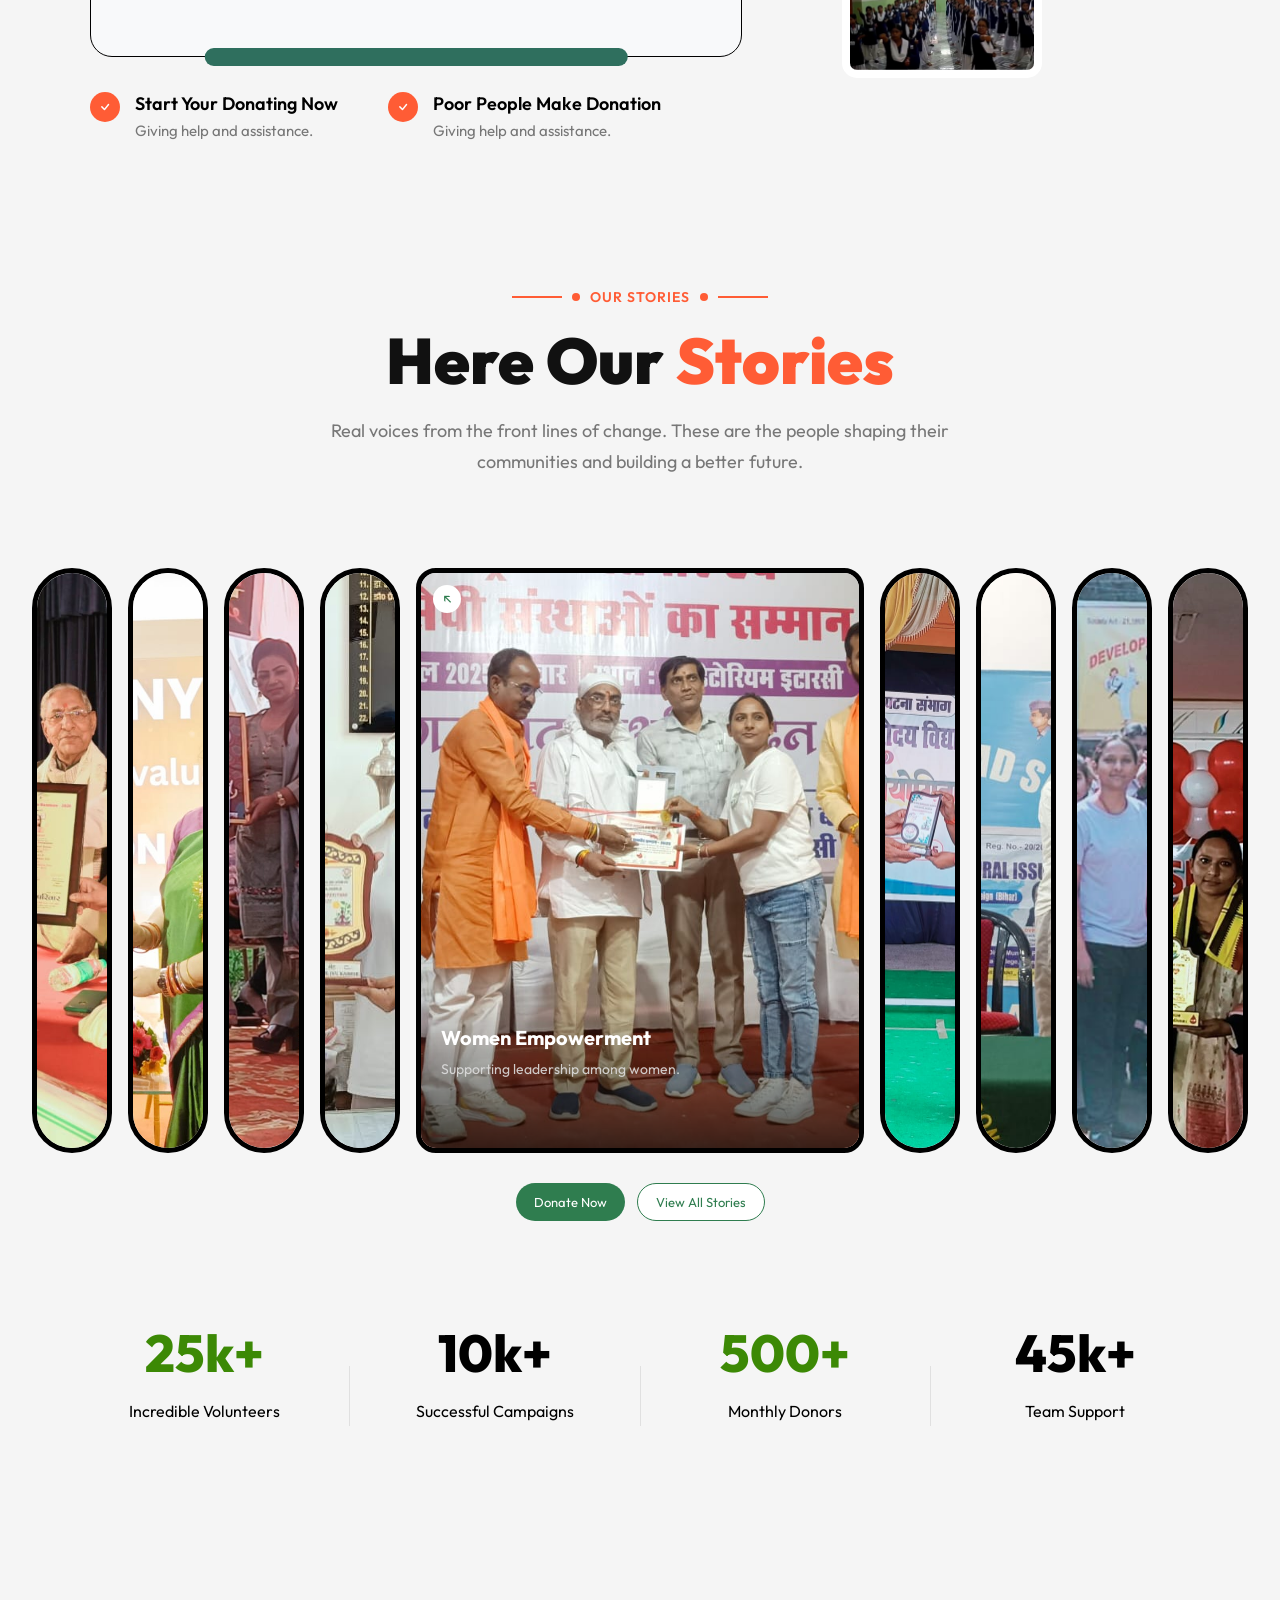
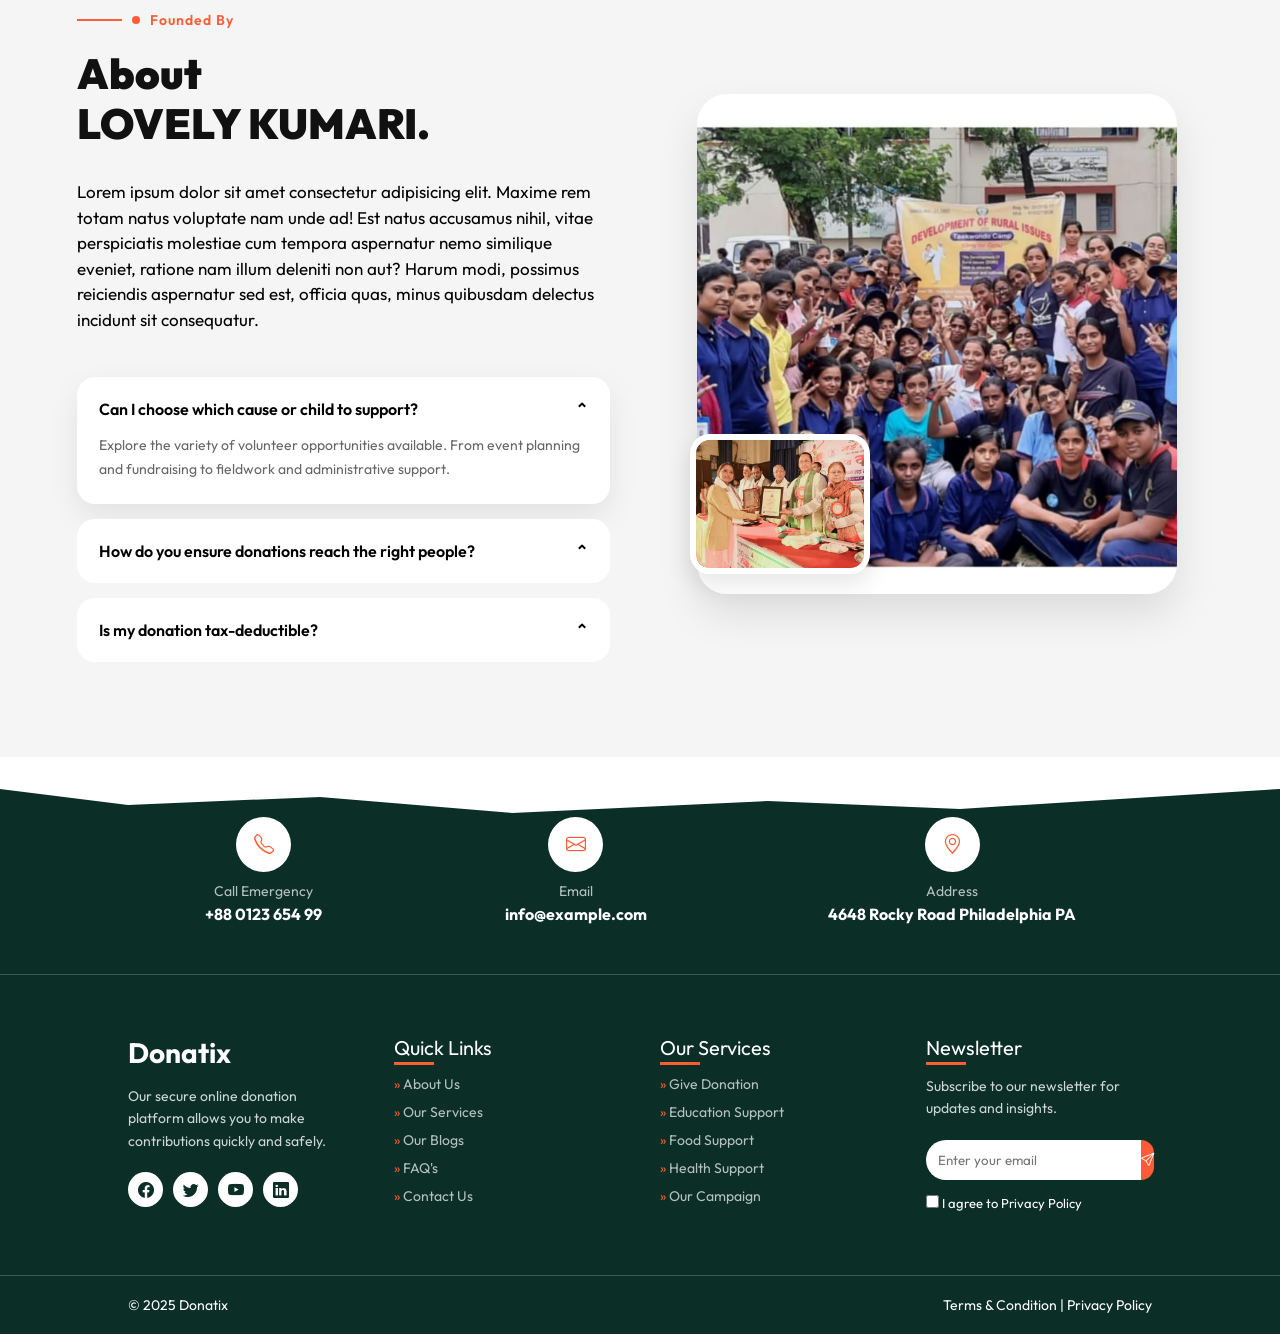
==== commit 758c0c96: "Last Updated (13/04/2026 - 03:22 AM) by gunnu" ====
--- a/index.html
+++ b/index.html
@@ -48,6 +48,9 @@
     <img src="assets/img29.png">
   </div>
 
+  <!-- 🔥 MOBILE TITLE -->
+  <div class="nav-mobile-title">DORI</div>
+
   <!-- LINKS -->
   <div class="nav-links" id="navMenu">
     <a class="nav-link">Home</a>
@@ -60,11 +63,10 @@
   <!-- BUTTON -->
   <a href="#" class="nav-btn">Donate Now</a>
 
-  <!-- TOGGLE (☰ / ✖) -->
+  <!-- TOGGLE -->
   <div class="nav-toggle" id="menuToggle">☰</div>
 
 </div>
-
 <script>
 const toggle = document.getElementById("menuToggle");
 const menu = document.getElementById("navMenu");
--- a/index.css
+++ b/index.css
@@ -20,7 +20,6 @@
 
 
 /* NAVBAR */
-/* ===== NAVBAR WRAPPER ===== */
 .nav-wrap{
   width:100%;
   background:#0f3d2e;
@@ -35,8 +34,8 @@
 
 /* LOGO */
 .nav-logo{
-  width:45px;
-  height:45px;
+  width:65px;
+  height:65px;
   border-radius:50%;
   overflow:hidden;
   background:#fff;
@@ -127,9 +126,30 @@
 }
 
 
-
-
-
+/* HIDE BY DEFAULT */
+.nav-mobile-title{
+  display:none;
+}
+
+/* MOBILE VIEW */
+@media(max-width:768px){
+
+  .nav-wrap{
+    position:relative;
+  }
+
+  .nav-mobile-title{
+    display:block;
+    color: white;
+    position:absolute;
+    left:50%;
+    transform:translateX(-50%);
+    font-weight:700;
+    font-size:25px;
+    letter-spacing:2px;
+  }
+
+}
 
 
 
@@ -601,11 +621,11 @@
 }
 
 .main-img-wrapper:hover .main-img {
-  transform: scaleX(1.08) translateY(-10px);
+  transform: scaleX(1.0) translateY(-0px) scale(0.99);
 }
 
 .top-img:hover img {
-  transform: scaleX(1.05) translateY(-20px) scale(0.95);
+  transform: scaleX(1.0) translateY(-0px) scale(0.99);
 }
 
 /* CARD */
@@ -4281,4 +4301,3 @@
 
 
 
-
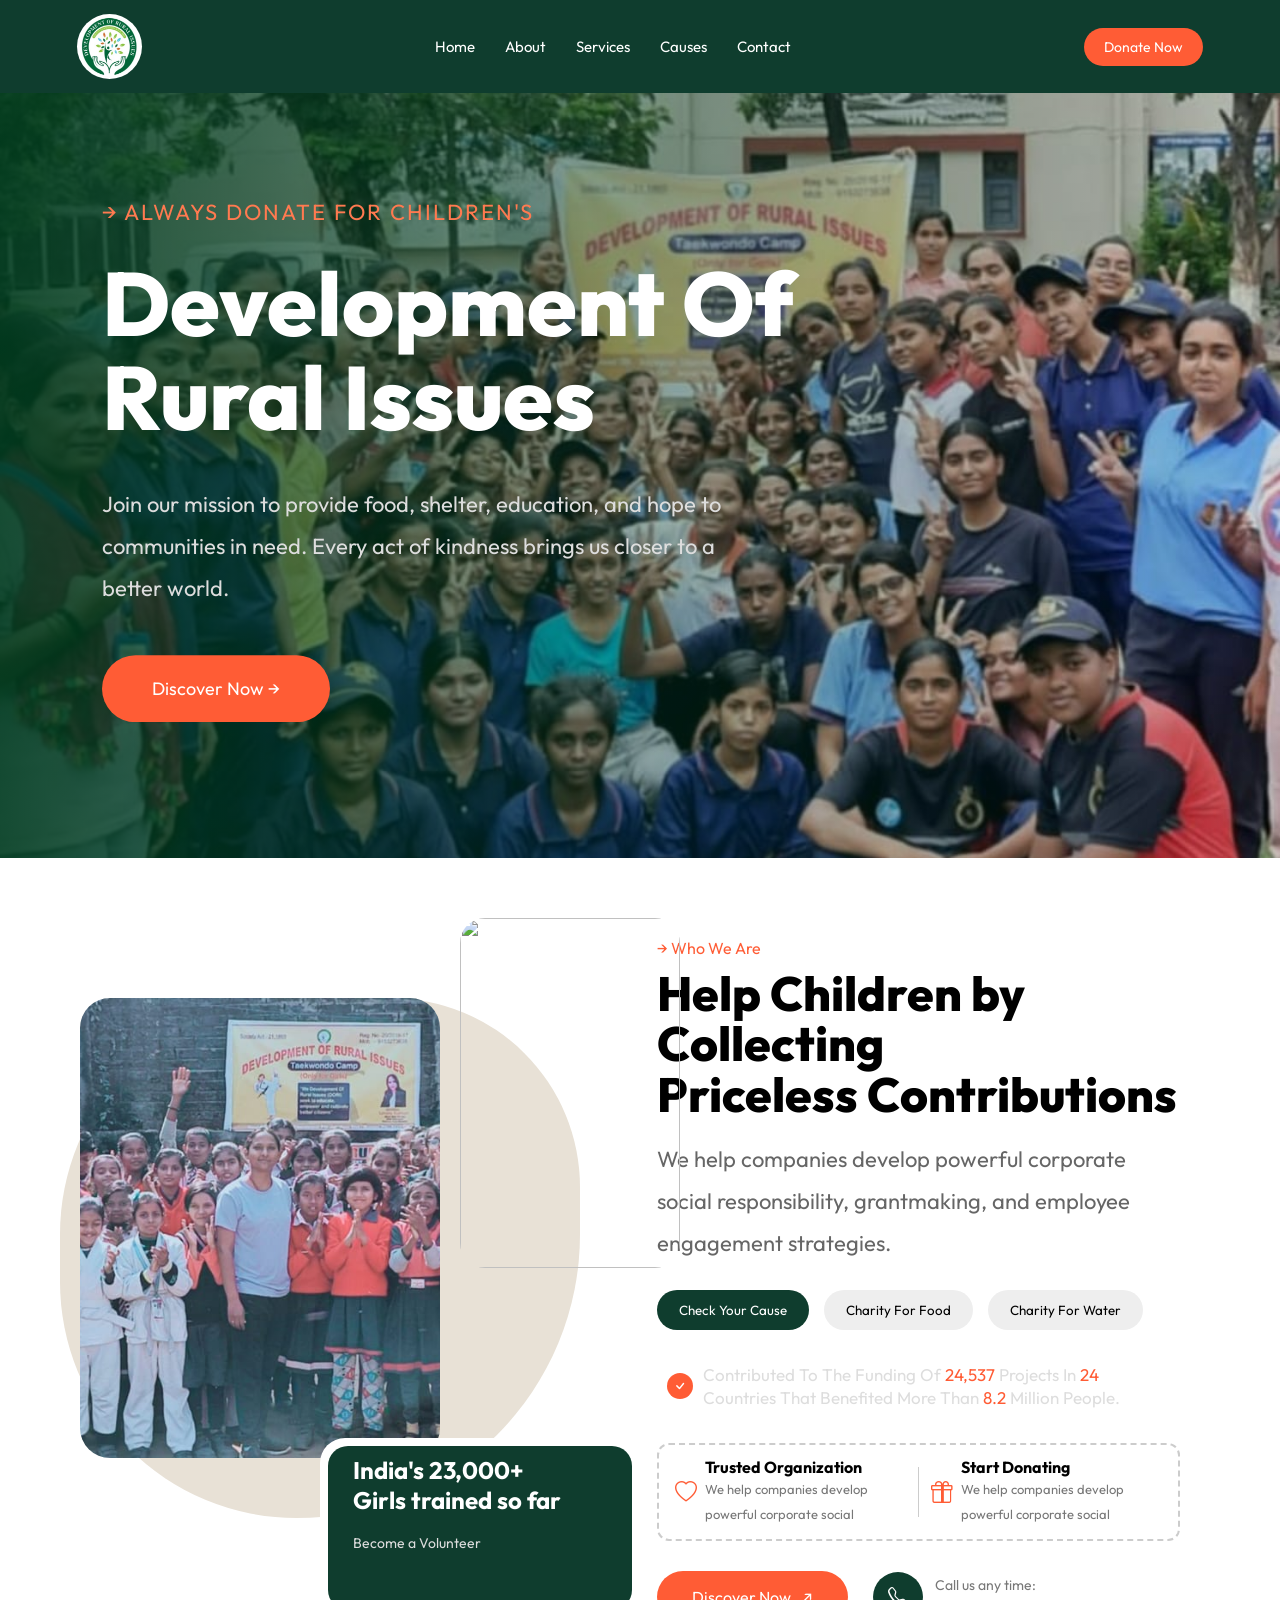
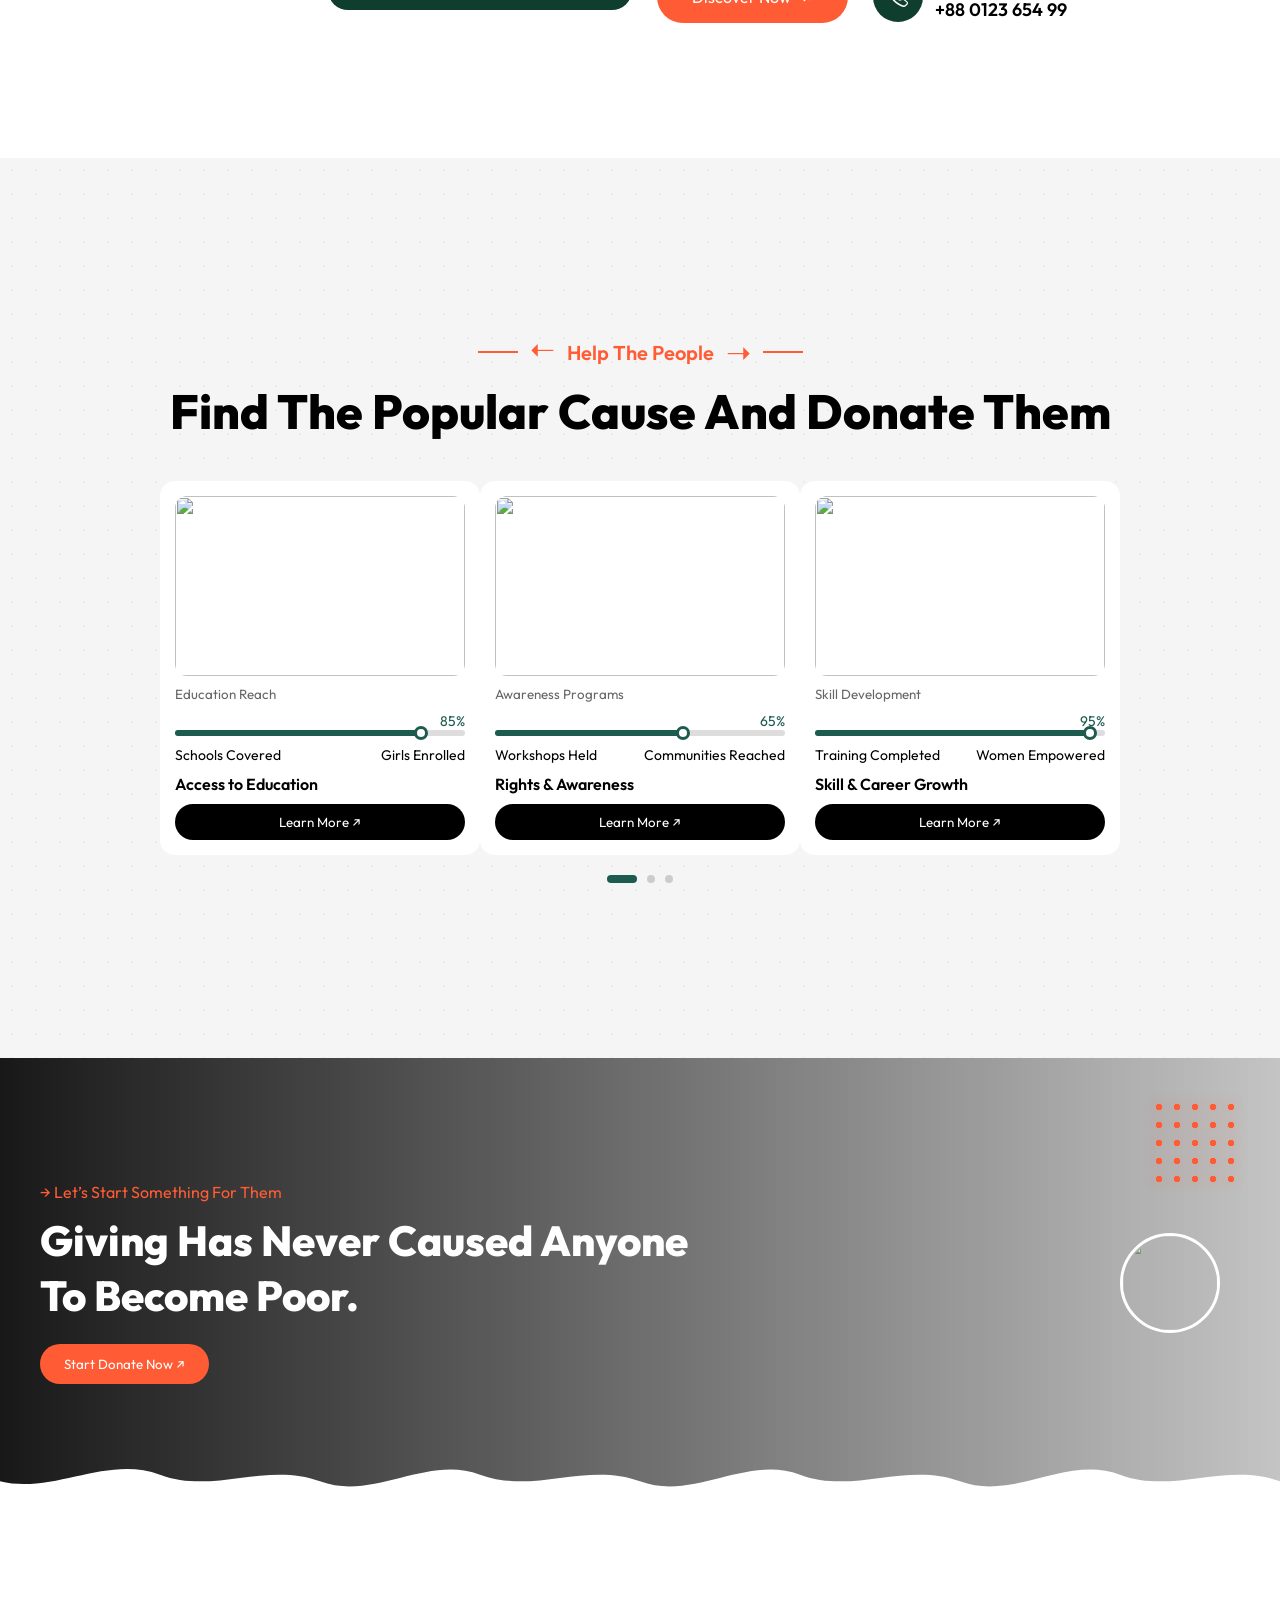
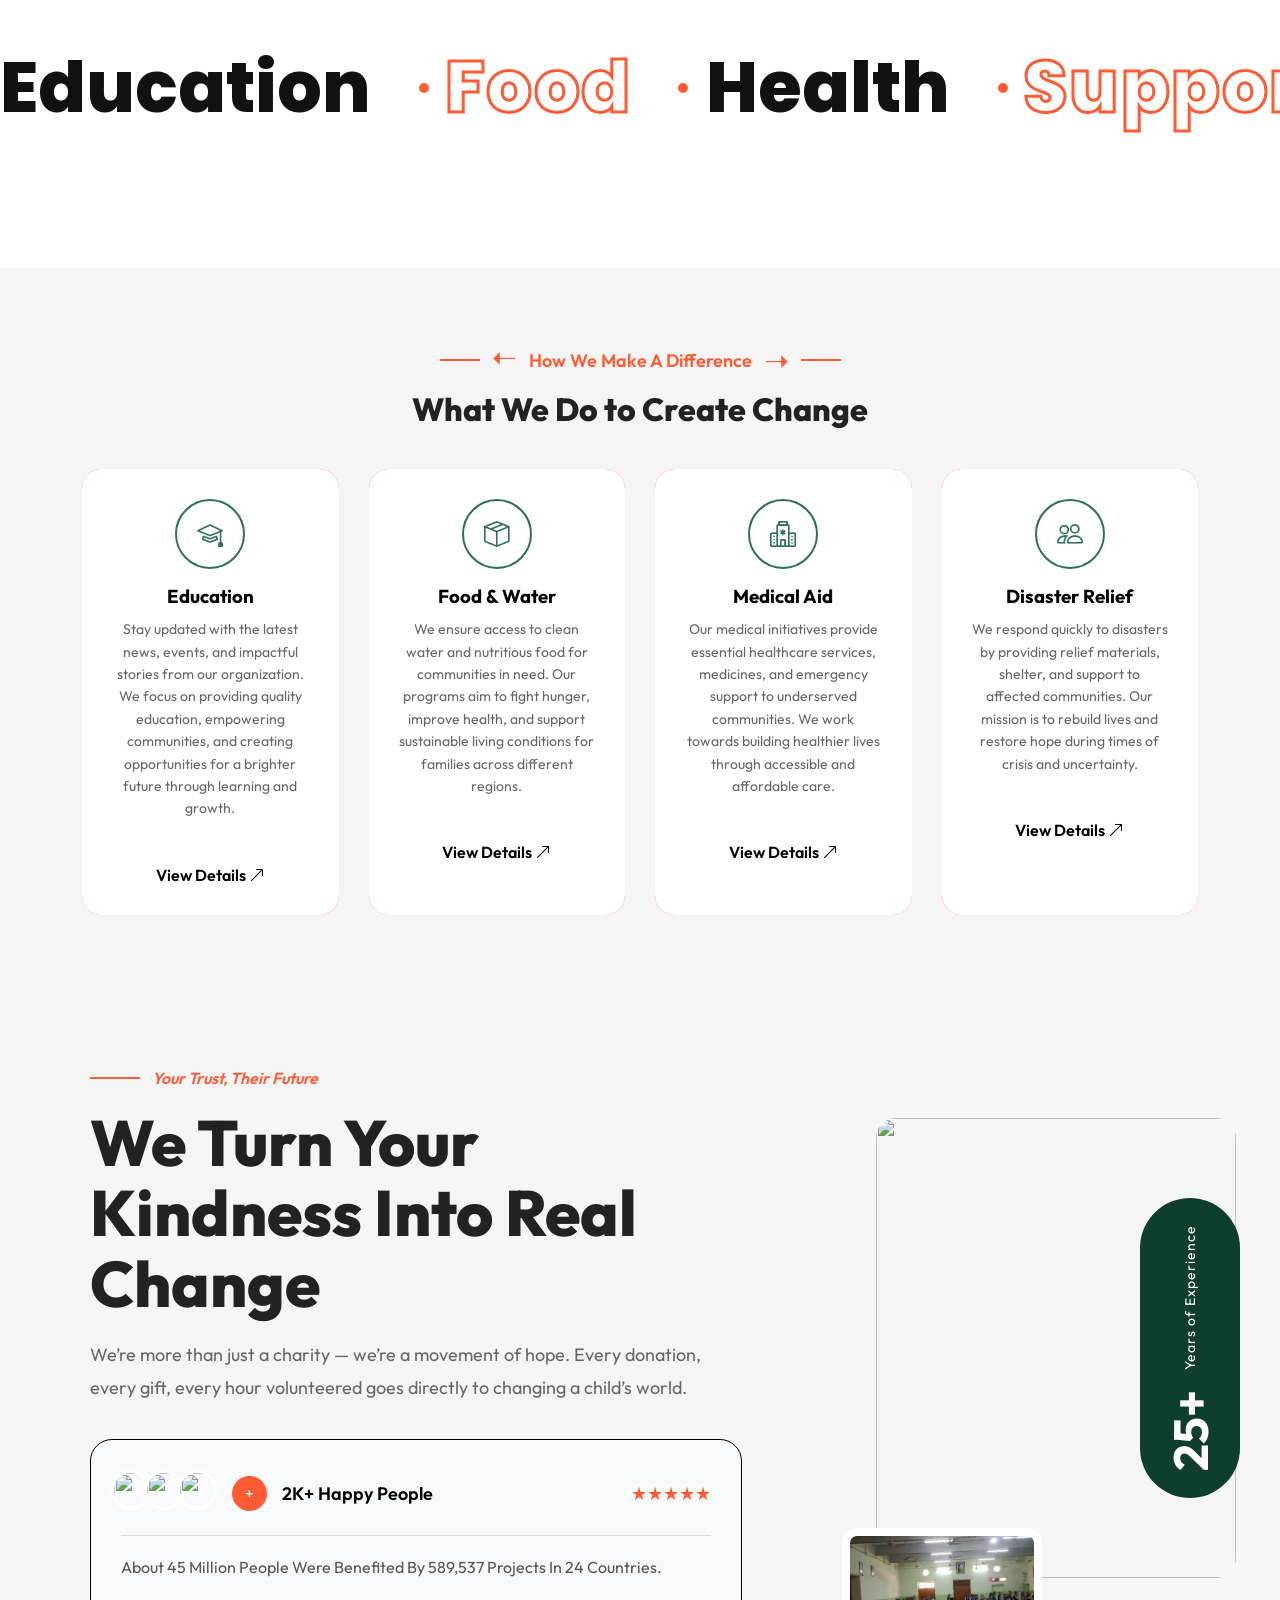
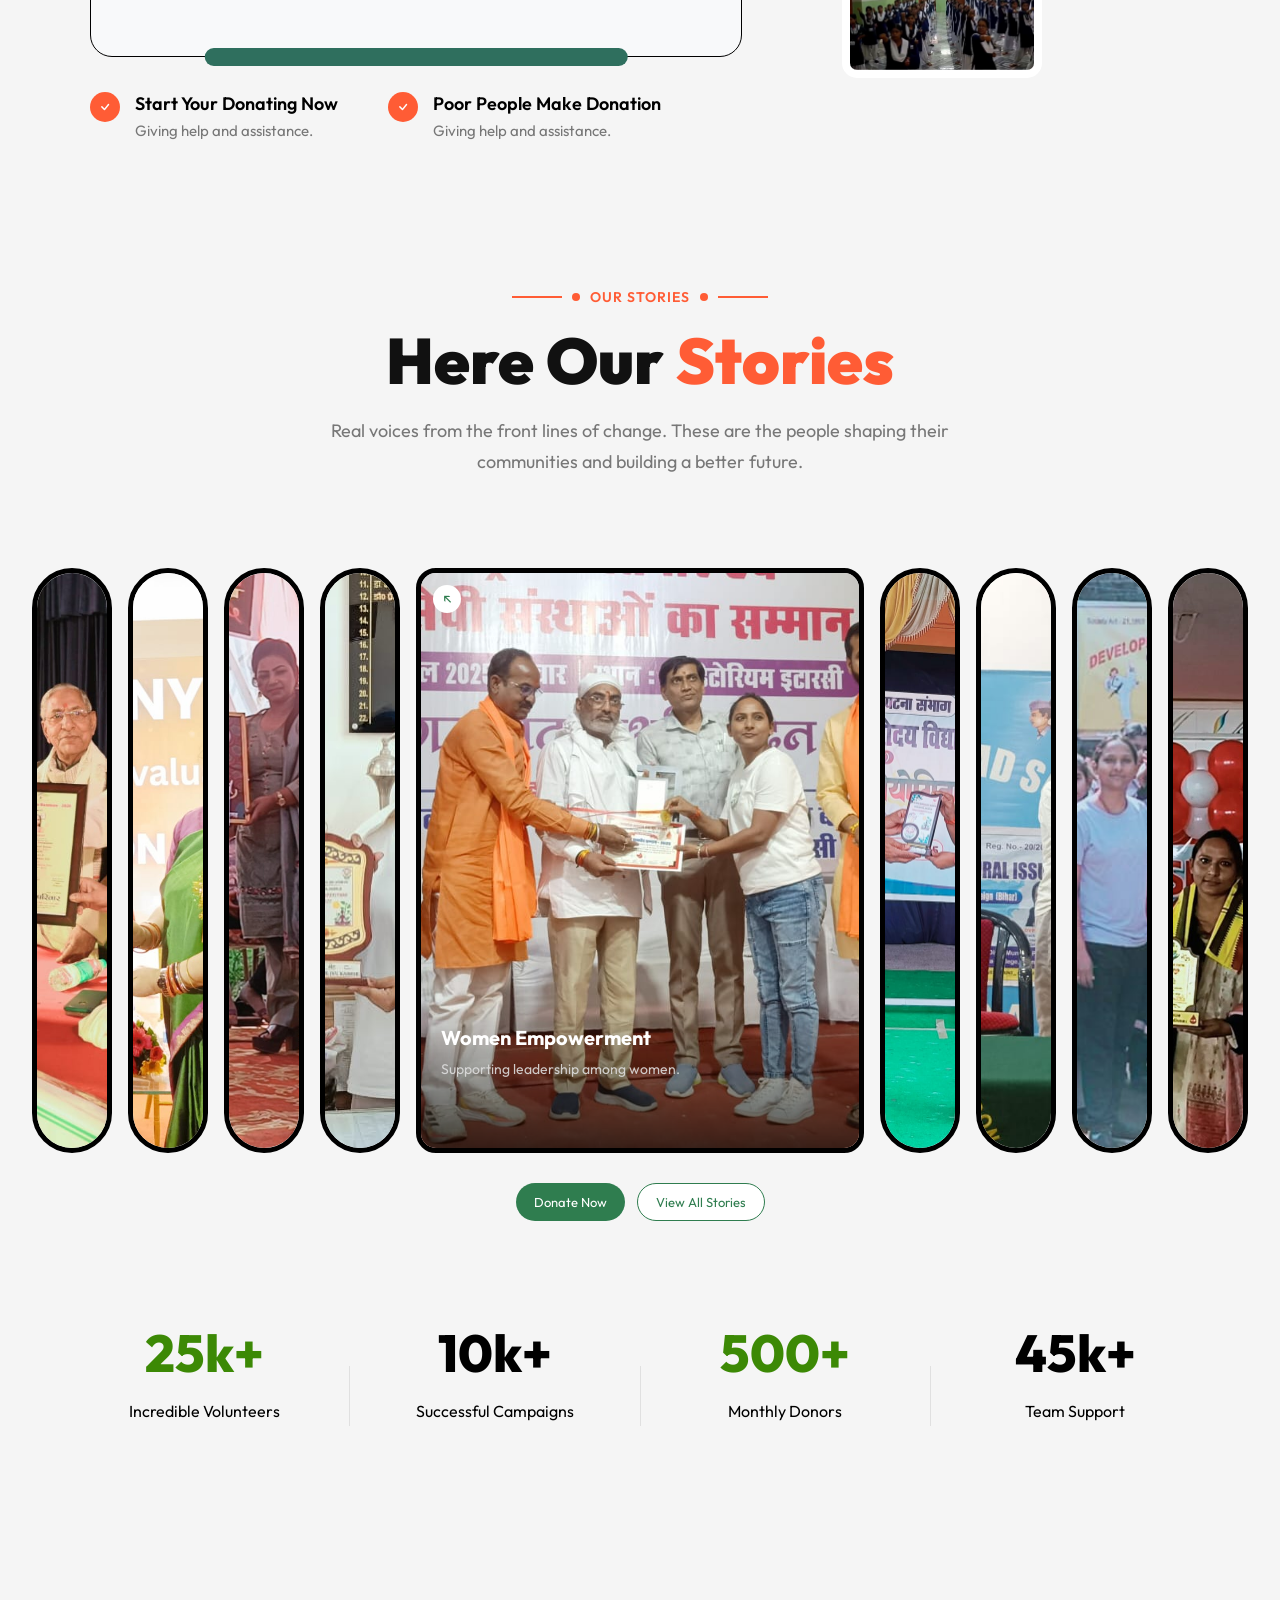
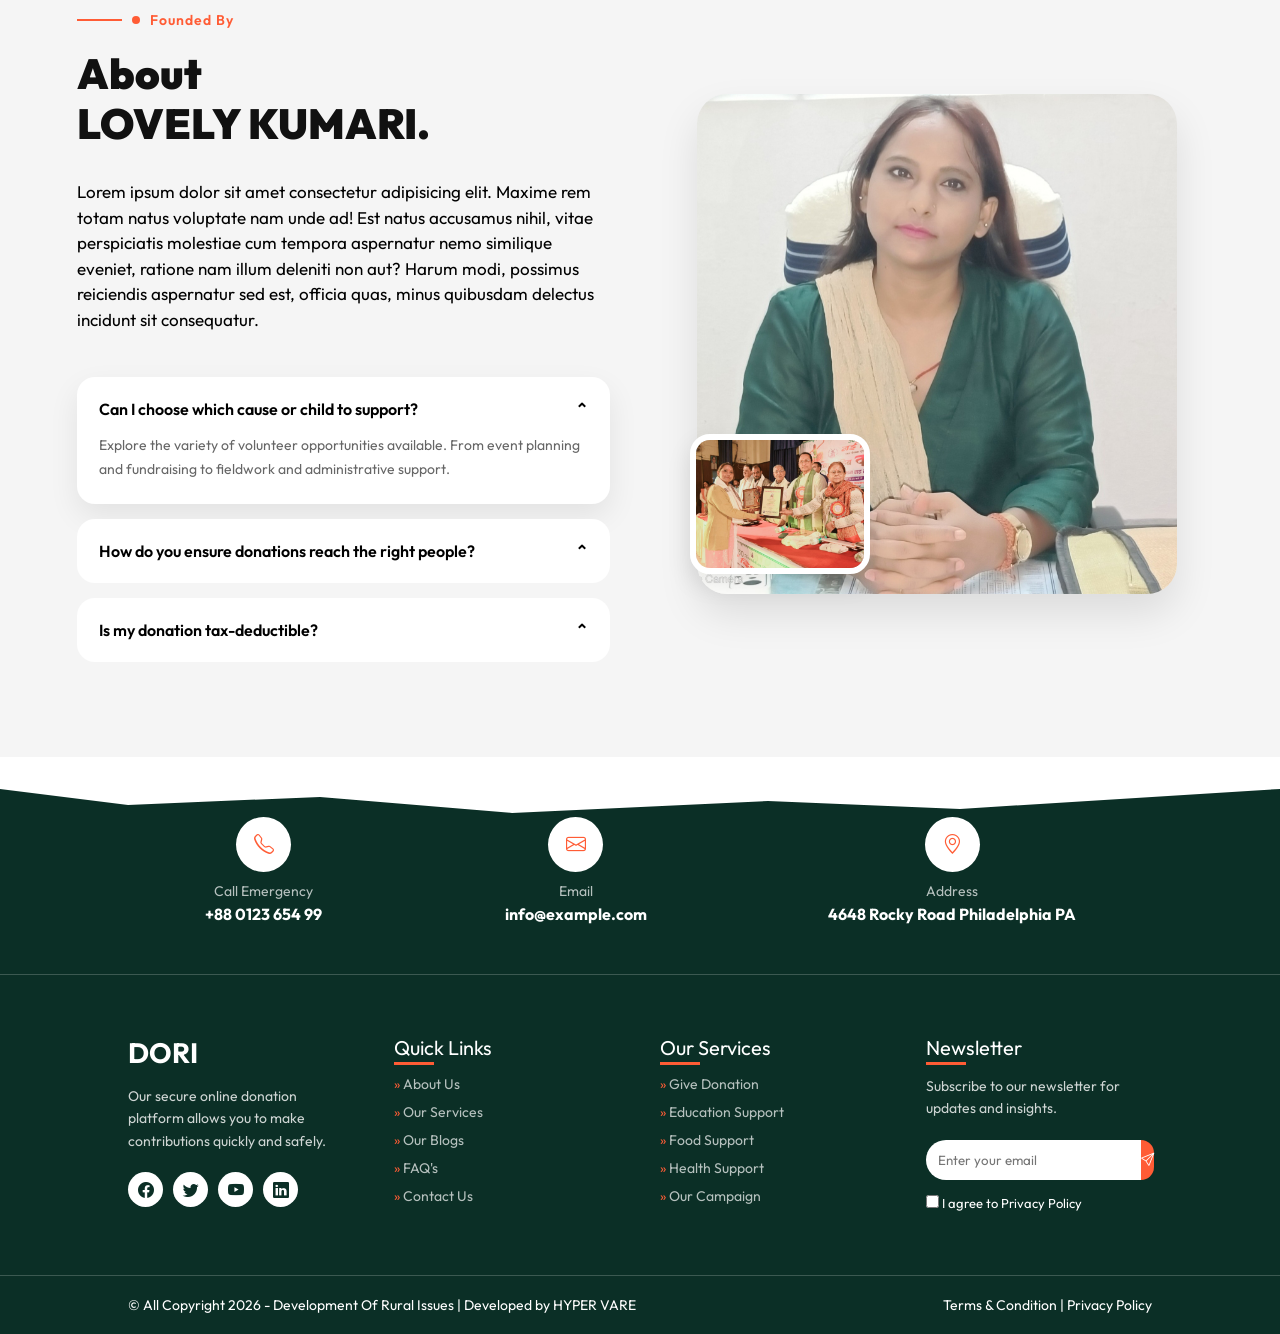
==== commit 2579393e: "Last Updated (12/04/2026 - 5:57 AM) by hypervare" ====
--- a/index.html
+++ b/index.html
@@ -356,7 +356,7 @@
       <i class="bi bi-telephone"></i>
     </div>
 
-    <div class="call-text">
+    <div class="call-text"> 
       <p>Call us any time:</p>
       <h3>+88 0123 654 99</h3>
     </div>
@@ -824,7 +824,7 @@
     <div class="ux-text-item ux-text-filled" data-text="Medical">Medical</div>
     <div class="ux-separator-dot"></div>
 
-    <div class="ux-text-item ux-text-outline" data-text="Donation">Donation</div>
+    <div class="ux-text-item ux-text-outline" data-text="Women Empowerment">Women Empowerment</div>
     <div class="ux-separator-dot"></div>
 
 
@@ -845,7 +845,7 @@
     <div class="ux-text-item ux-text-filled" data-text="Medical">Medical</div>
     <div class="ux-separator-dot"></div>
 
-    <div class="ux-text-item ux-text-outline" data-text="Donation">Donation</div>
+    <div class="ux-text-item ux-text-outline" data-text="Women Empowerment">Women Empowerment</div>
     <div class="ux-separator-dot"></div>
 
   </div>
@@ -1400,7 +1400,7 @@
   <!-- RIGHT -->
   <div class="faq-right">
 
-    <img class="faq-img-main" src="assets/img1.jpeg">
+    <img class="faq-img-main" src="assets/IMG_20260413_052303.jpeg">
 
     <img class="faq-img-small" src="assets/stx1.jpeg">
 
@@ -1492,7 +1492,7 @@
 
     <!-- COL 1 -->
     <div class="ft-col">
-      <div class="ft-logo">Donatix</div>
+      <div class="ft-logo">DORI</div>
       <div class="ft-desc">
         Our secure online donation platform allows you to make contributions quickly and safely.
       </div>
@@ -1550,7 +1550,7 @@
 
   <!-- BOTTOM -->
   <div class="ft-bottom">
-    <div>© 2025 Donatix</div>
+    <div>© All Copyright 2026 - Development Of Rural Issues | Developed by <a href="https://hypervare.com" style="color: white; text-decoration: none;">HYPER VARE</a></div>
     <div>Terms & Condition | Privacy Policy</div>
   </div>
 
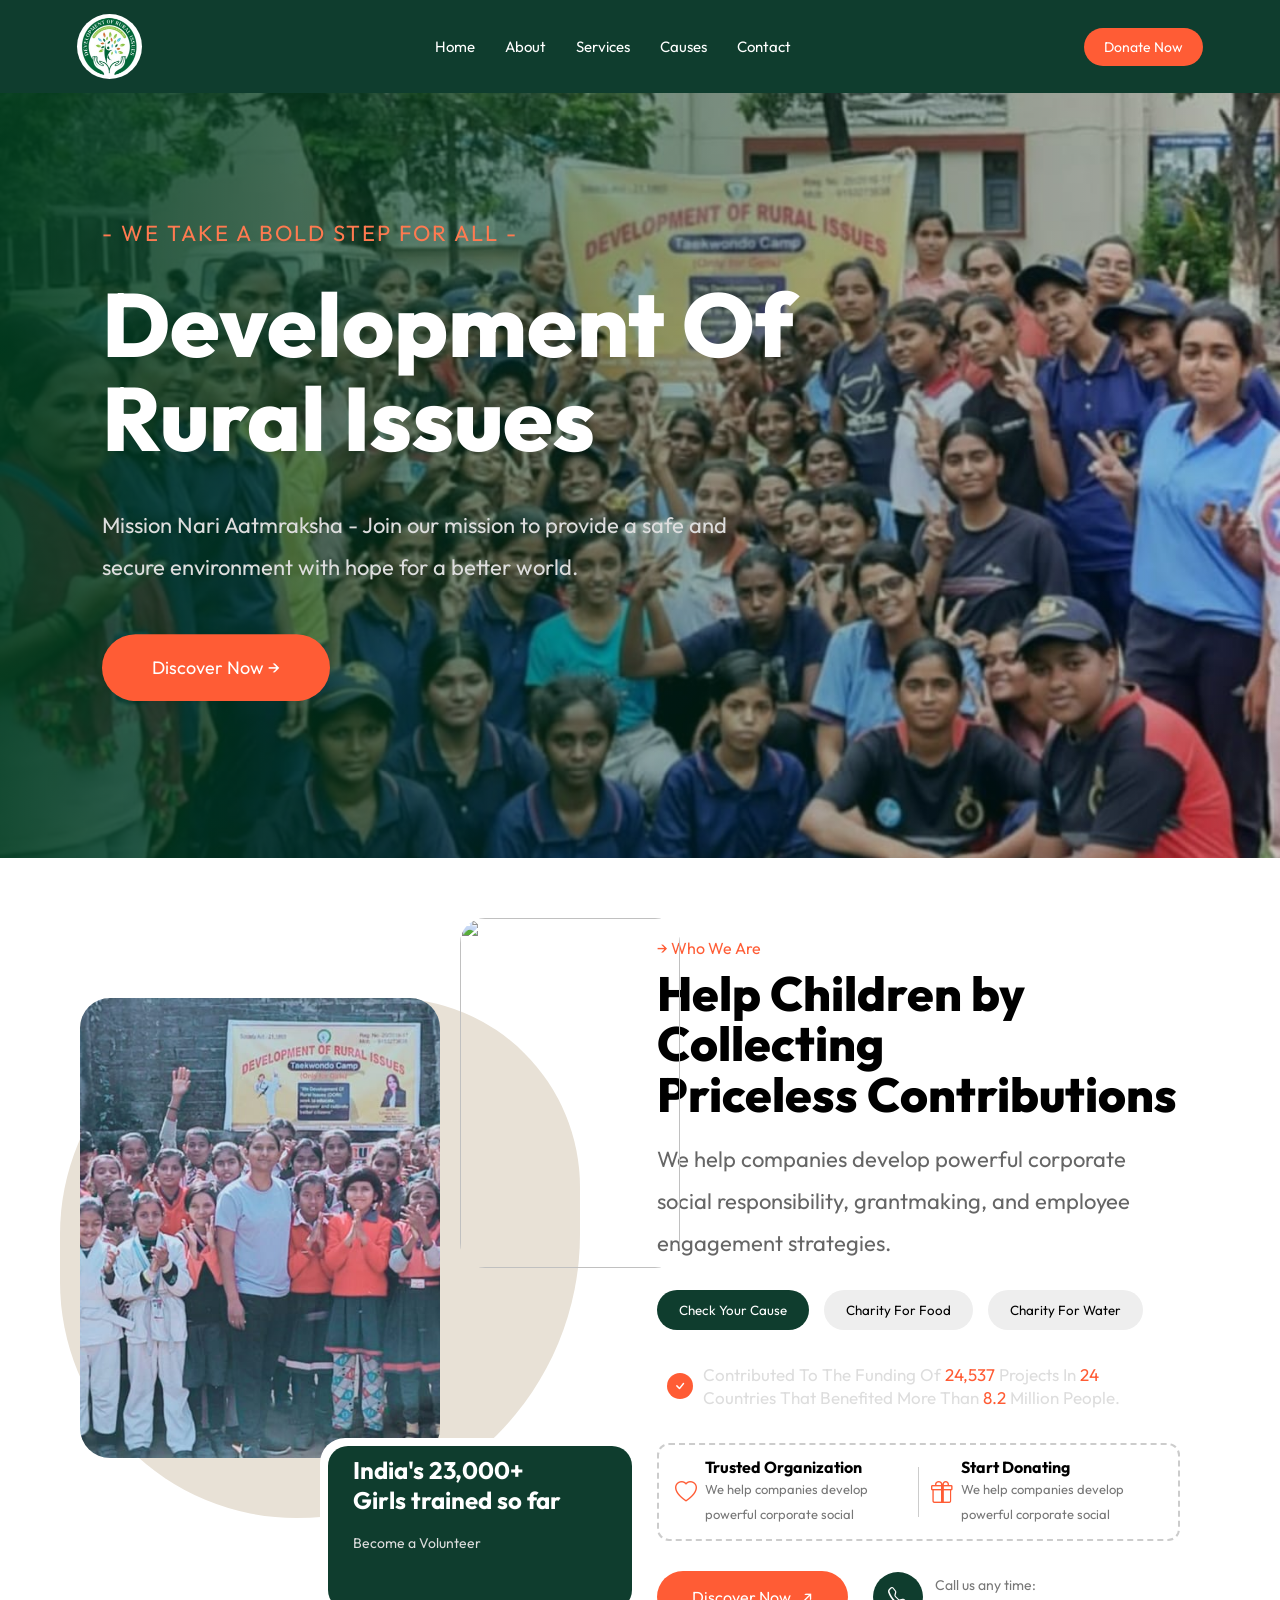
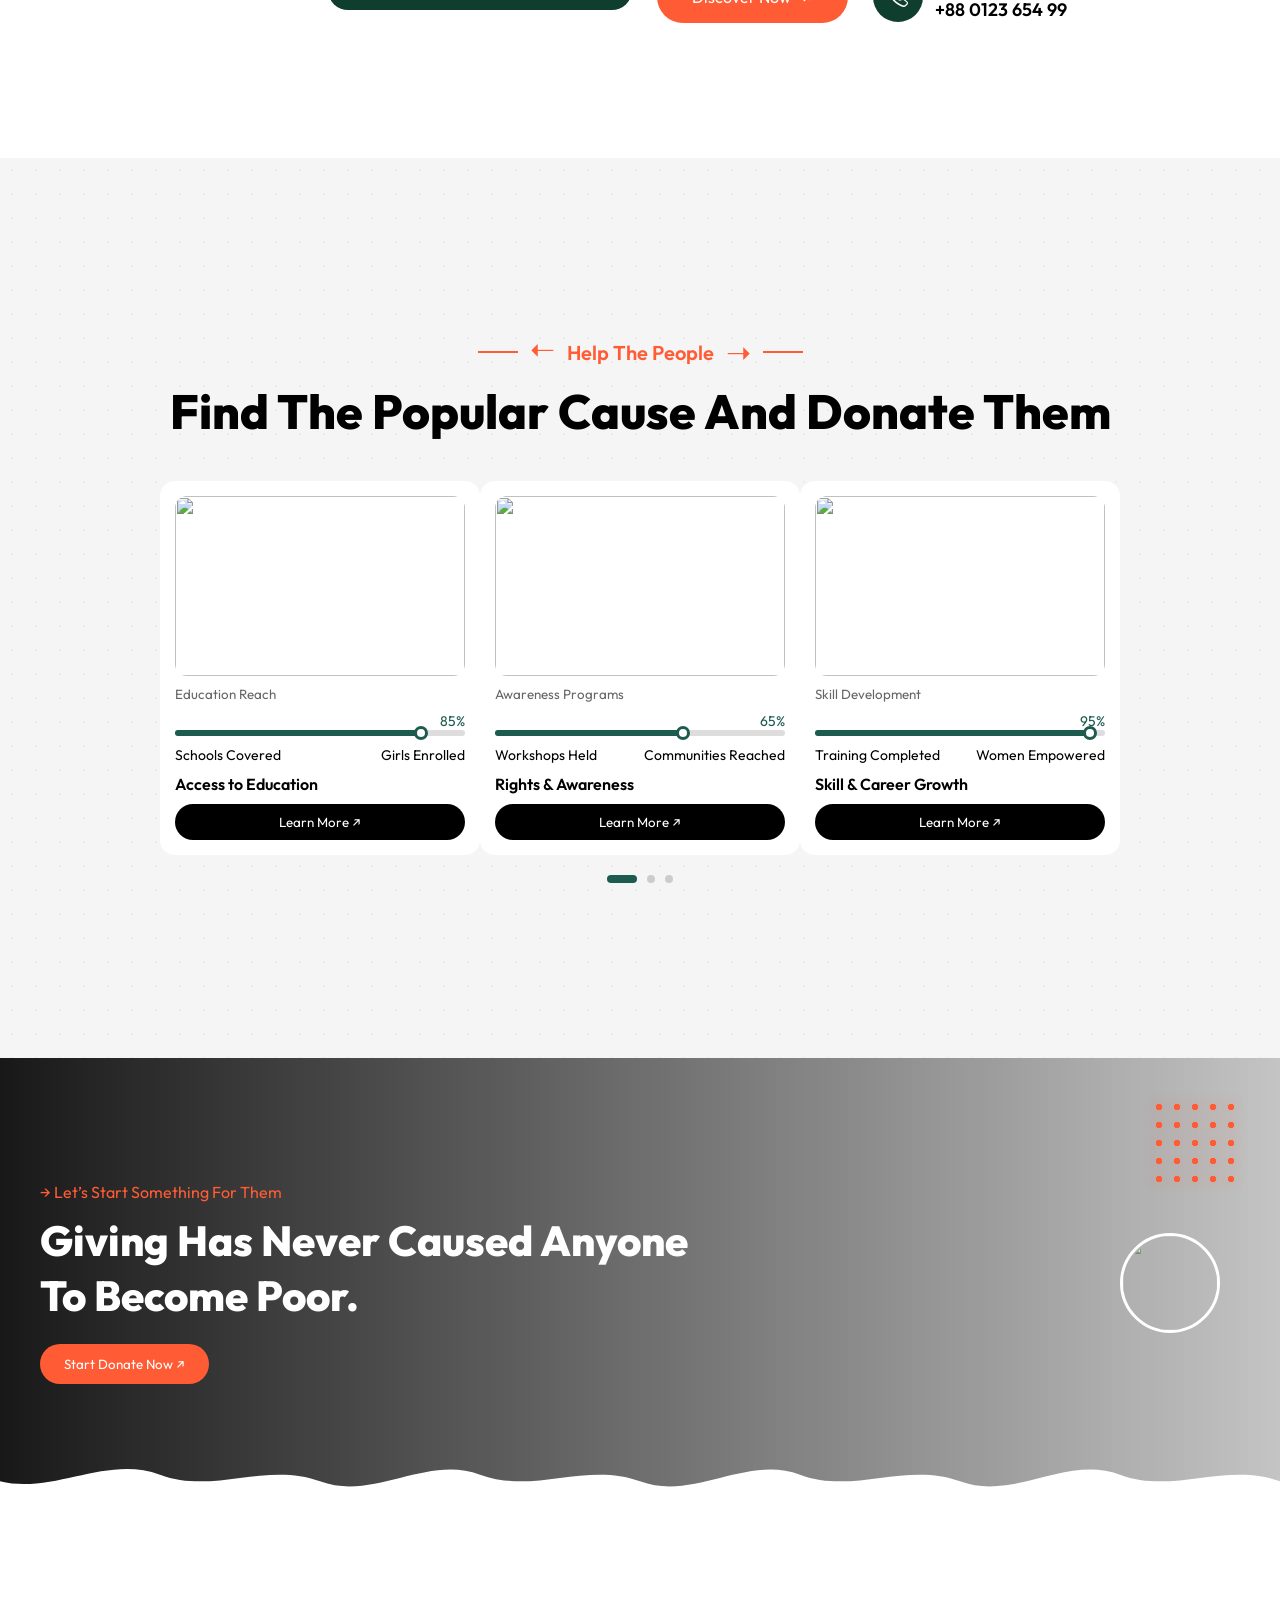
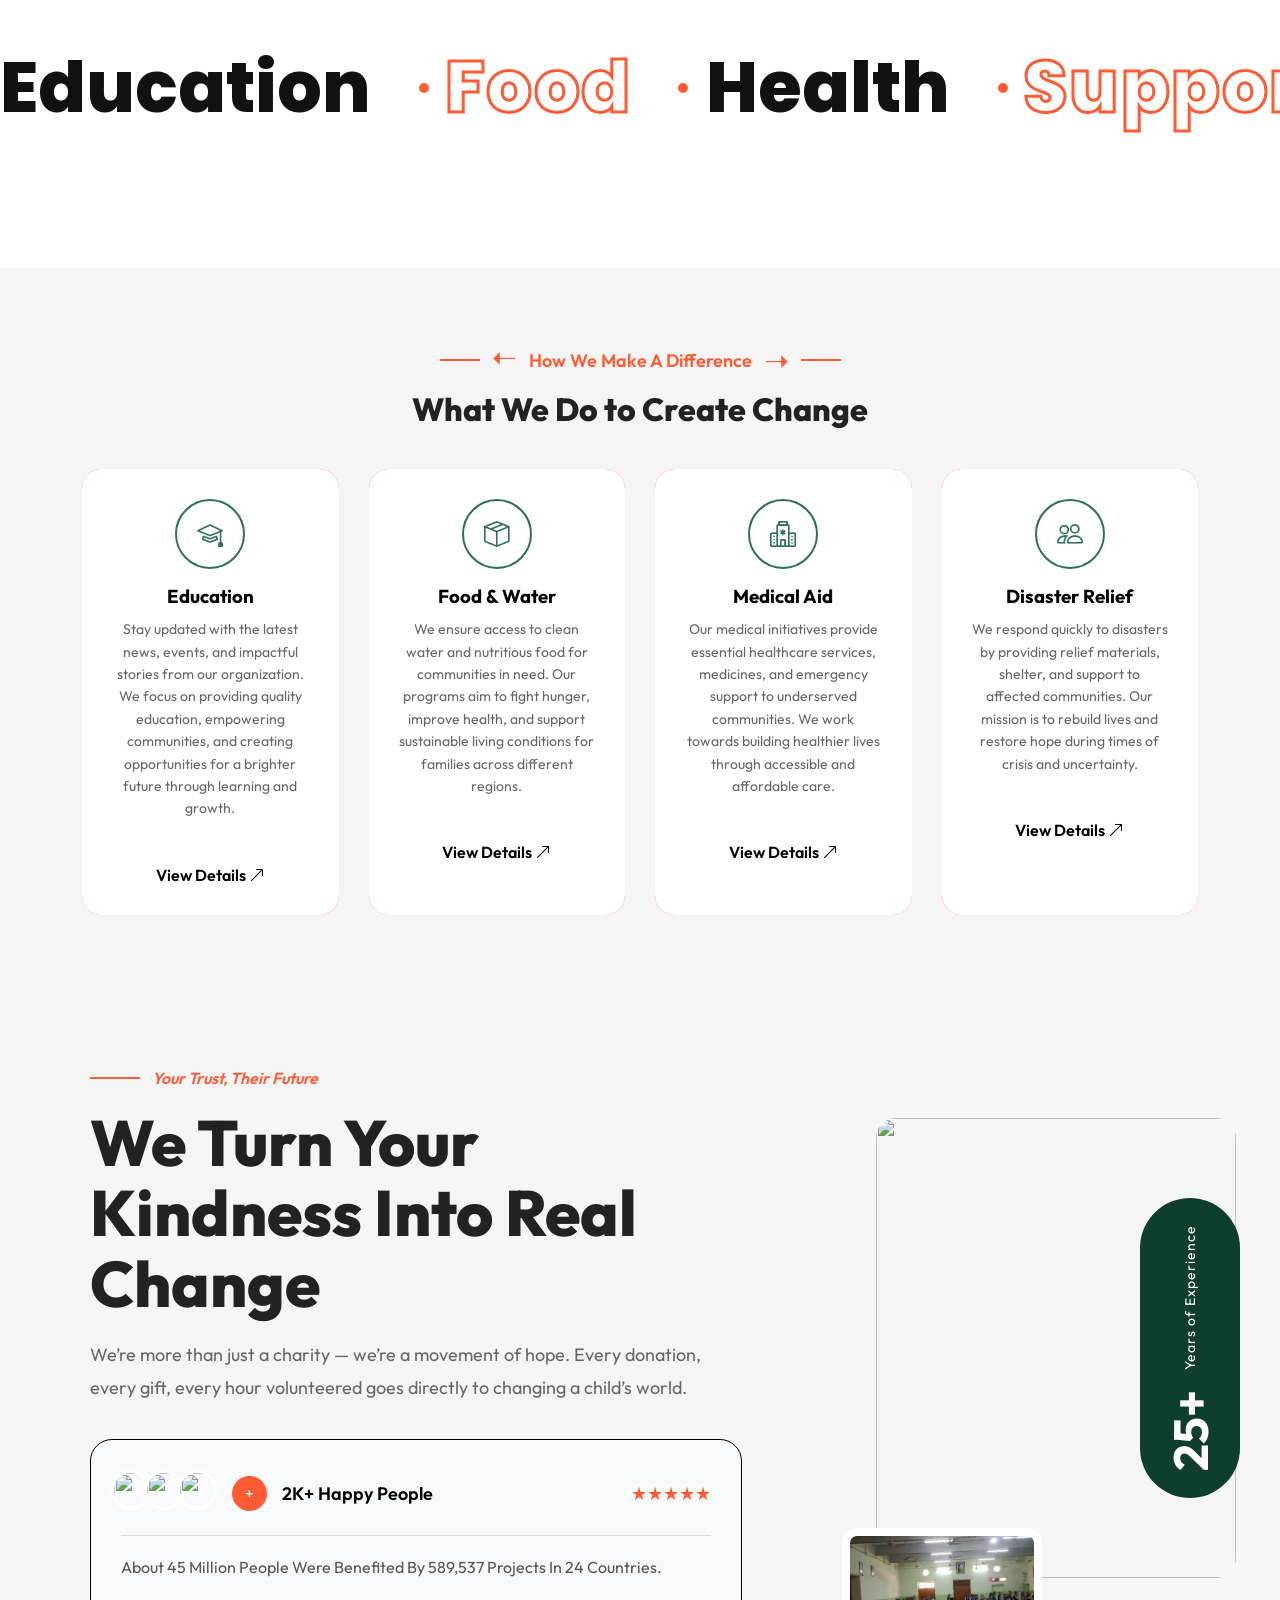
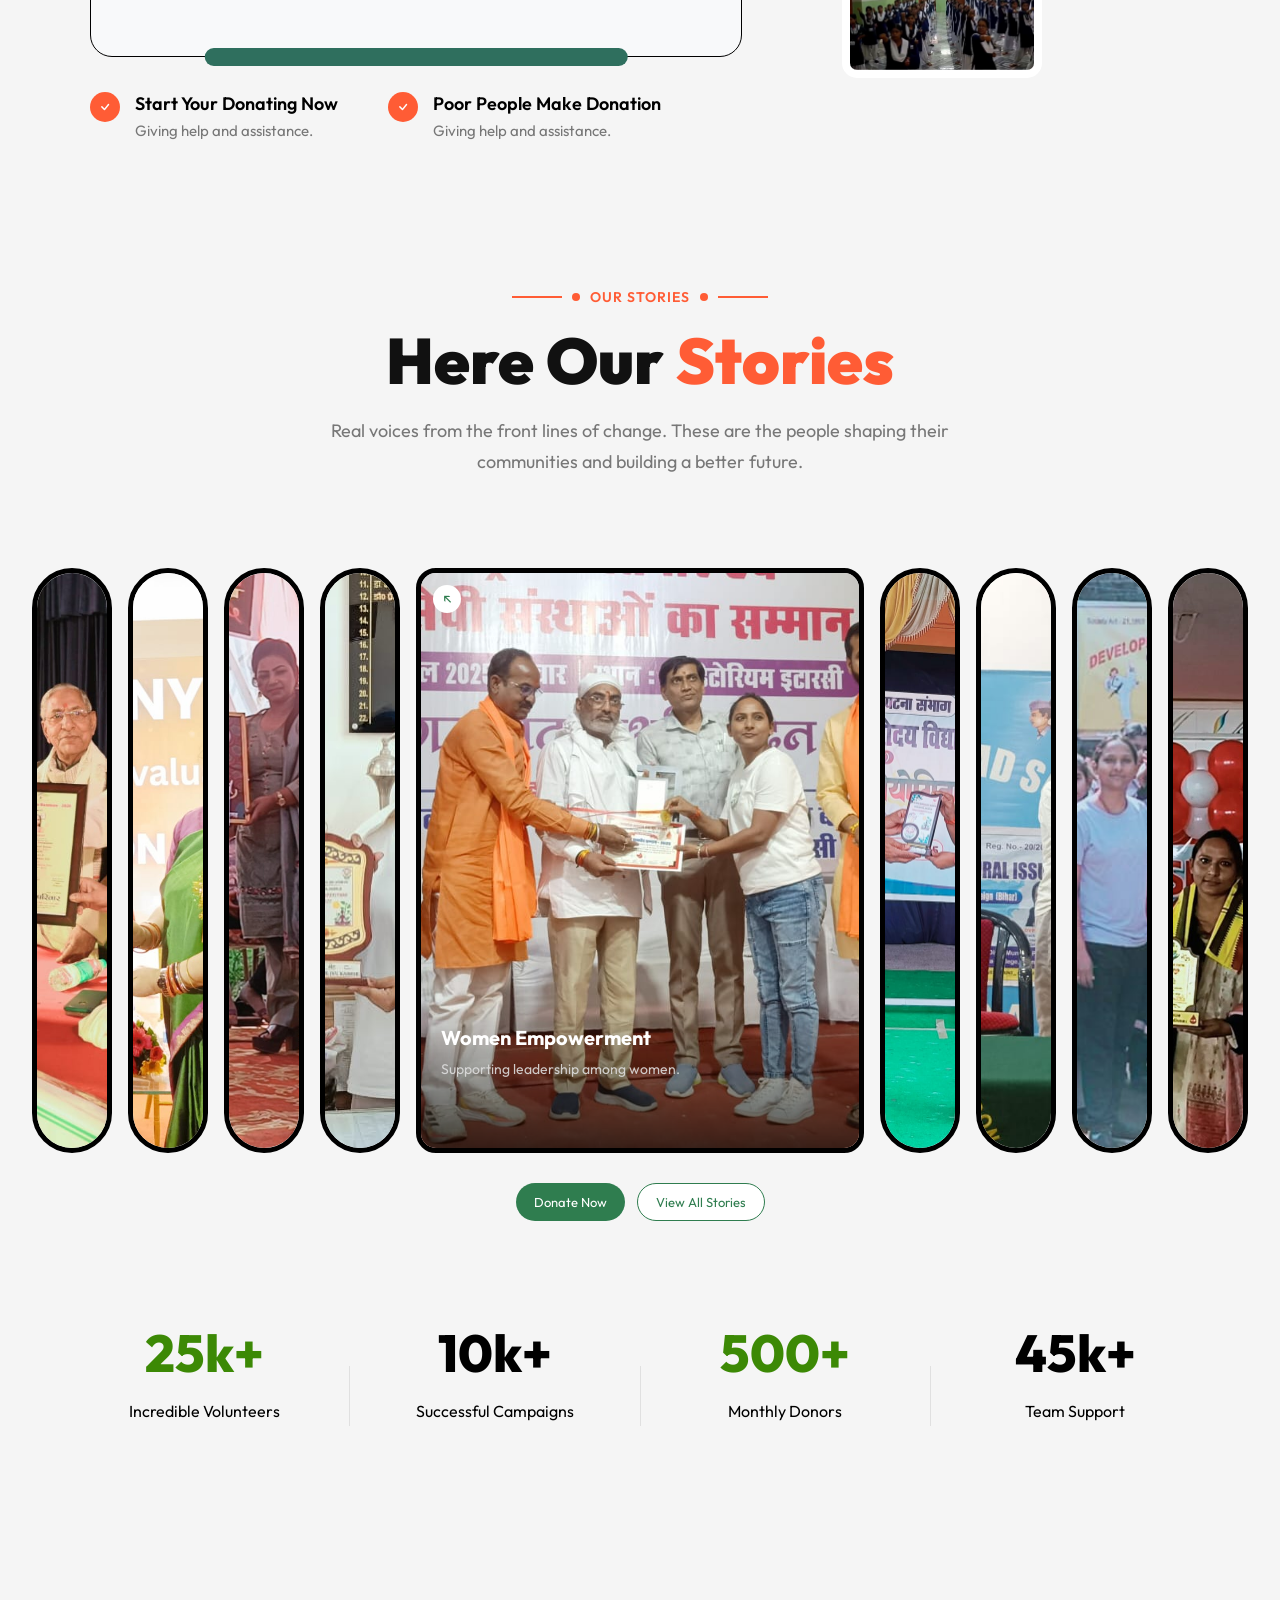
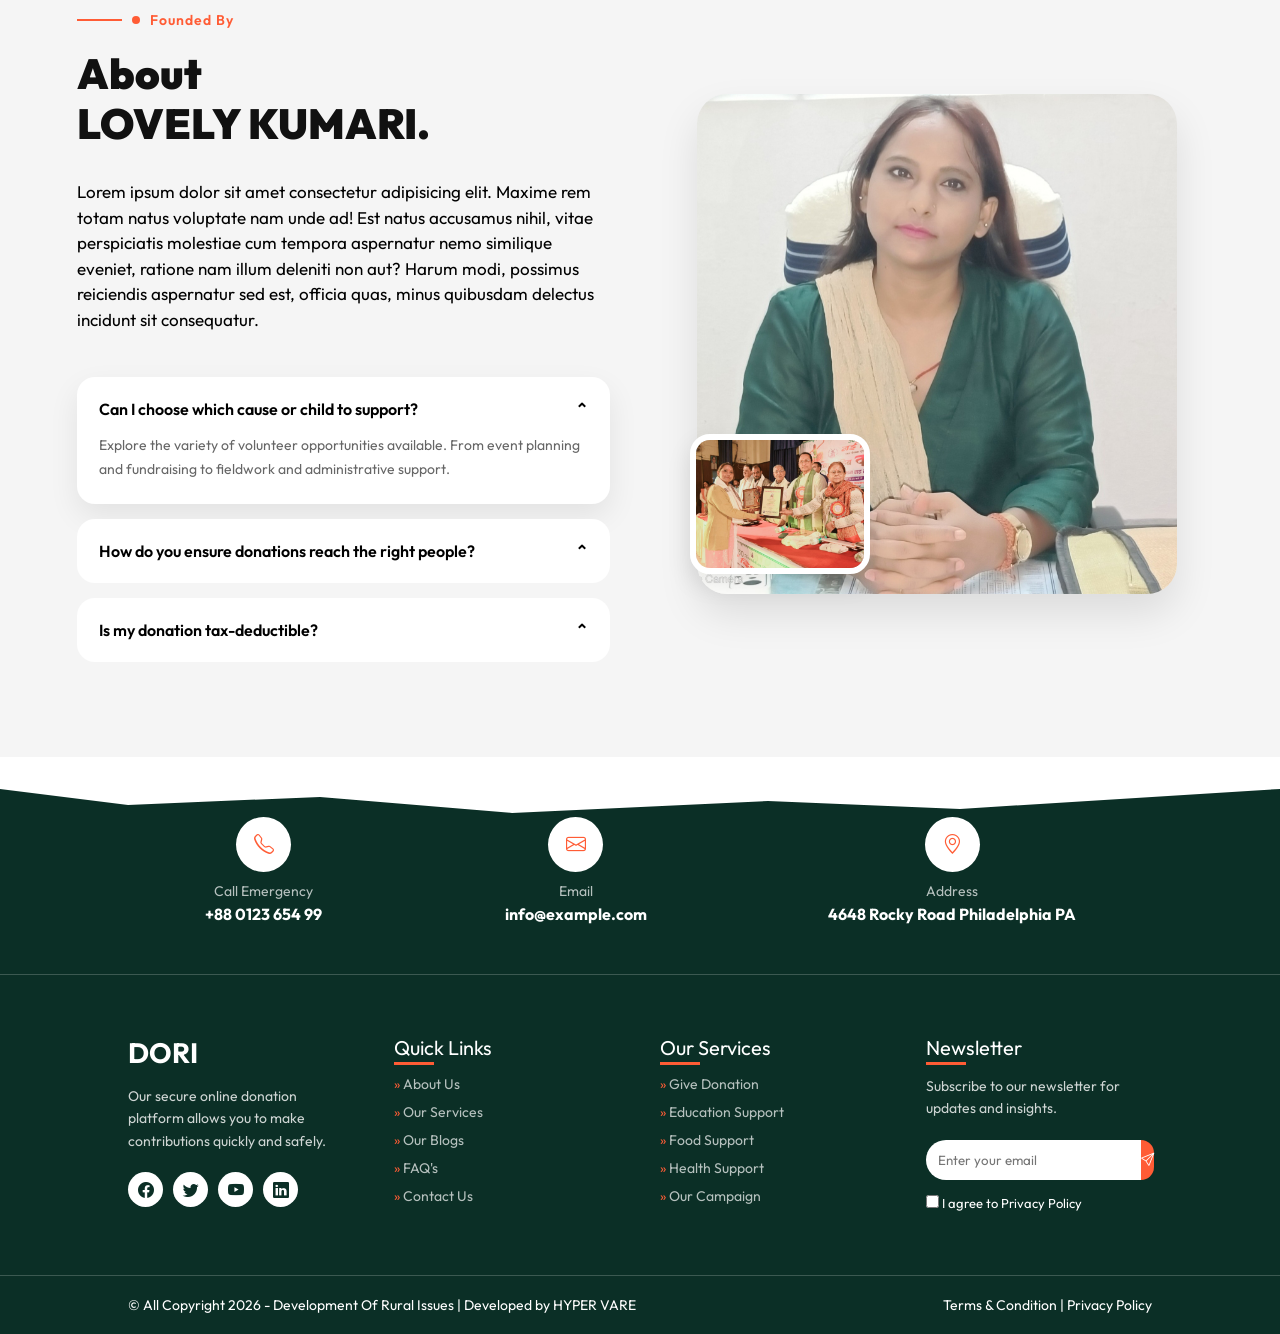
==== commit e5727916: "Last Update (13/04/2026 - 06:28 AM) by hypervare" ====
--- a/index.html
+++ b/index.html
@@ -5,12 +5,12 @@
 <meta name="viewport" content="width=device-width, initial-scale=1.0">
 <link rel="stylesheet" href="https://cdn.jsdelivr.net/npm/bootstrap-icons@1.13.1/font/bootstrap-icons.min.css">
 <link href="https://fonts.googleapis.com/css2?family=Poppins:wght@700;800&display=swap" rel="stylesheet">
-
+<link rel="shortcut icon" href="assets/image29.png" type="image/x-icon">
 <!-- Google Font -->
 <link href="https://fonts.googleapis.com/css2?family=Outfit:wght@300;400;600;800&display=swap" rel="stylesheet">
 <link rel="stylesheet" href="index.css">
 
-<title>Charity Hero</title>
+<title>DORI - Development Of Rural Issues</title>
 
 
 </head>
@@ -132,18 +132,16 @@
 
     <div class="content">
       <div class="top-part">
-        <div class="tagline">→ Always Donate For Children's</div>
+        <div class="tagline">- We Take A Bold Step For All -</div>
         <h1>Development Of Rural Issues
         </h1>
       </div>
 
       <div class="bottom-part">
         <p>
-          Join our mission to provide food, shelter, education, and hope 
-          to communities in need. Every act of kindness brings us closer 
-          to a better world.
+          Mission Nari Aatmraksha - Join our mission to provide a safe and secure environment with hope for a better world.
         </p>
-        <button class="btn"><span>Discover Now →</span></button>
+        <a href="#about"><button class="btn"><span>Discover Now →</span></button></a>
       </div>
     </div>
   </div>
@@ -154,7 +152,7 @@
 
     <div class="content">
       <div class="top-part">
-        <div class="tagline">→ Always Donate For Children's</div>
+        <div class="tagline">- We Take A Bold Step For All -</div>
         <h1>Your Kindness Can Light Up Lives</h1>
       </div>
 
@@ -171,7 +169,7 @@
 
     <div class="content">
       <div class="top-part">
-        <div class="tagline">→ Always Donate For Children's</div>
+        <div class="tagline">- We Take A Bold Step For All -</div>
         <h1>Your Kindness Can Light Up Lives</h1>
       </div>
 
@@ -188,7 +186,7 @@
 
     <div class="content">
       <div class="top-part">
-        <div class="tagline">→ Always Donate For Children's</div>
+        <div class="tagline">- We Take A Bold Step For All -</div>
         <h1>Your Kindness Can Light Up Lives</h1>
       </div>
 
@@ -260,7 +258,7 @@
 
 
 
-<div class="section">
+<div class="section" id="about">
 
   <div class="left">
 
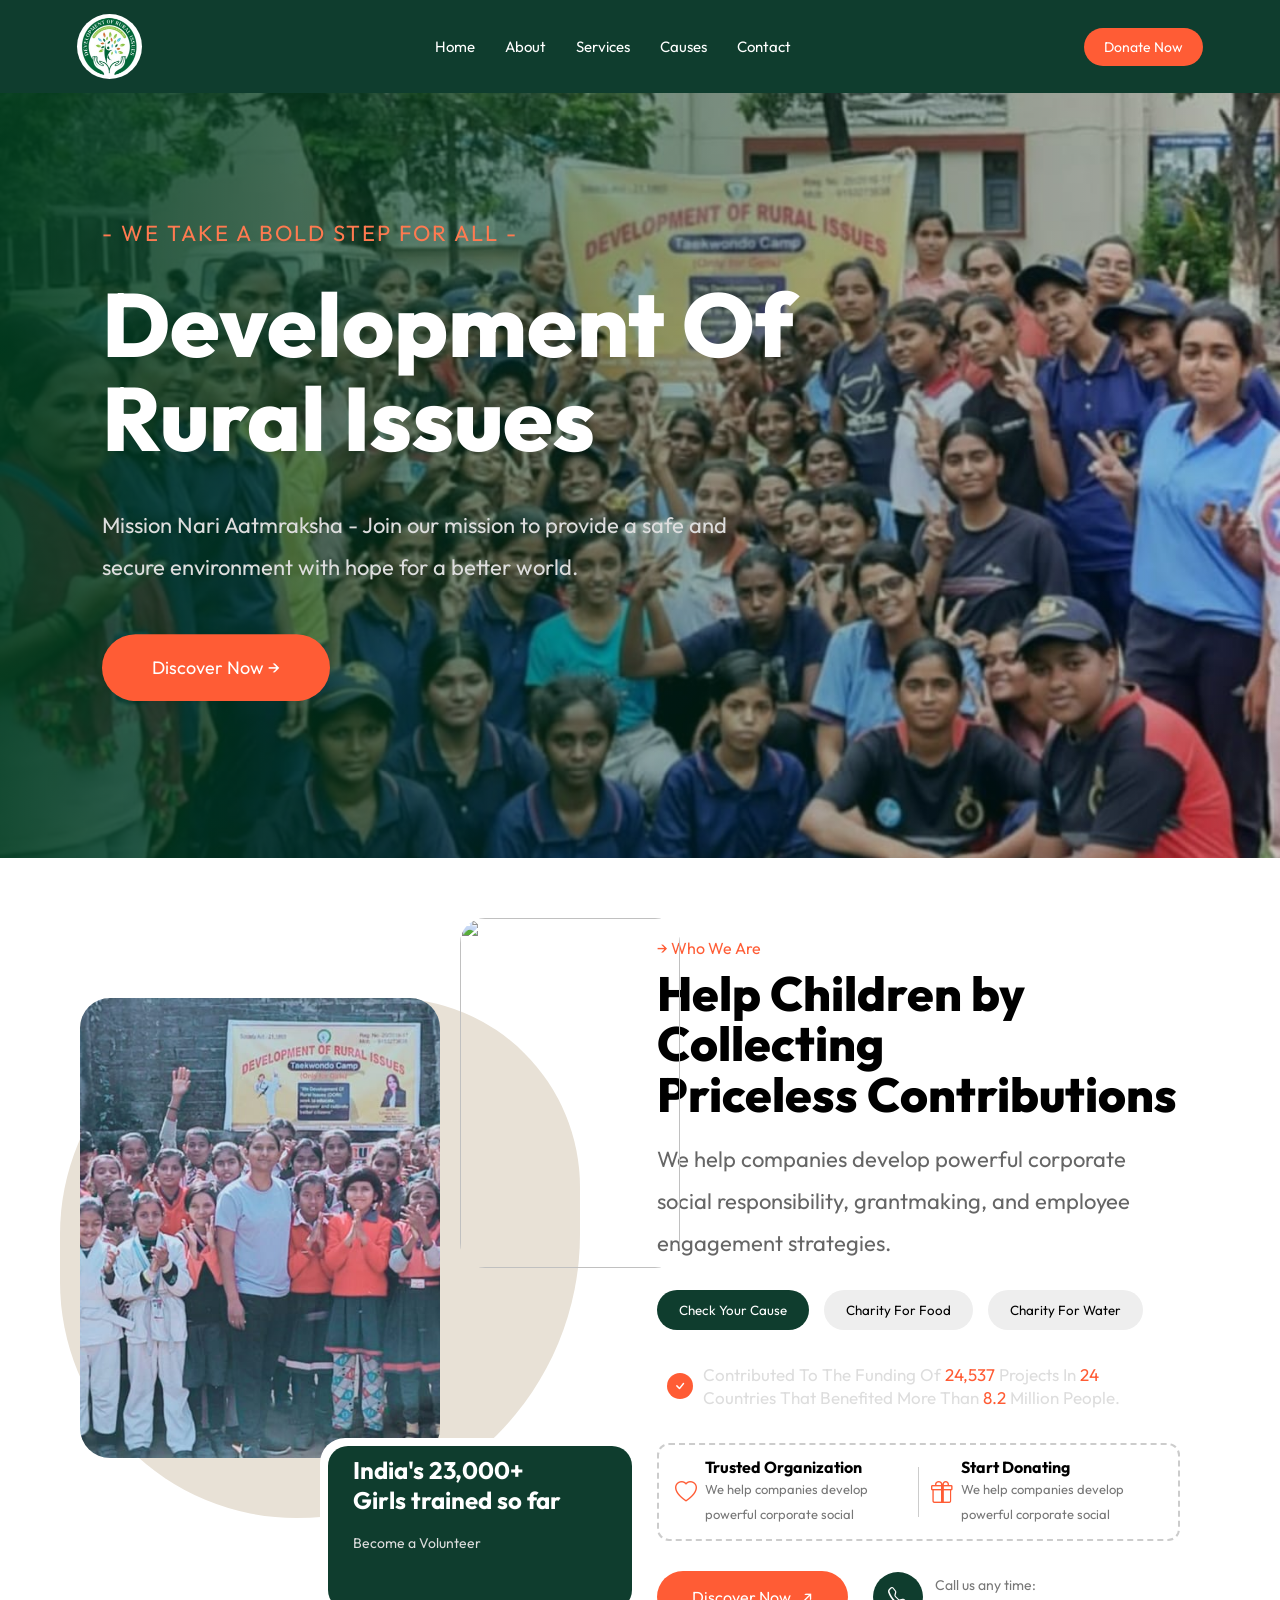
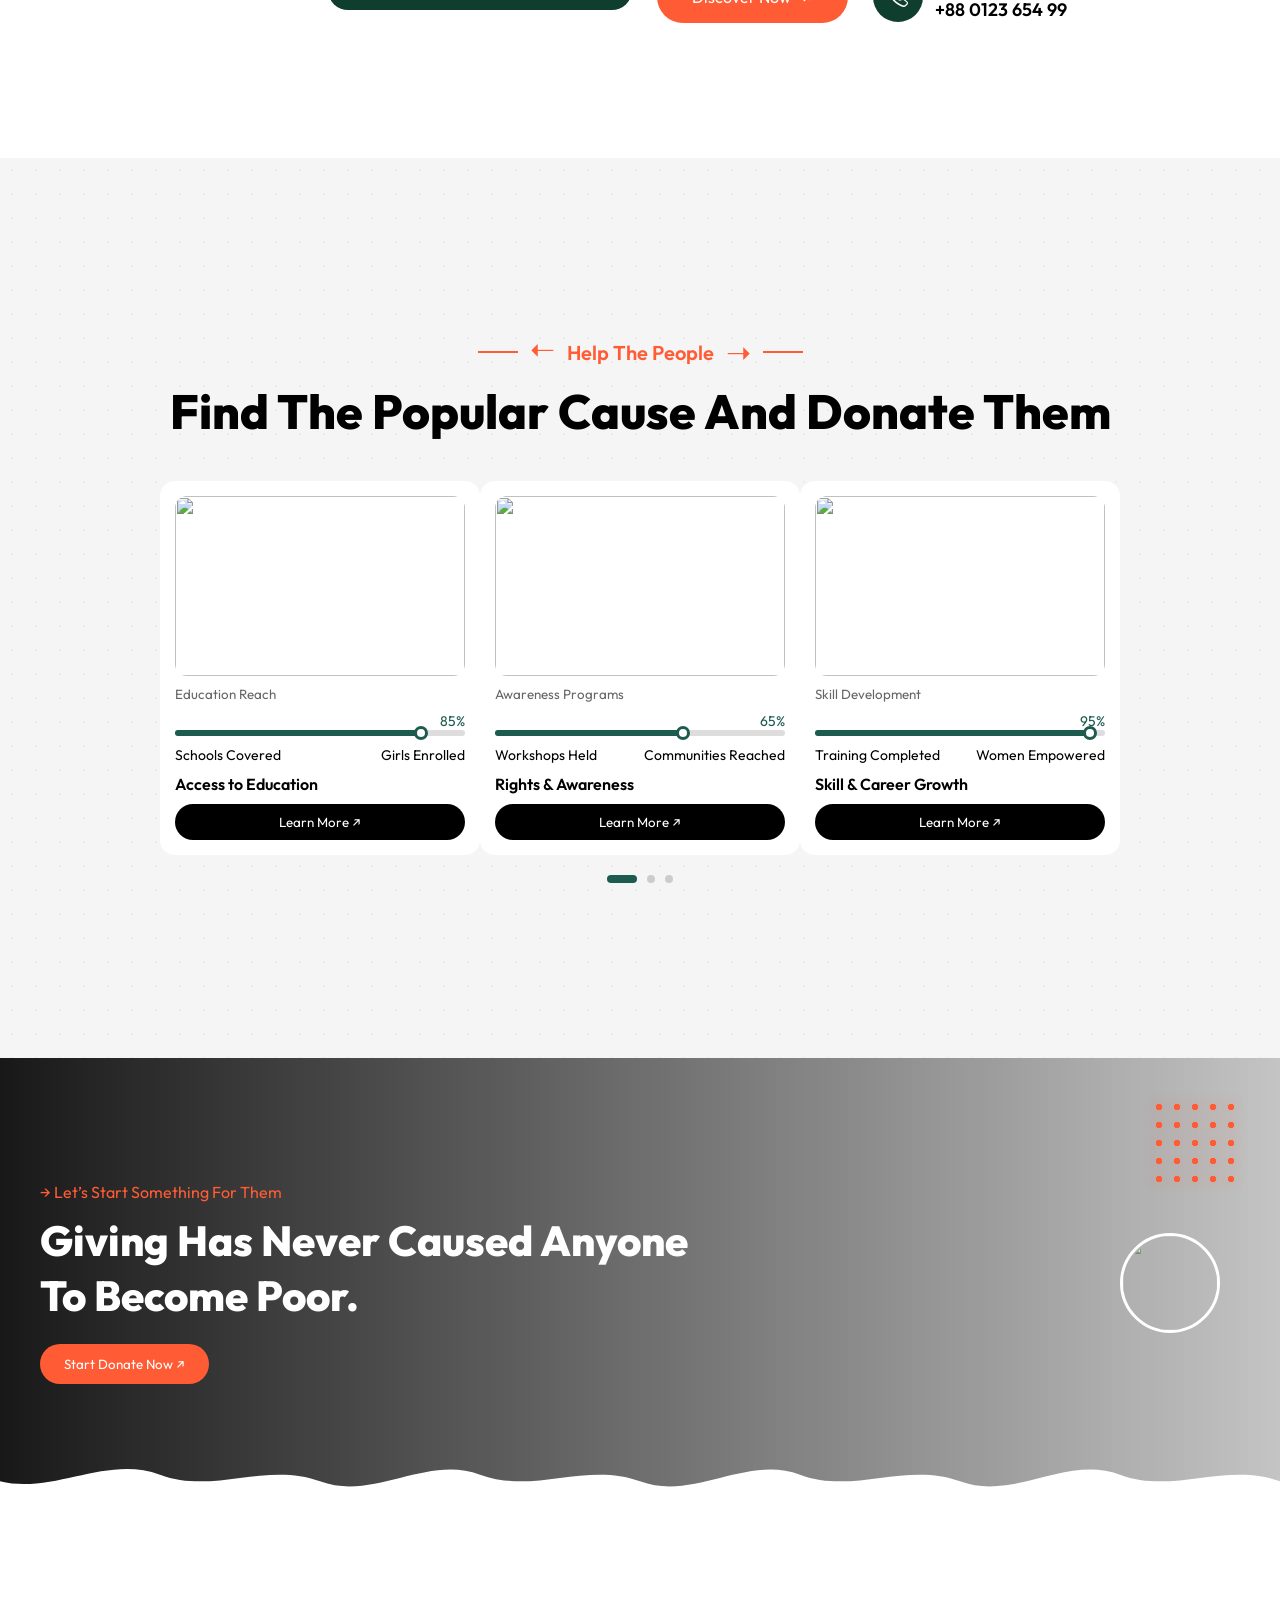
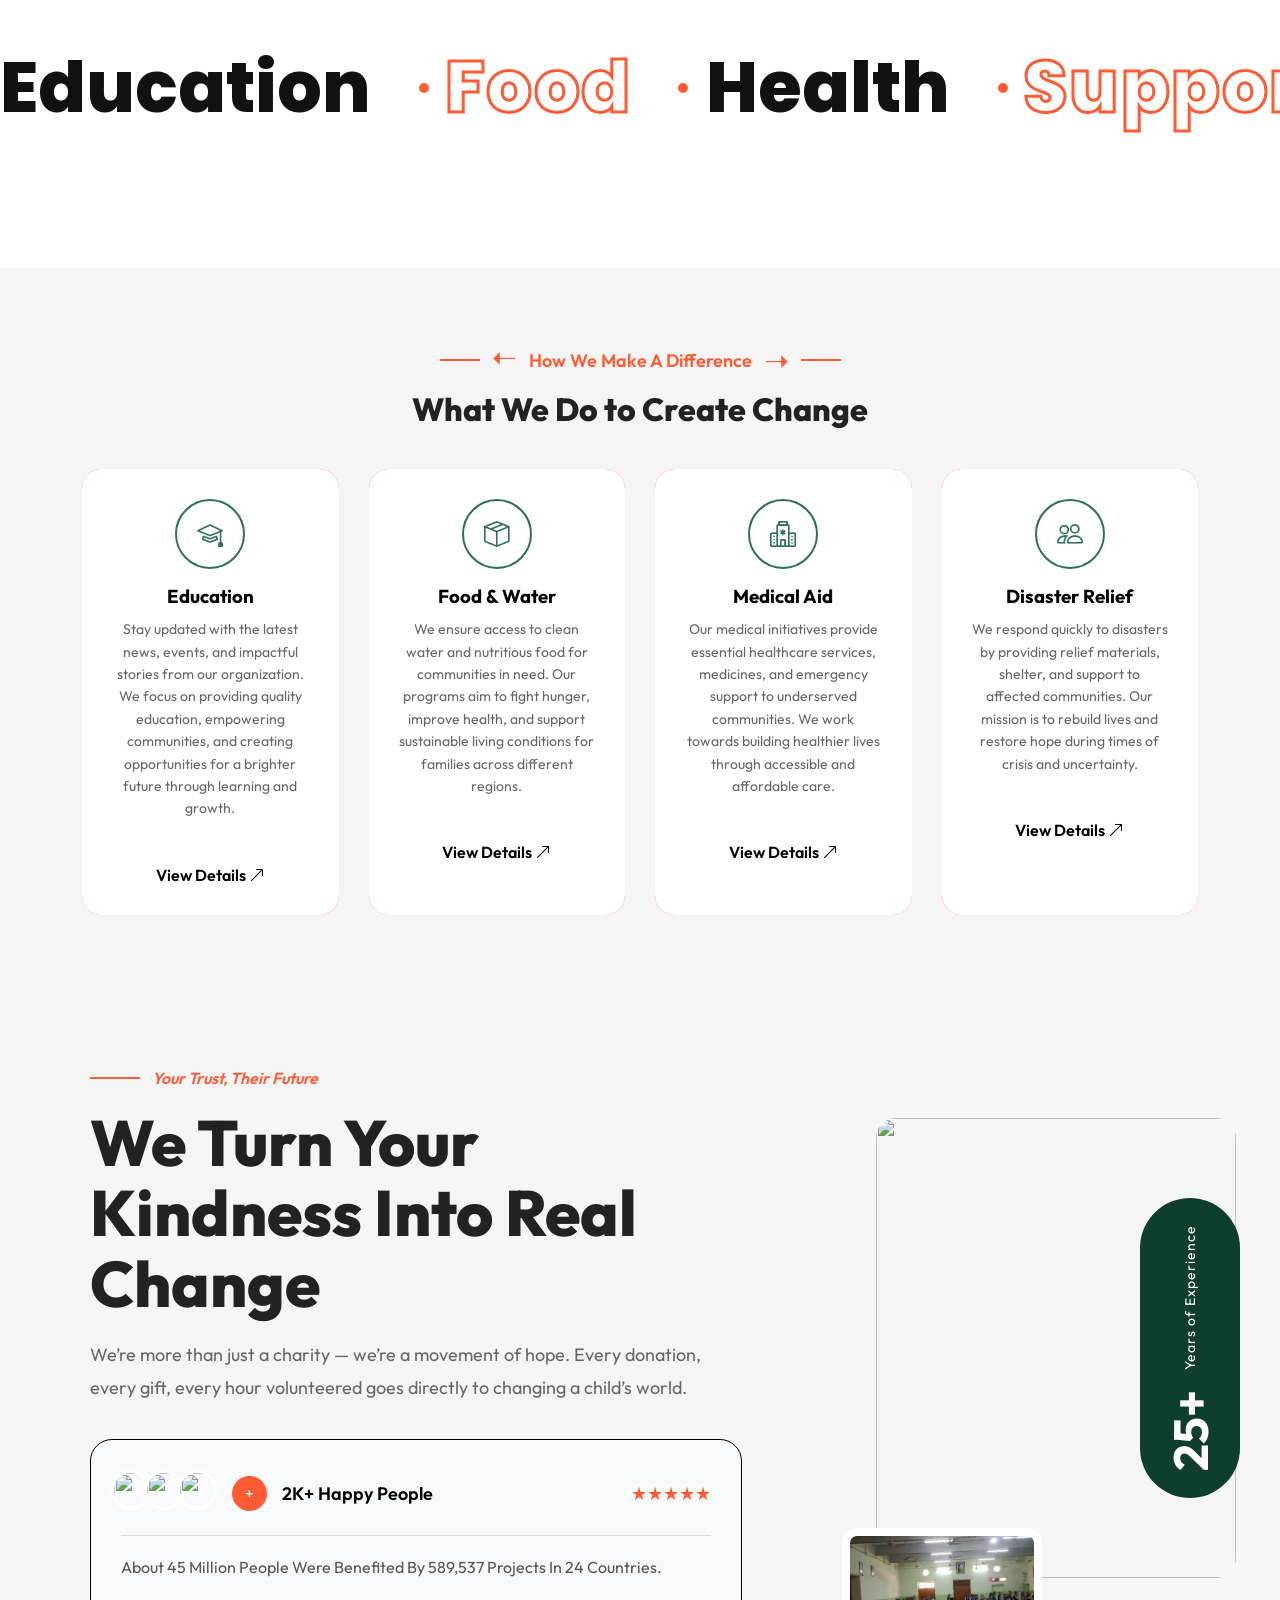
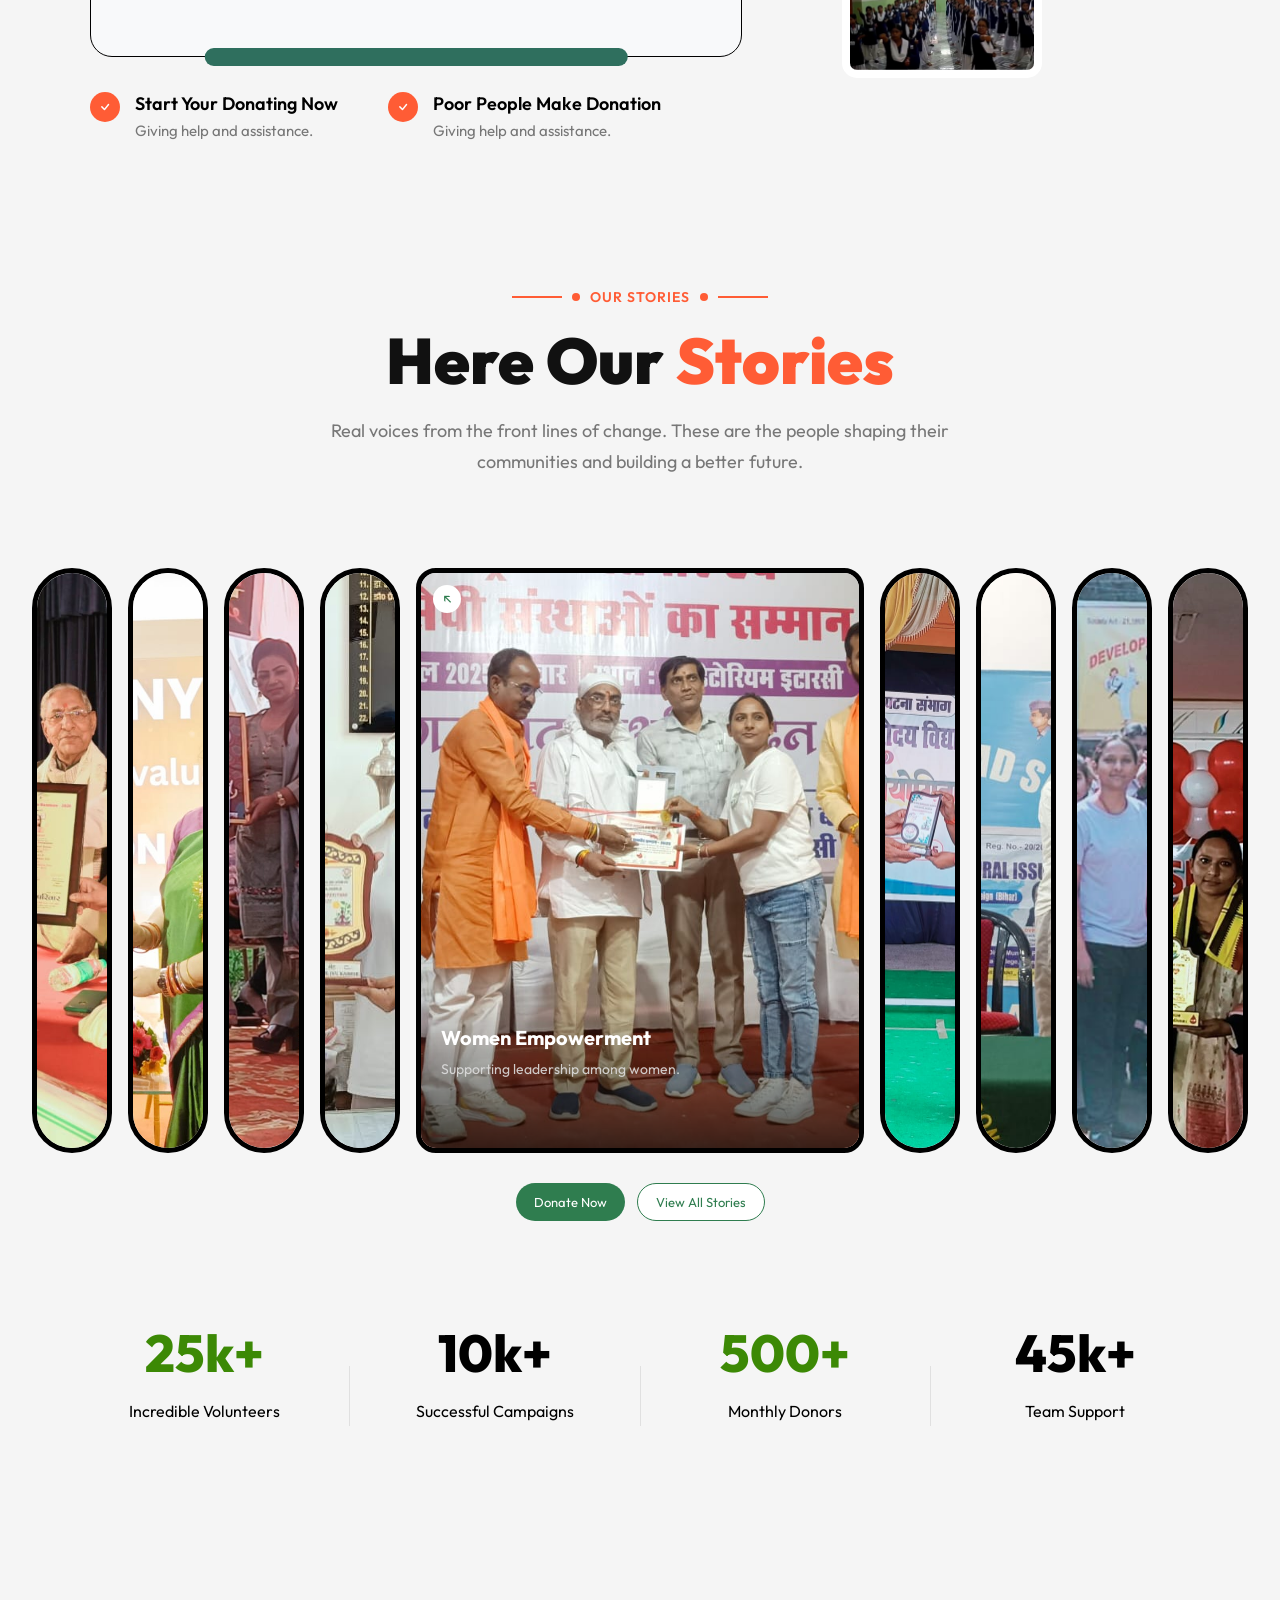
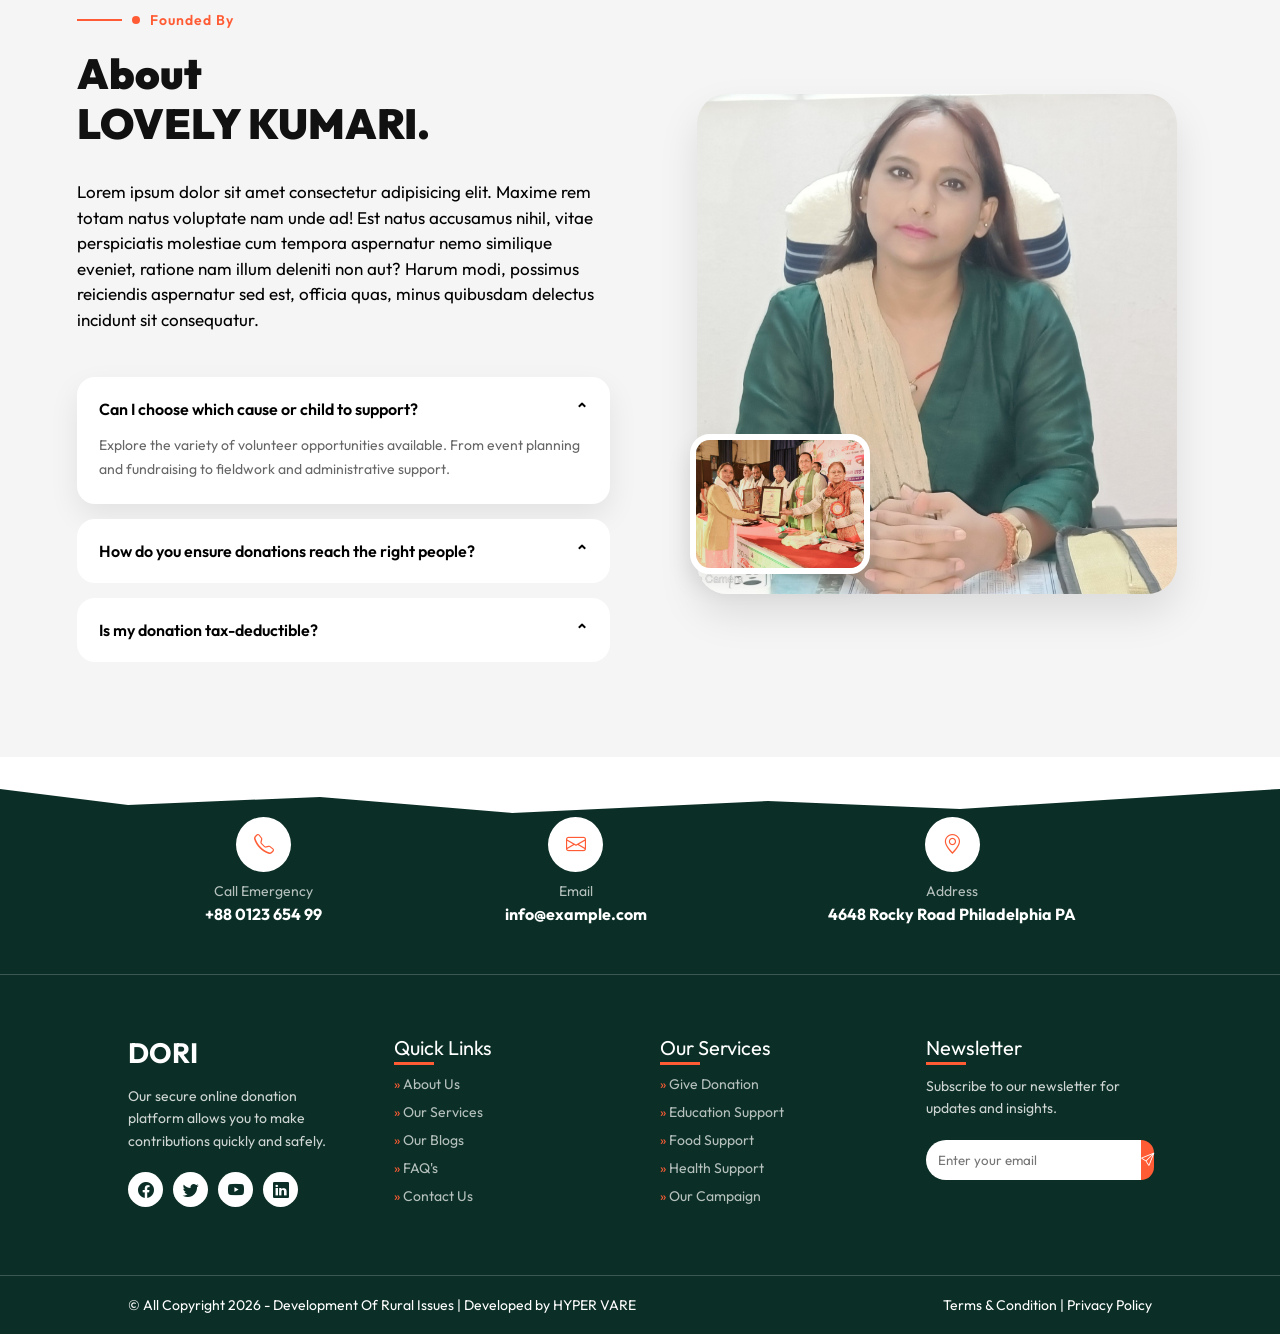
==== commit bf8a81ce: "Last Updated (13/04/2026 - 6:30 AM) by hypervare" ====
--- a/index.html
+++ b/index.html
@@ -1539,9 +1539,9 @@
         <button><i class="bi bi-send"></i></button>
       </div>
 
-      <div class="ft-check">
+      <!-- <div class="ft-check">
         <input type="checkbox"> I agree to Privacy Policy
-      </div>
+      </div> -->
     </div>
 
   </div>
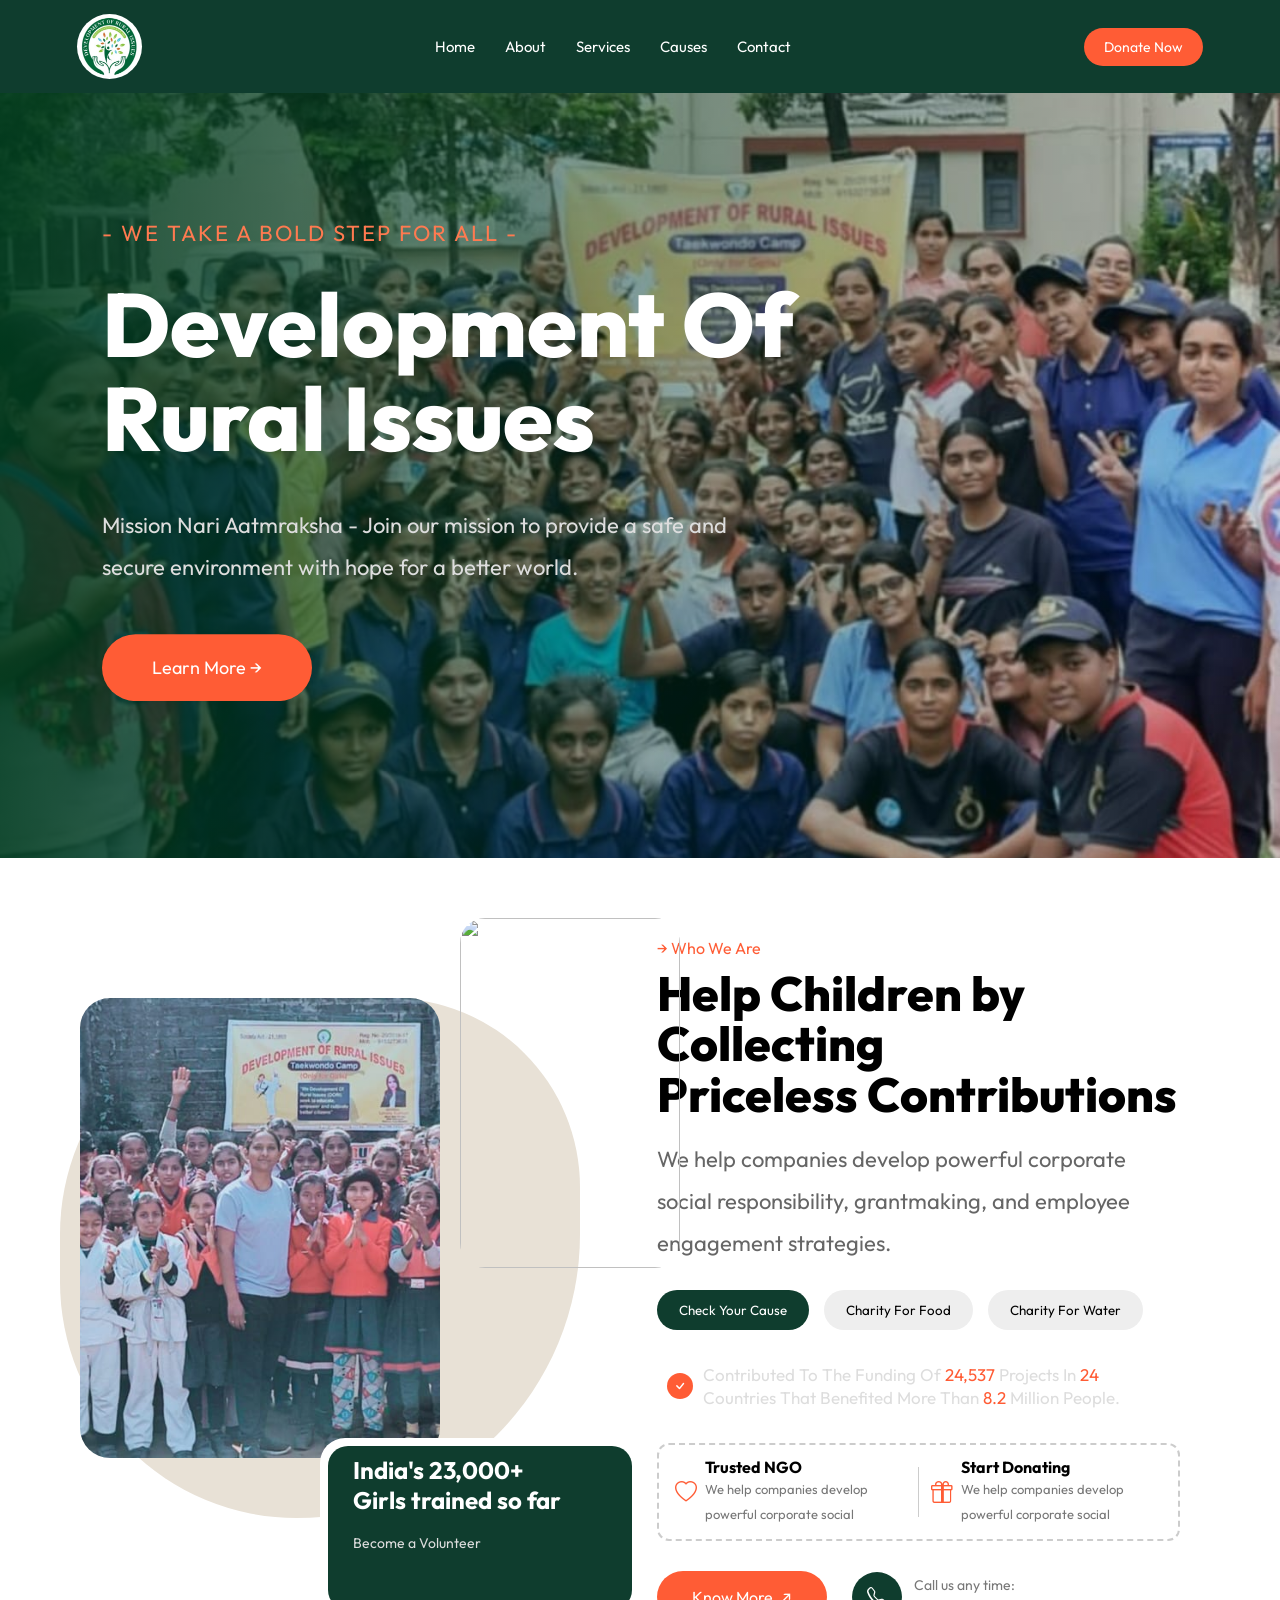
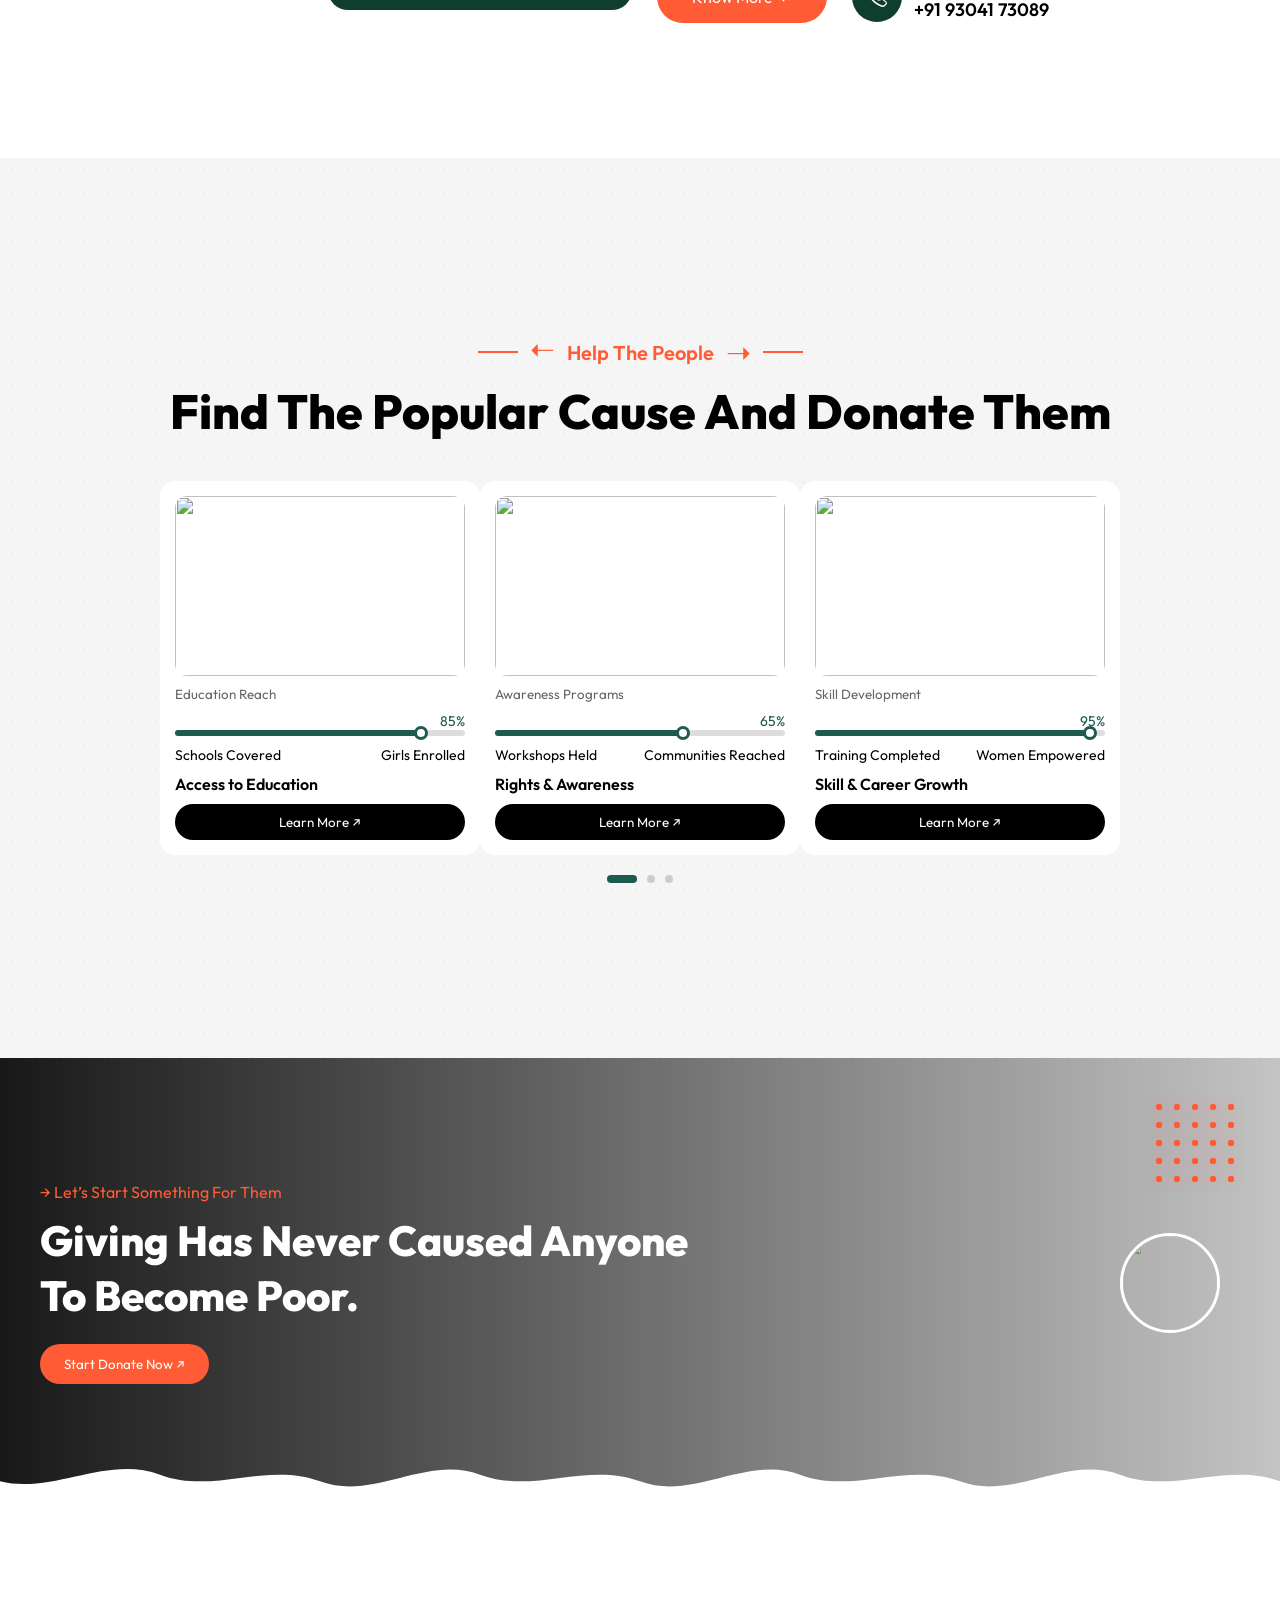
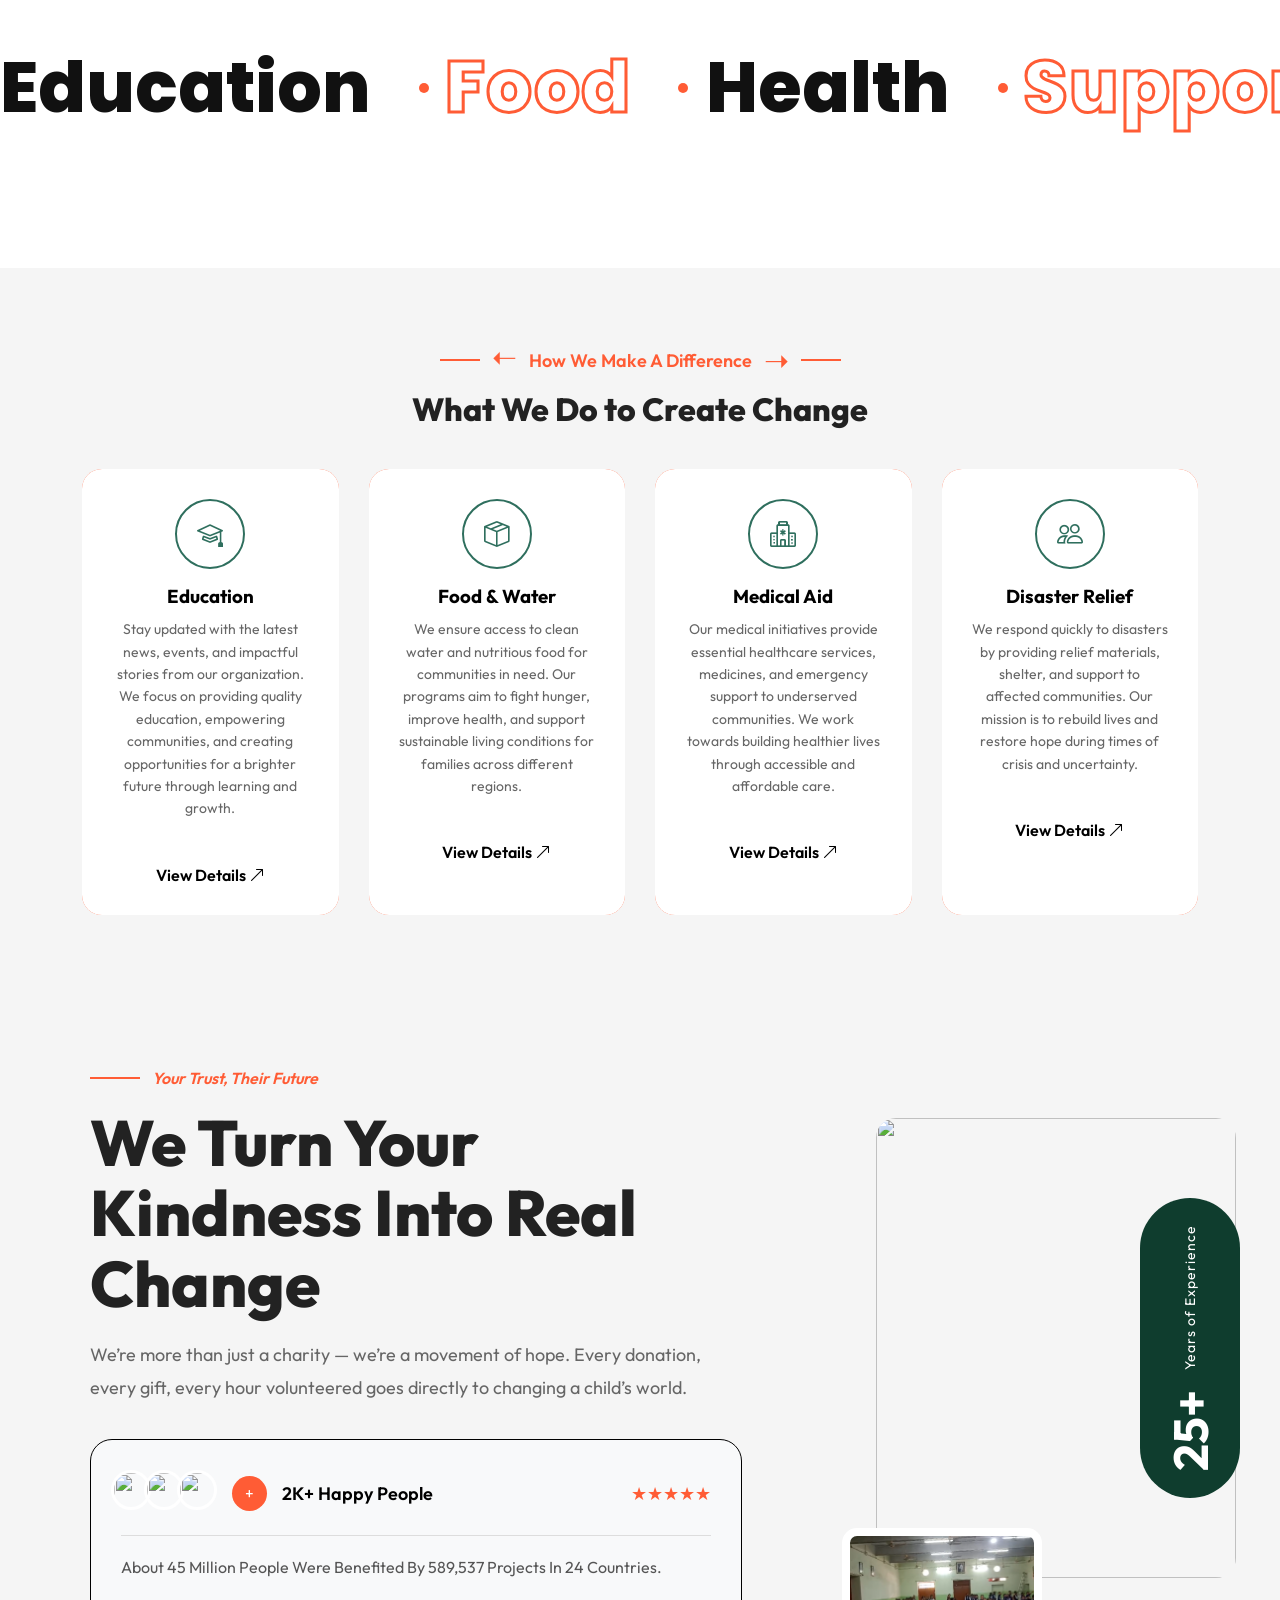
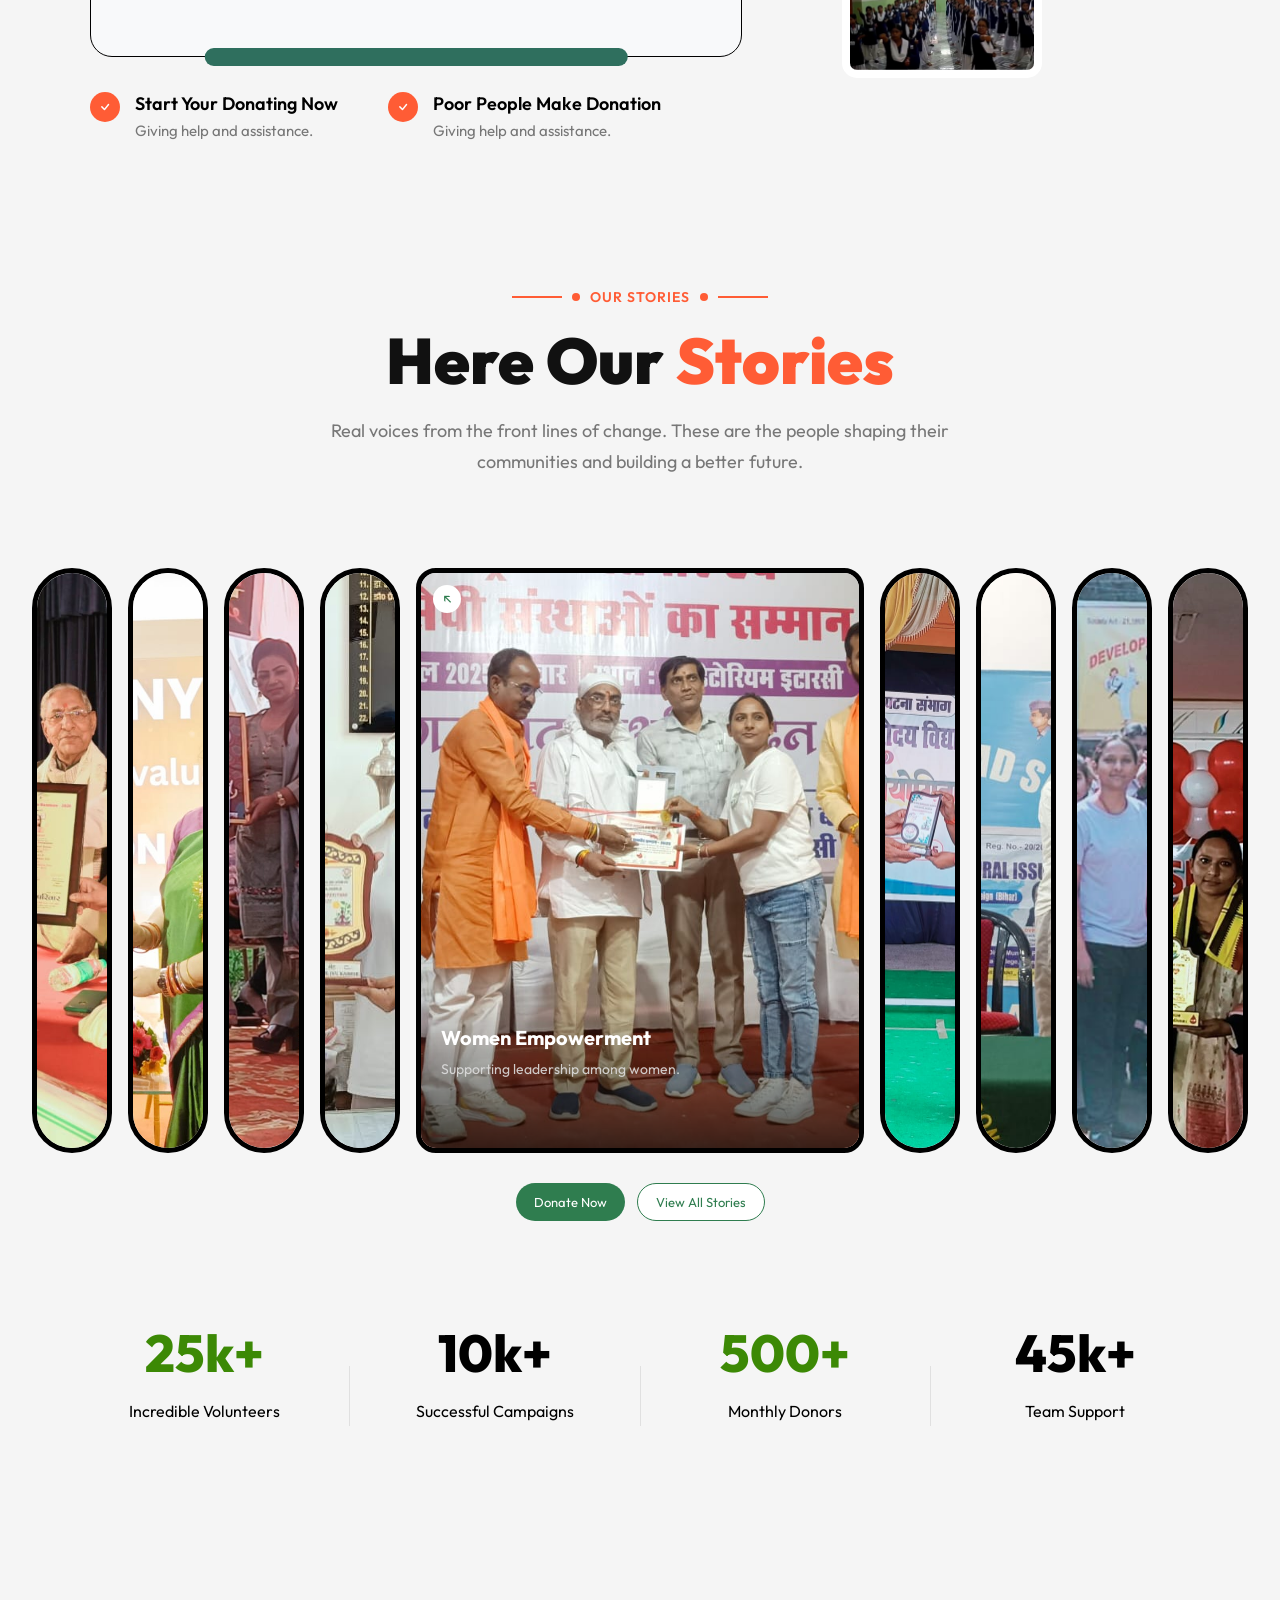
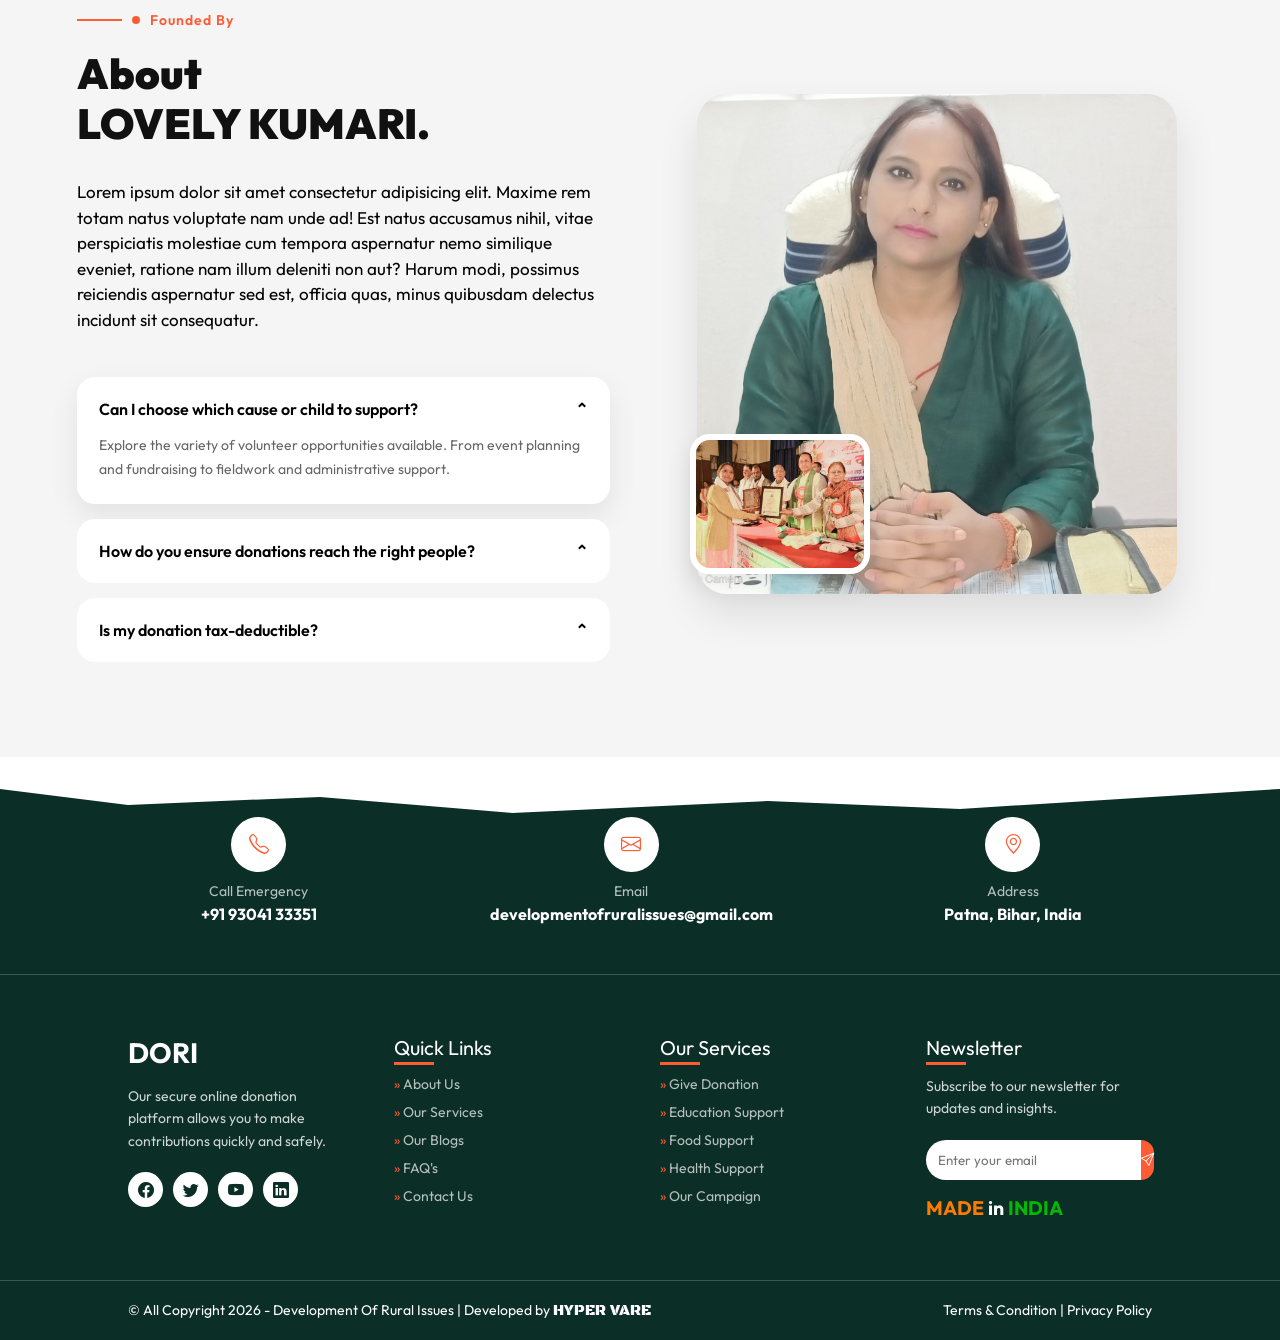
==== commit 92fcdb08: "Last Updated (13/04/2026 - 7:27 AM) by hypervare" ====
--- a/index.html
+++ b/index.html
@@ -7,6 +7,9 @@
 <link href="https://fonts.googleapis.com/css2?family=Poppins:wght@700;800&display=swap" rel="stylesheet">
 <link rel="shortcut icon" href="assets/image29.png" type="image/x-icon">
 <!-- Google Font -->
+<link rel="preconnect" href="https://fonts.googleapis.com">
+<link rel="preconnect" href="https://fonts.gstatic.com" crossorigin>
+<link href="https://fonts.googleapis.com/css2?family=Black+Ops+One&display=swap" rel="stylesheet">
 <link href="https://fonts.googleapis.com/css2?family=Outfit:wght@300;400;600;800&display=swap" rel="stylesheet">
 <link rel="stylesheet" href="index.css">
 
@@ -133,15 +136,14 @@
     <div class="content">
       <div class="top-part">
         <div class="tagline">- We Take A Bold Step For All -</div>
-        <h1>Development Of Rural Issues
-        </h1>
+        <h1>Development Of Rural Issues</h1>
       </div>
 
       <div class="bottom-part">
         <p>
           Mission Nari Aatmraksha - Join our mission to provide a safe and secure environment with hope for a better world.
         </p>
-        <a href="#about"><button class="btn"><span>Discover Now →</span></button></a>
+        <a href="#about"><button class="btn"><span>Learn More →</span></button></a>
       </div>
     </div>
   </div>
@@ -153,12 +155,12 @@
     <div class="content">
       <div class="top-part">
         <div class="tagline">- We Take A Bold Step For All -</div>
-        <h1>Your Kindness Can Light Up Lives</h1>
+        <h1>A woman with voice is strong!</h1>
       </div>
 
       <div class="bottom-part">
         <p>Support people in need and make a real difference today.</p>
-        <button class="btn"><span>Discover Now →</span></button>
+        <button class="btn"><span>Learn More →</span></button>
       </div>
     </div>
   </div>
@@ -170,12 +172,12 @@
     <div class="content">
       <div class="top-part">
         <div class="tagline">- We Take A Bold Step For All -</div>
-        <h1>Your Kindness Can Light Up Lives</h1>
+        <h1>Your kindness can light up lives!</h1>
       </div>
 
       <div class="bottom-part">
         <p>Small actions can create big change in the world.</p>
-        <button class="btn"><span>Discover Now →</span></button>
+        <button class="btn"><span>Learn More →</span></button>
       </div>
     </div>
   </div>
@@ -187,12 +189,12 @@
     <div class="content">
       <div class="top-part">
         <div class="tagline">- We Take A Bold Step For All -</div>
-        <h1>Your Kindness Can Light Up Lives</h1>
+        <h1>Make a difference with your support!</h1>
       </div>
 
       <div class="bottom-part">
         <p>Join hands to create a brighter and better tomorrow.</p>
-        <button class="btn"><span>Discover Now →</span></button>
+        <button class="btn"><span>Learn More →</span></button>
       </div>
     </div>
   </div>
@@ -323,7 +325,7 @@
     <div class="info-item">
       <i class="bi bi-heart"></i>
       <div>
-        <h3>Trusted Organization</h3>
+        <h3>Trusted NGO</h3>
         <p>We help companies develop powerful corporate social</p>
       </div>
     </div>
@@ -345,7 +347,7 @@
 
   <!-- MAIN BUTTON -->
   <button class="main-btn">
-    Discover Now <span>↗</span>
+    Know More<span>↗</span>
   </button>
 
   <!-- CALL BOX -->
@@ -356,7 +358,7 @@
 
     <div class="call-text"> 
       <p>Call us any time:</p>
-      <h3>+88 0123 654 99</h3>
+      <h3>+91 93041 73089</h3>
     </div>
   </div>
 
@@ -1463,7 +1465,7 @@
     <div class="ft-icon"><i class="bi bi-telephone"></i></div>
     <div class="ft-contact-text">
       <span>Call Emergency</span>
-      <b>+88 0123 654 99</b>
+      <b>+91 93041 33351</b>
     </div>
   </div>
 
@@ -1471,7 +1473,7 @@
     <div class="ft-icon"><i class="bi bi-envelope"></i></div>
     <div class="ft-contact-text">
       <span>Email</span>
-      <b>info@example.com</b>
+      <b>developmentofruralissues@gmail.com</b>
     </div>
   </div>
 
@@ -1479,7 +1481,7 @@
     <div class="ft-icon"><i class="bi bi-geo-alt"></i></div>
     <div class="ft-contact-text">
       <span>Address</span>
-      <b>4648 Rocky Road Philadelphia PA</b>
+      <b>Patna, Bihar, India</b>
     </div>
   </div>
 
@@ -1539,16 +1541,16 @@
         <button><i class="bi bi-send"></i></button>
       </div>
 
-      <!-- <div class="ft-check">
-        <input type="checkbox"> I agree to Privacy Policy
-      </div> -->
+      <div class="ft-check">
+        <h2><span style="color: rgb(255, 123, 0);">MADE</span> in <span style="color: rgb(4, 184, 4);">INDIA</span></h2>
+      </div>
     </div>
 
   </div>
 
   <!-- BOTTOM -->
   <div class="ft-bottom">
-    <div>© All Copyright 2026 - Development Of Rural Issues | Developed by <a href="https://hypervare.com" style="color: white; text-decoration: none;">HYPER VARE</a></div>
+    <div>© All Copyright 2026 - Development Of Rural Issues | Developed by <a href="https://hypervare.com" style="color: white; text-decoration: none; font-family: Black Ops One; font-size: 14.5px;">HYPER VARE</a></div>
     <div>Terms & Condition | Privacy Policy</div>
   </div>
 
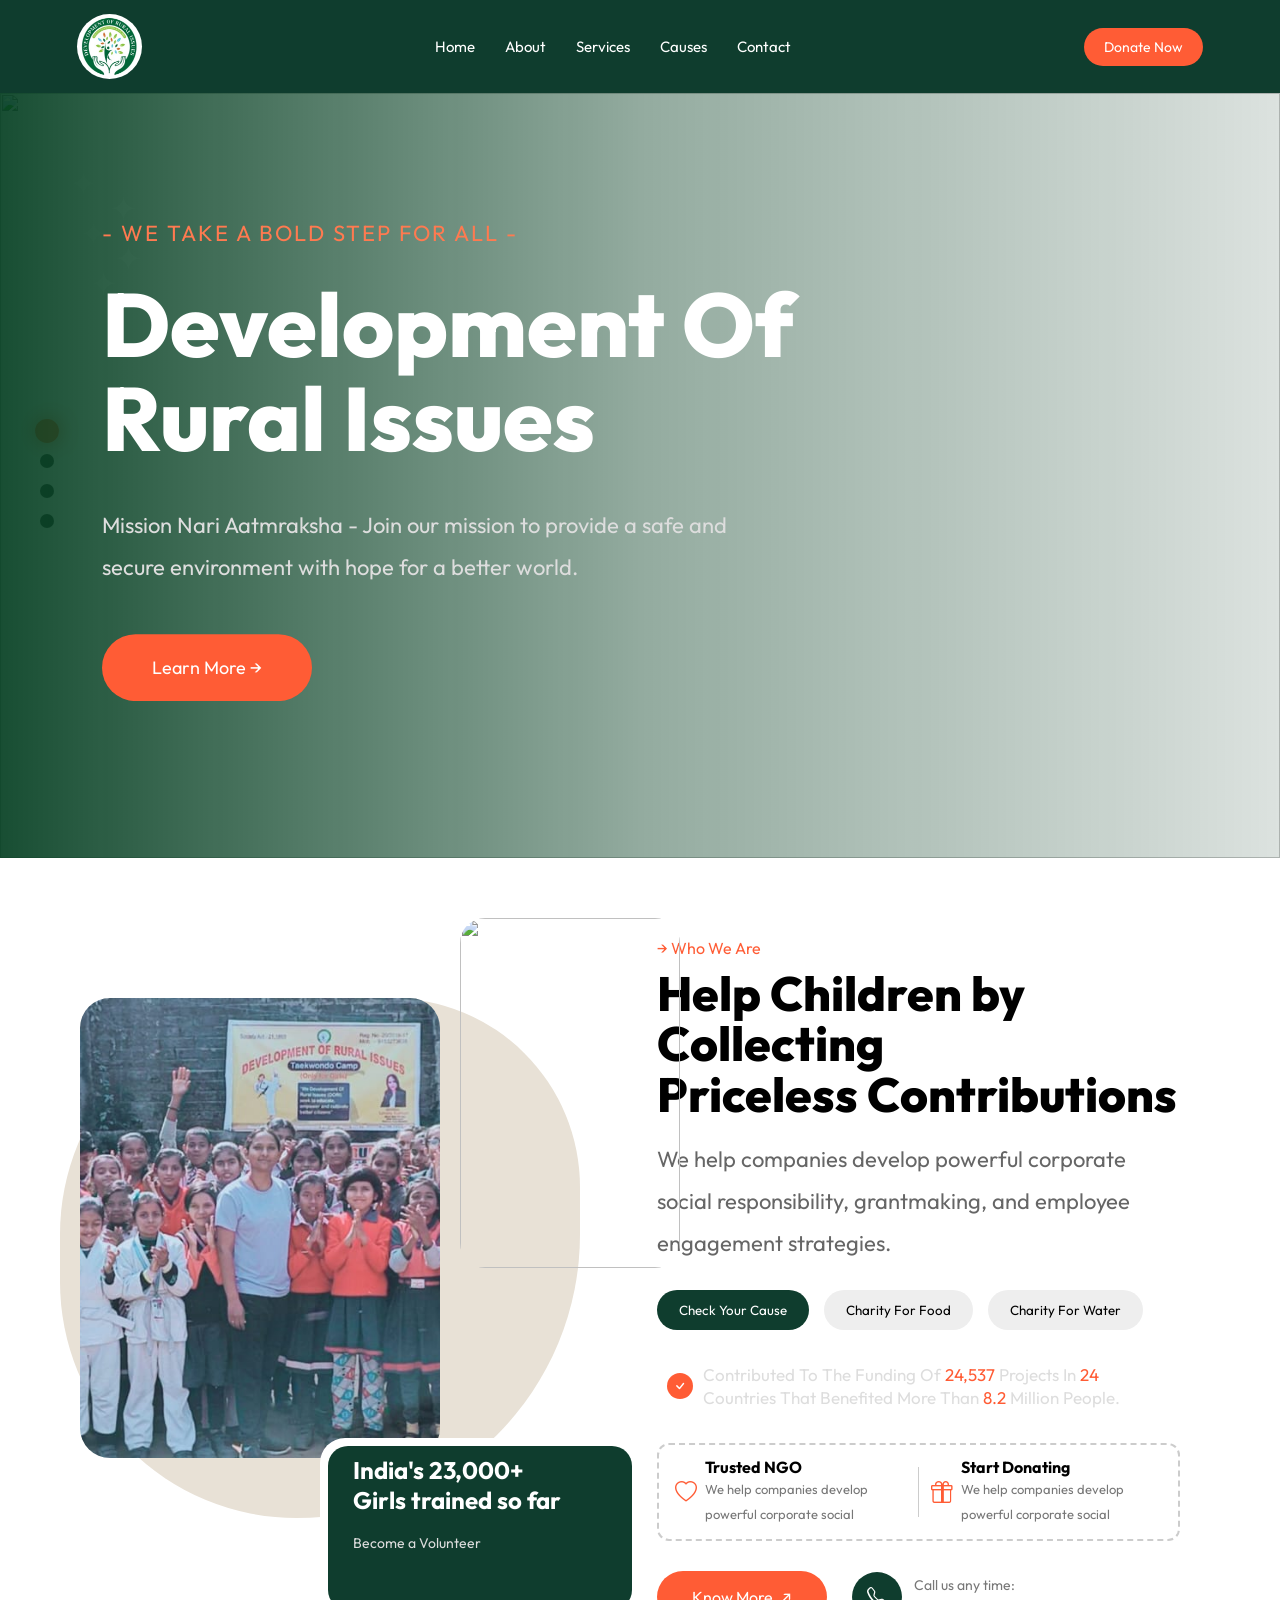
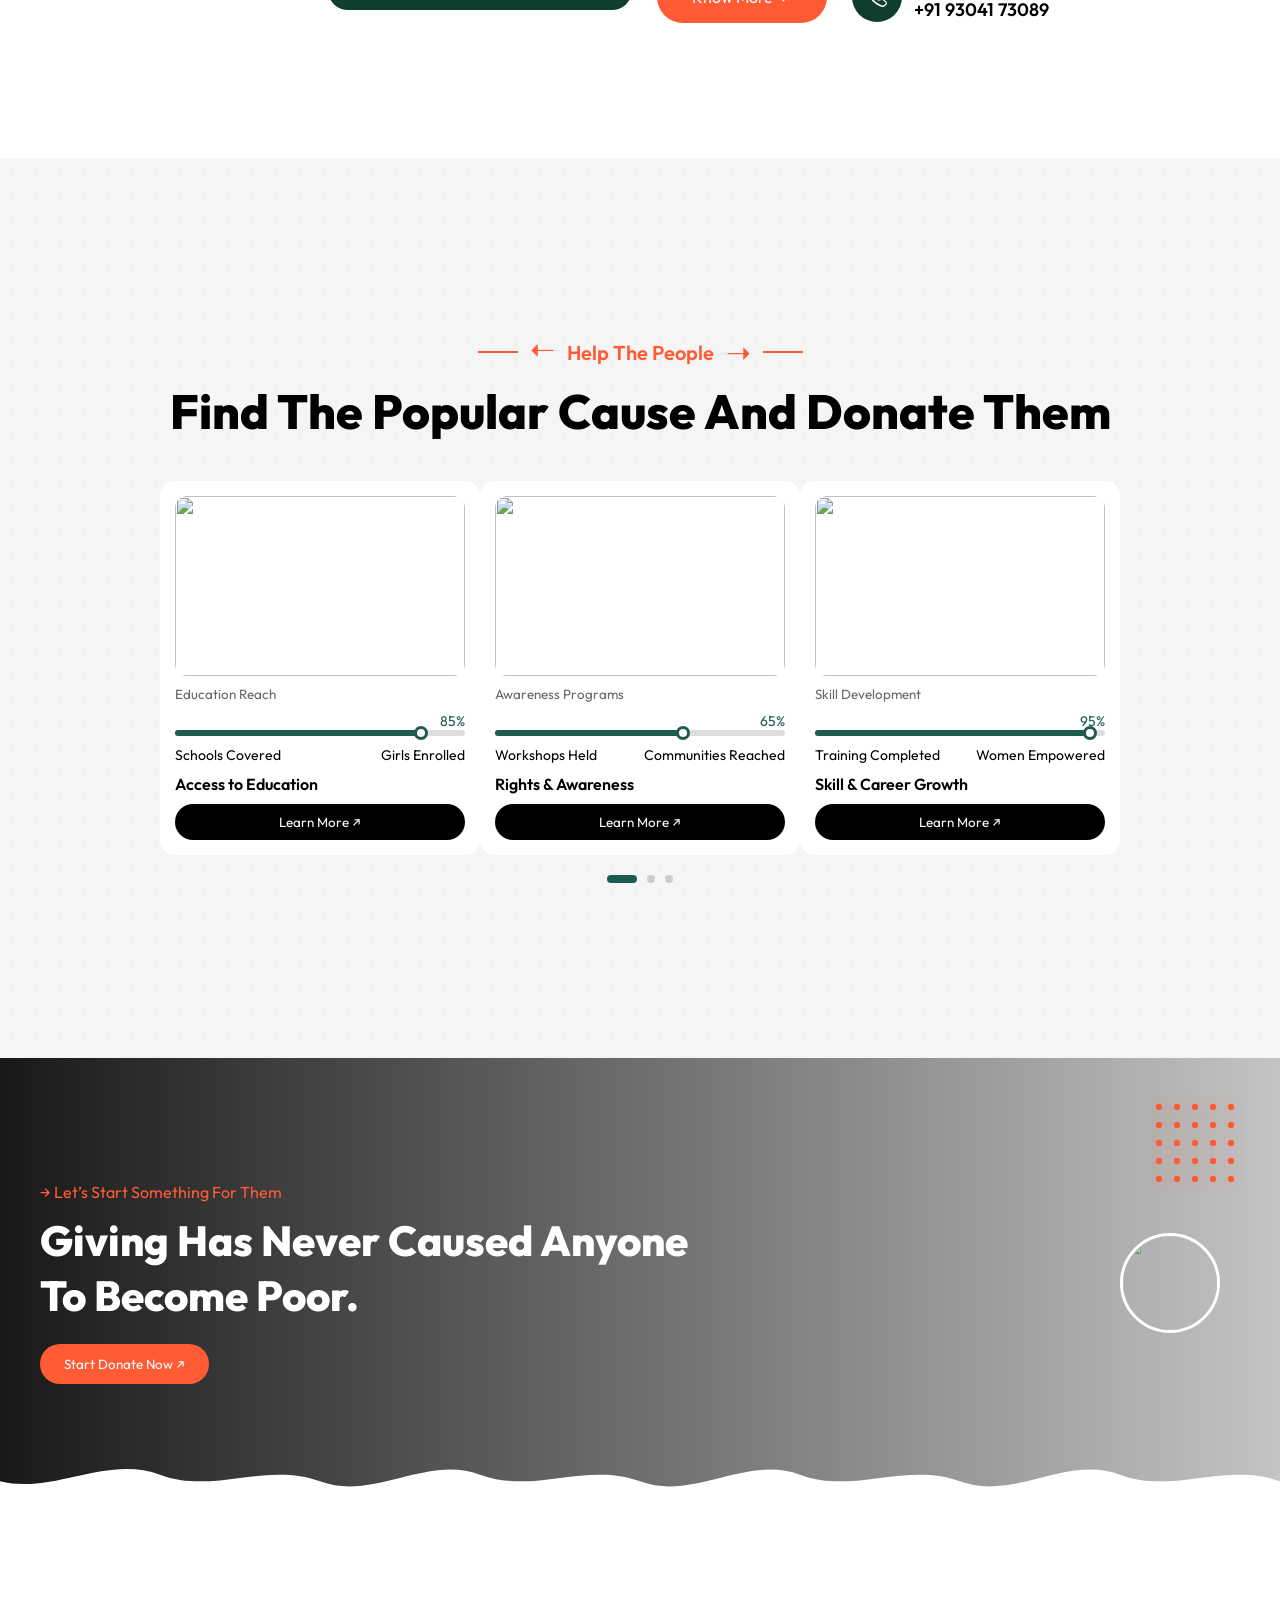
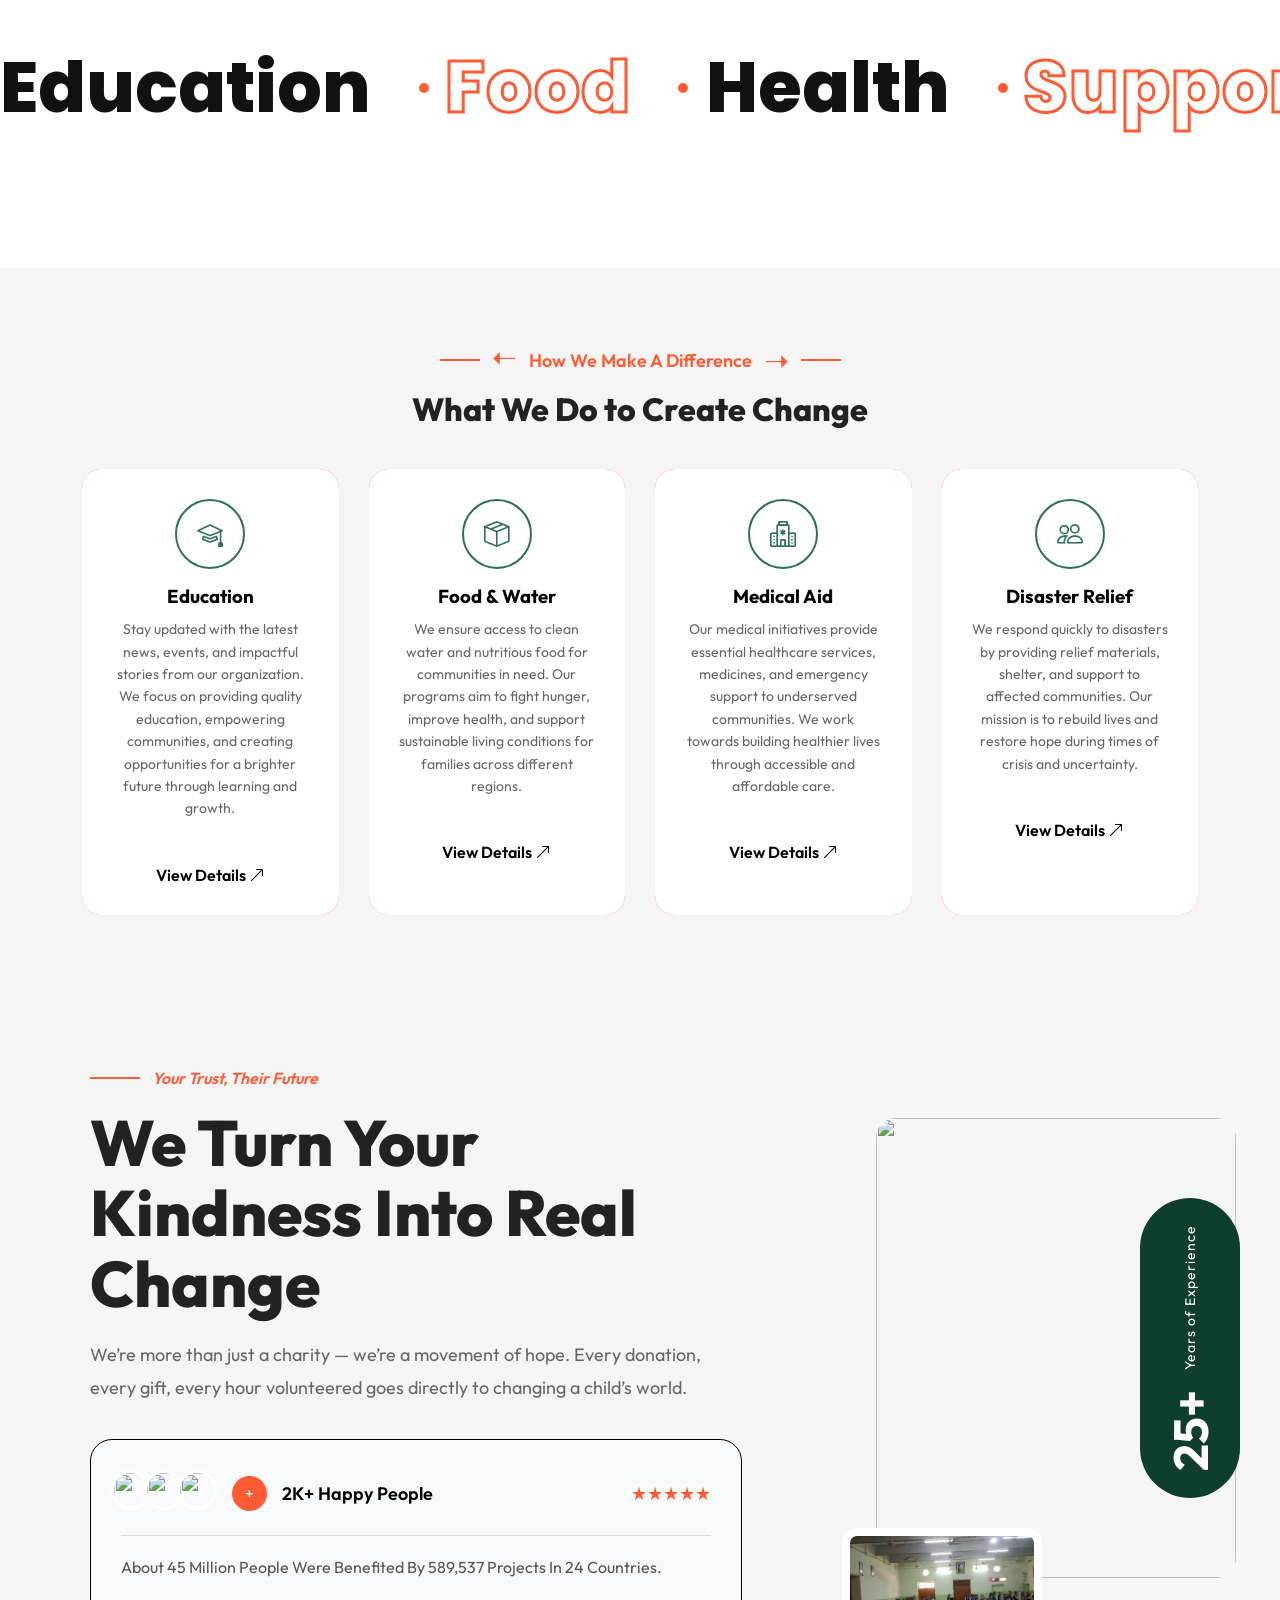
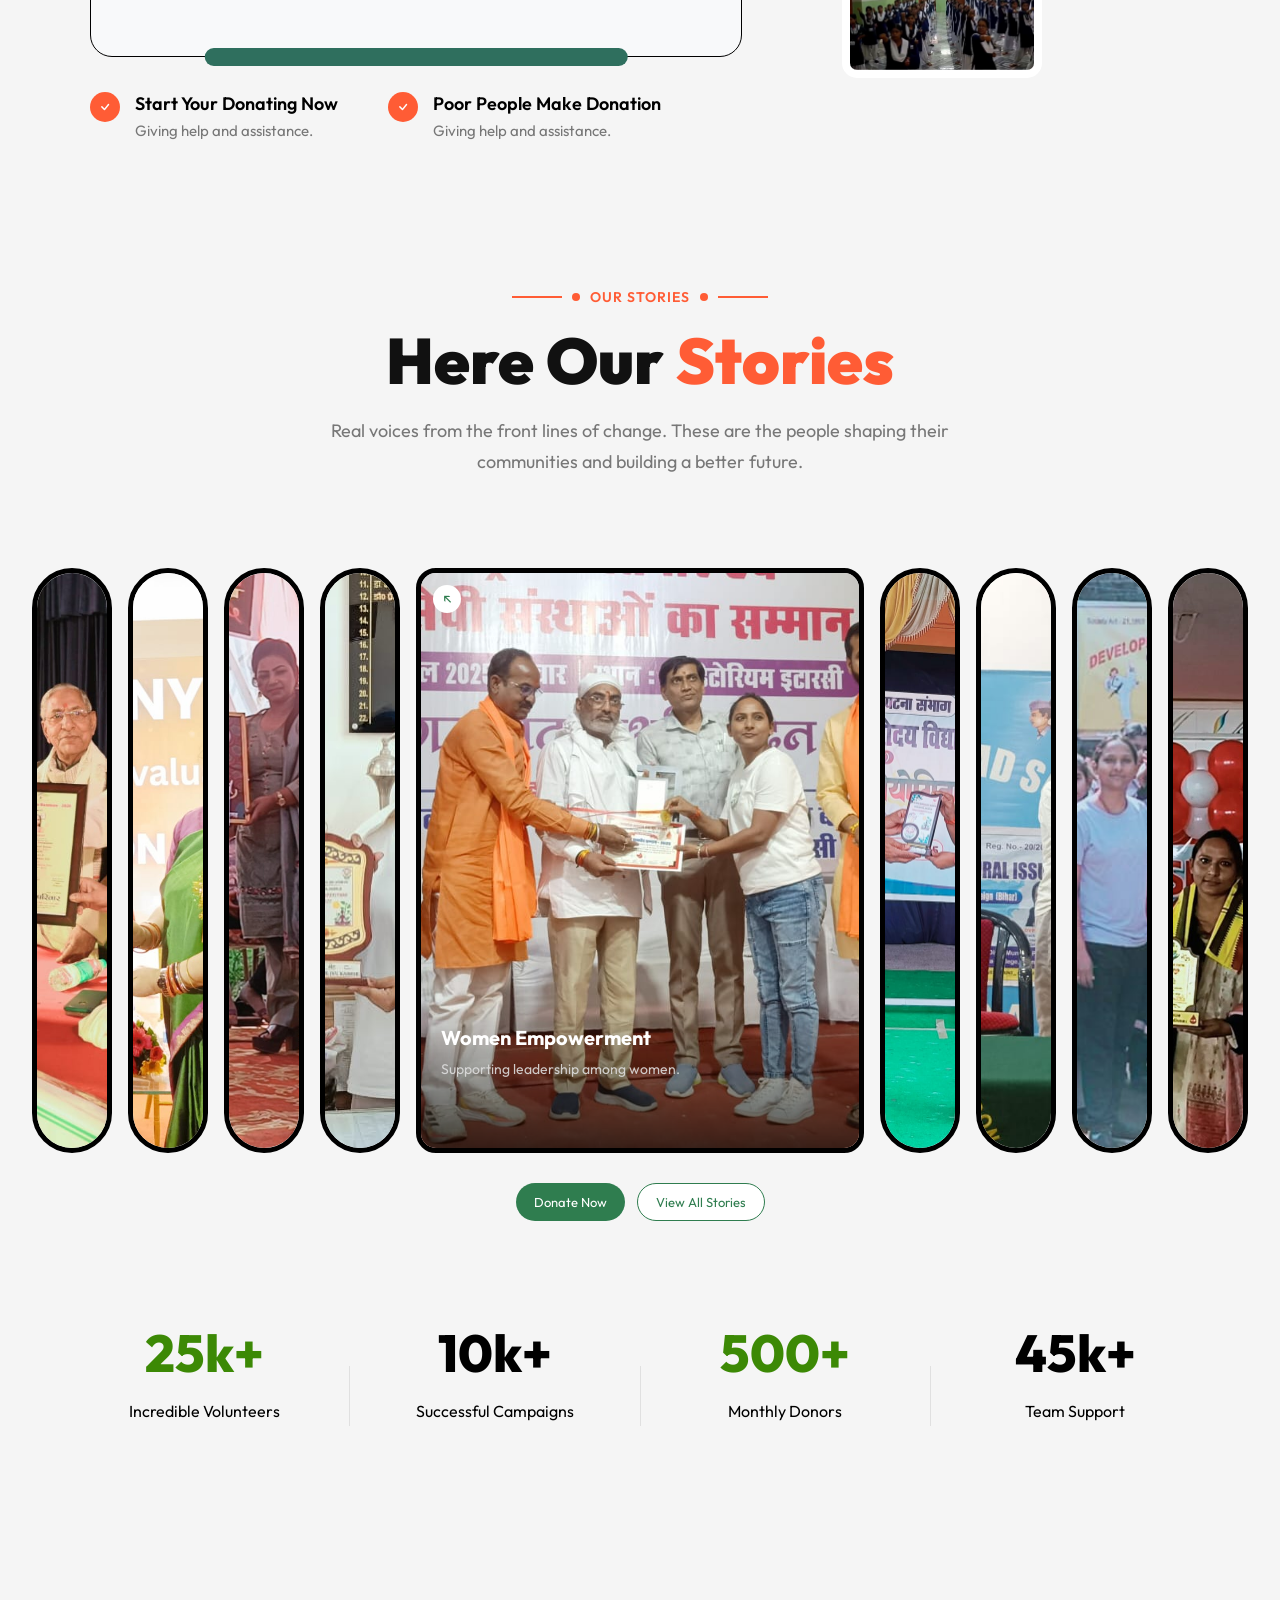
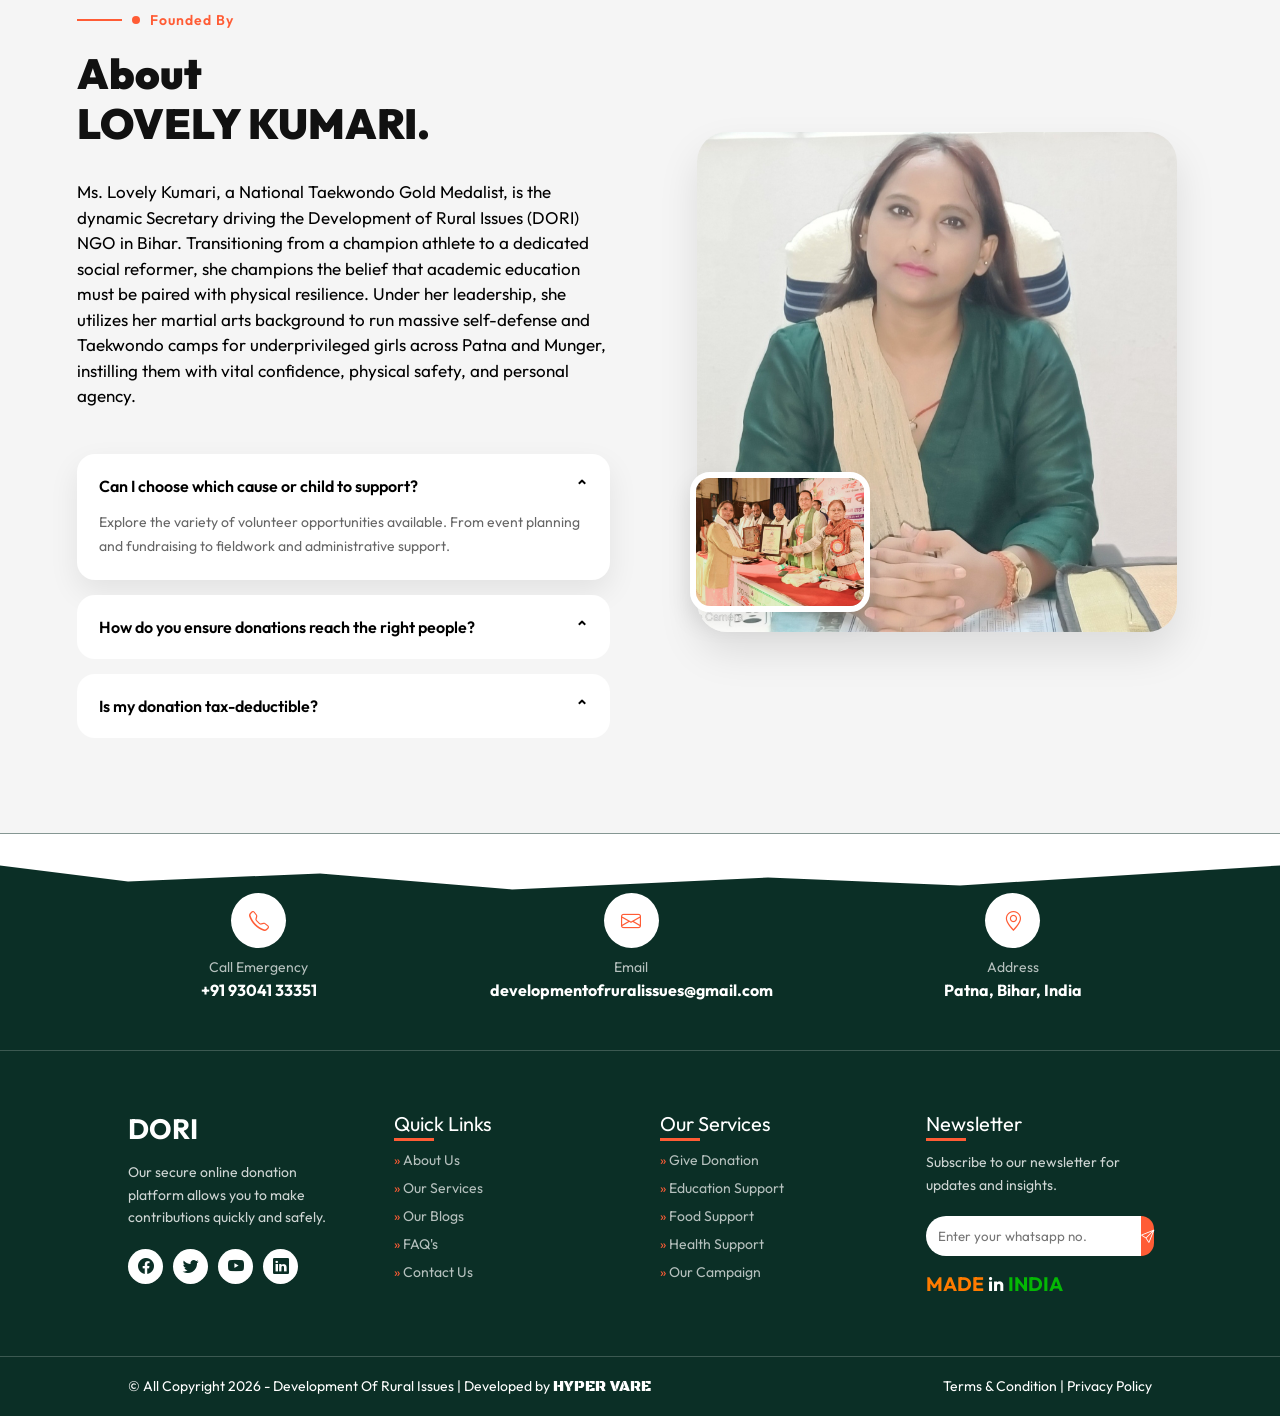
==== commit 1a79d170: "Last Update(01/06/2026 - 1:06 AM) by hypervare" ====
--- a/index.html
+++ b/index.html
@@ -130,7 +130,7 @@
 
   <!-- SLIDES -->
   <div class="slide active">
-    <img src="assets/img1.jpeg">
+    <img src="assets/IMG20260206112556.jpeg">
     <div class="overlay"></div>
 
     <div class="content">
@@ -149,6 +149,23 @@
   </div>
 
   <div class="slide">
+    <img src="assets/img18.jpeg">
+    <div class="overlay"></div>
+
+    <div class="content">
+      <div class="top-part">
+        <div class="tagline">- We Take A Bold Step For All -</div>
+        <h1>Make a difference with your support!</h1>
+      </div>
+
+      <div class="bottom-part">
+        <p>Join hands to create a brighter and better tomorrow.</p>
+        <button class="btn"><span>Learn More →</span></button>
+      </div>
+    </div>
+  </div>
+
+  <div class="slide">
     <img src="assets/img9.jpeg">
     <div class="overlay"></div>
 
@@ -181,23 +198,7 @@
       </div>
     </div>
   </div>
-
-  <div class="slide">
-    <img src="assets/img18.jpeg">
-    <div class="overlay"></div>
-
-    <div class="content">
-      <div class="top-part">
-        <div class="tagline">- We Take A Bold Step For All -</div>
-        <h1>Make a difference with your support!</h1>
-      </div>
-
-      <div class="bottom-part">
-        <p>Join hands to create a brighter and better tomorrow.</p>
-        <button class="btn"><span>Learn More →</span></button>
-      </div>
-    </div>
-  </div>
+  
 
   <!-- dots -->
   <div class="dots">
@@ -1360,7 +1361,7 @@
       About <br> LOVELY KUMARI.
     </h2>
     <p style="font-size: 17px; line-height: 1.5; color: black;">
-      Lorem ipsum dolor sit amet consectetur adipisicing elit. Maxime rem totam natus voluptate nam unde ad! Est natus accusamus nihil, vitae perspiciatis molestiae cum tempora aspernatur nemo similique eveniet, ratione nam illum deleniti non aut? Harum modi, possimus reiciendis aspernatur sed est, officia quas, minus quibusdam delectus incidunt sit consequatur.
+      Ms. Lovely Kumari, a National Taekwondo Gold Medalist, is the dynamic Secretary driving the Development of Rural Issues (DORI) NGO in Bihar. Transitioning from a champion athlete to a dedicated social reformer, she champions the belief that academic education must be paired with physical resilience. Under her leadership, she utilizes her martial arts background to run massive self-defense and Taekwondo camps for underprivileged girls across Patna and Munger, instilling them with vital confidence, physical safety, and personal agency.
 
     </p>
 
@@ -1537,7 +1538,7 @@
       </p>
 
       <div class="ft-input">
-        <input type="text" placeholder="Enter your email">
+        <input type="text" placeholder="Enter your whatsapp no.">
         <button><i class="bi bi-send"></i></button>
       </div>
 
